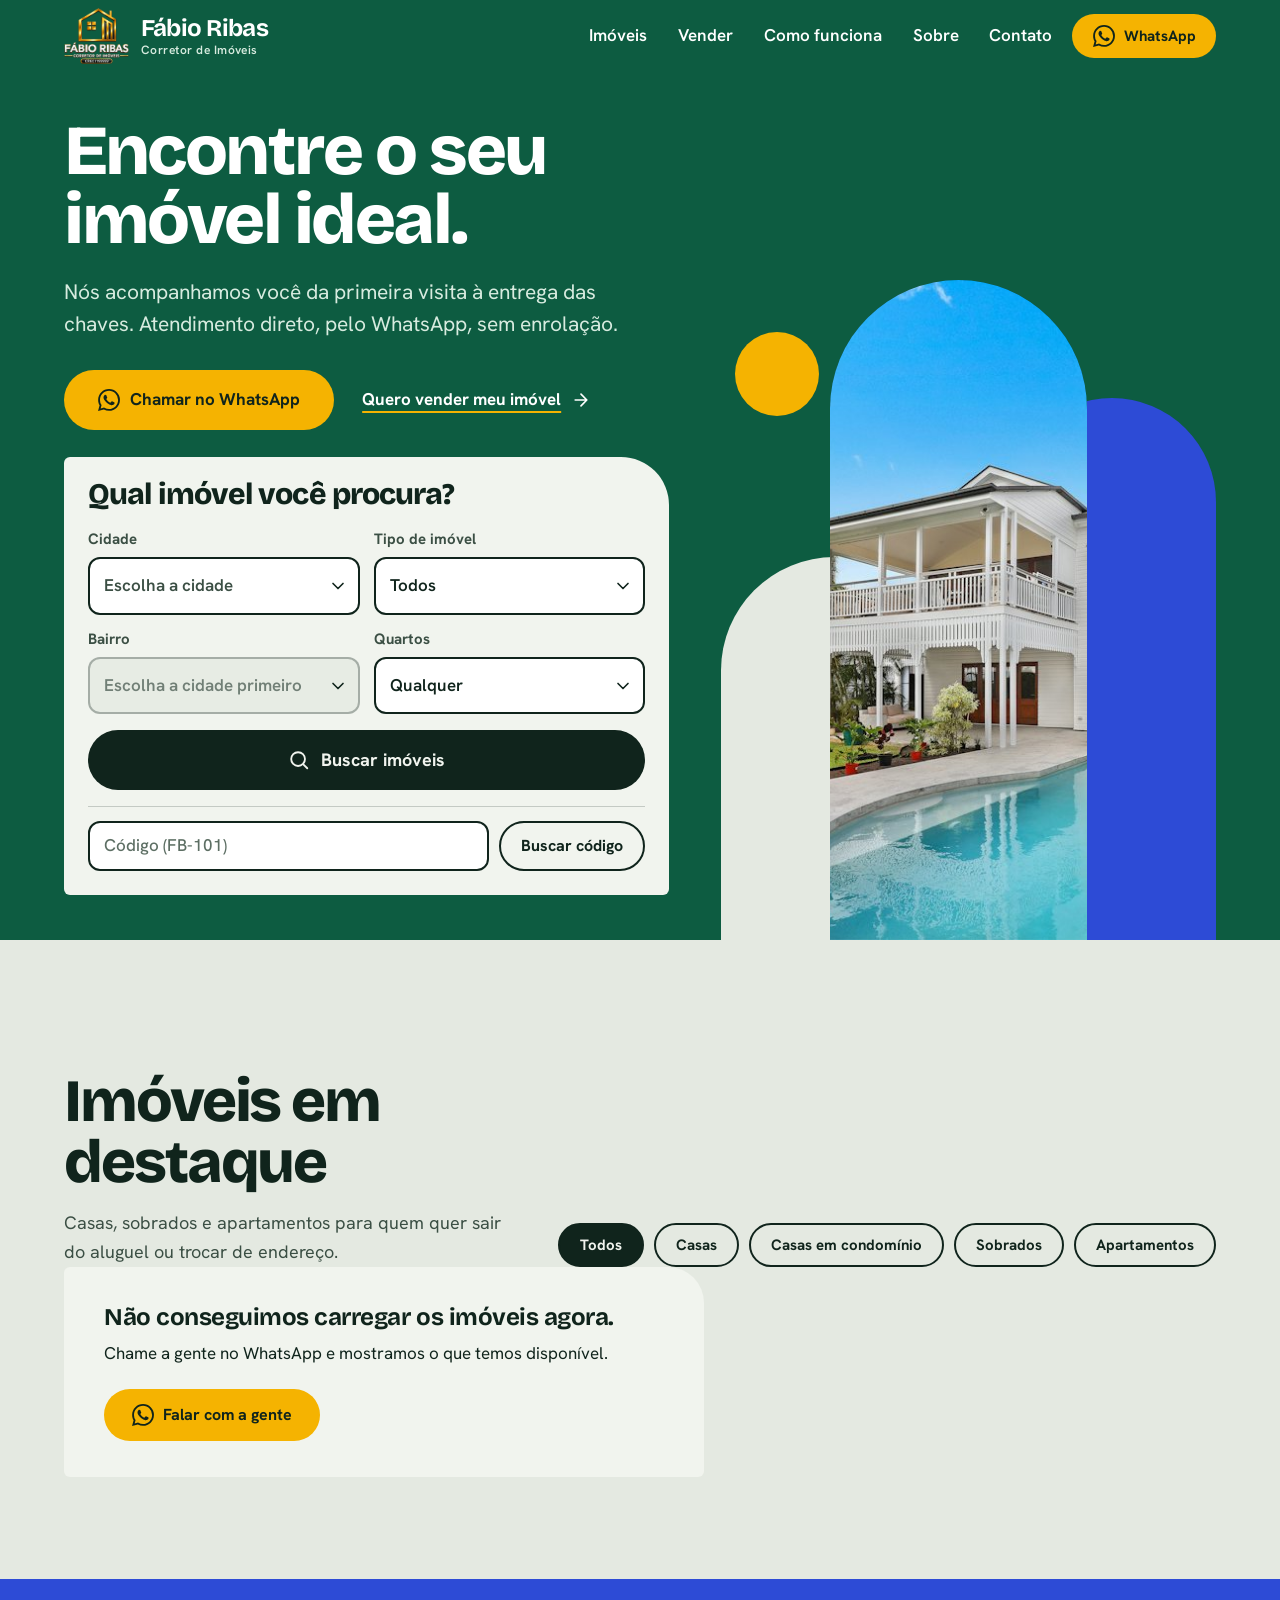
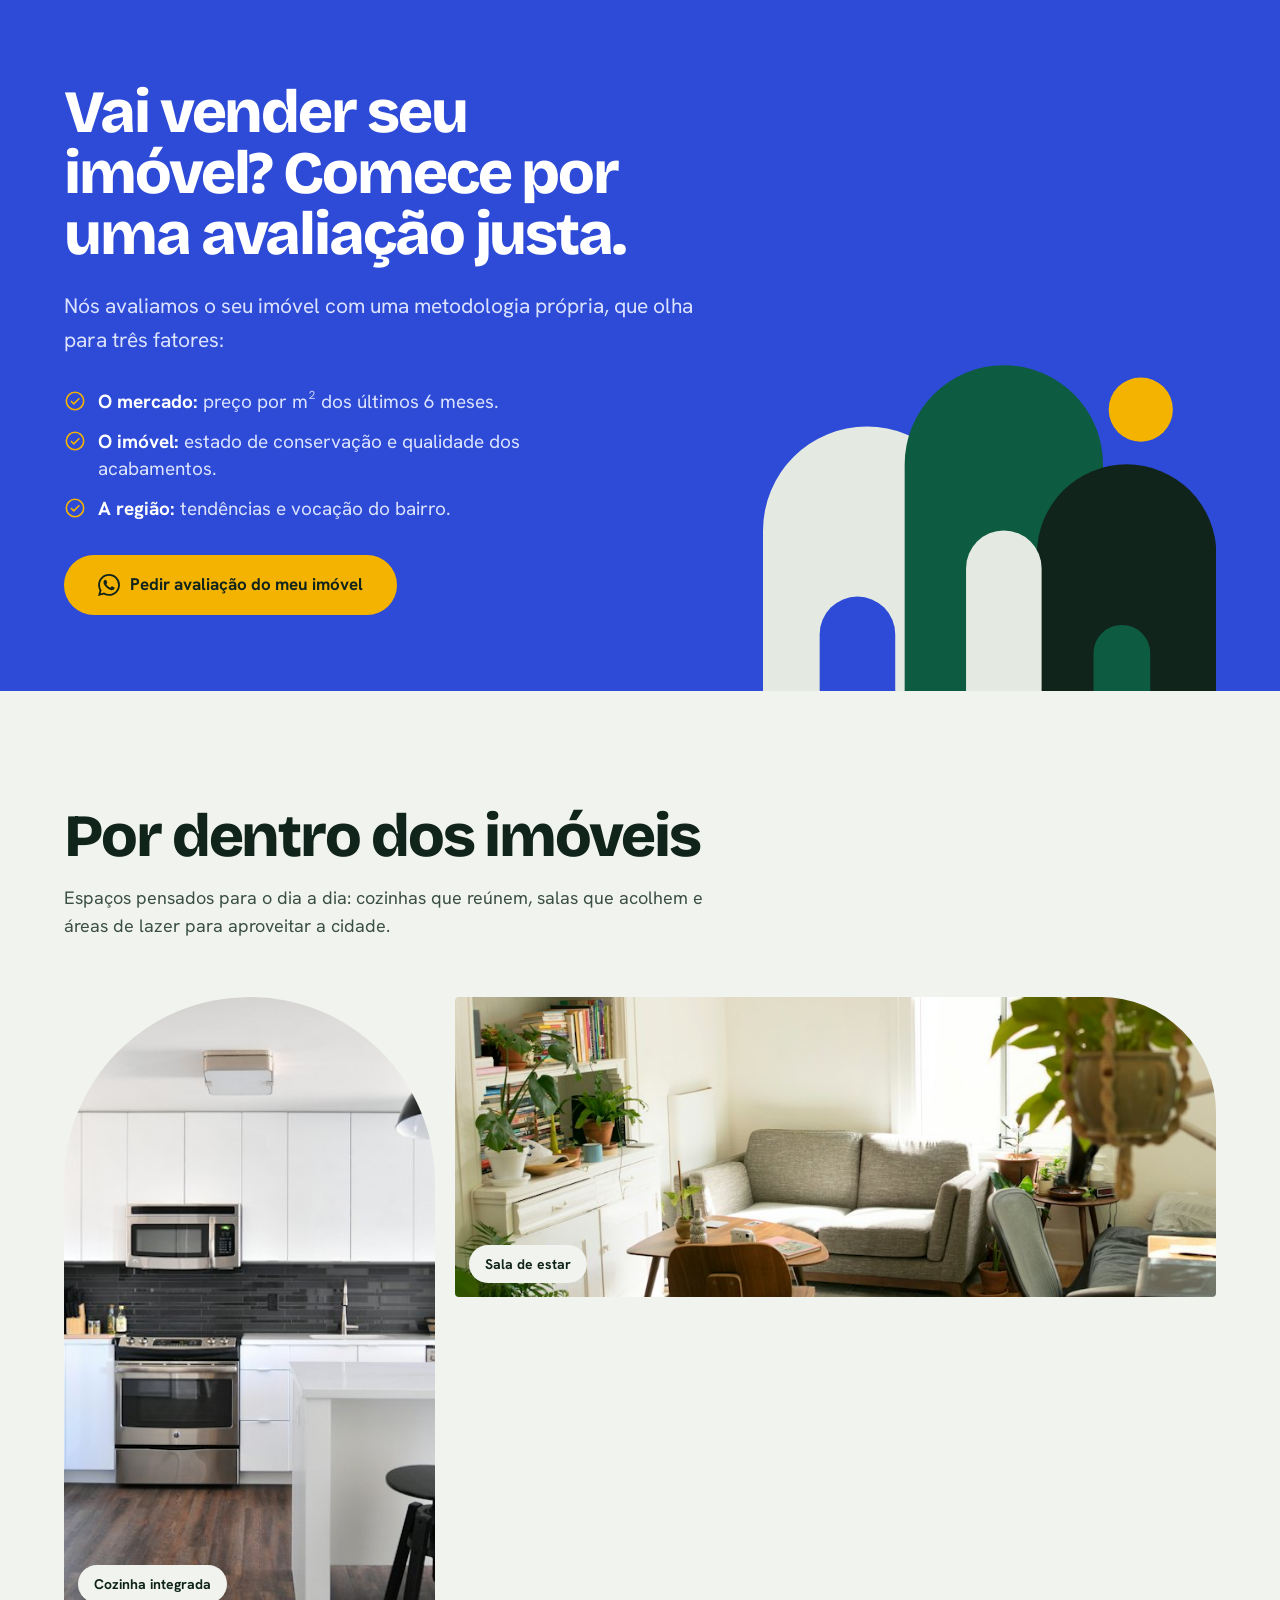
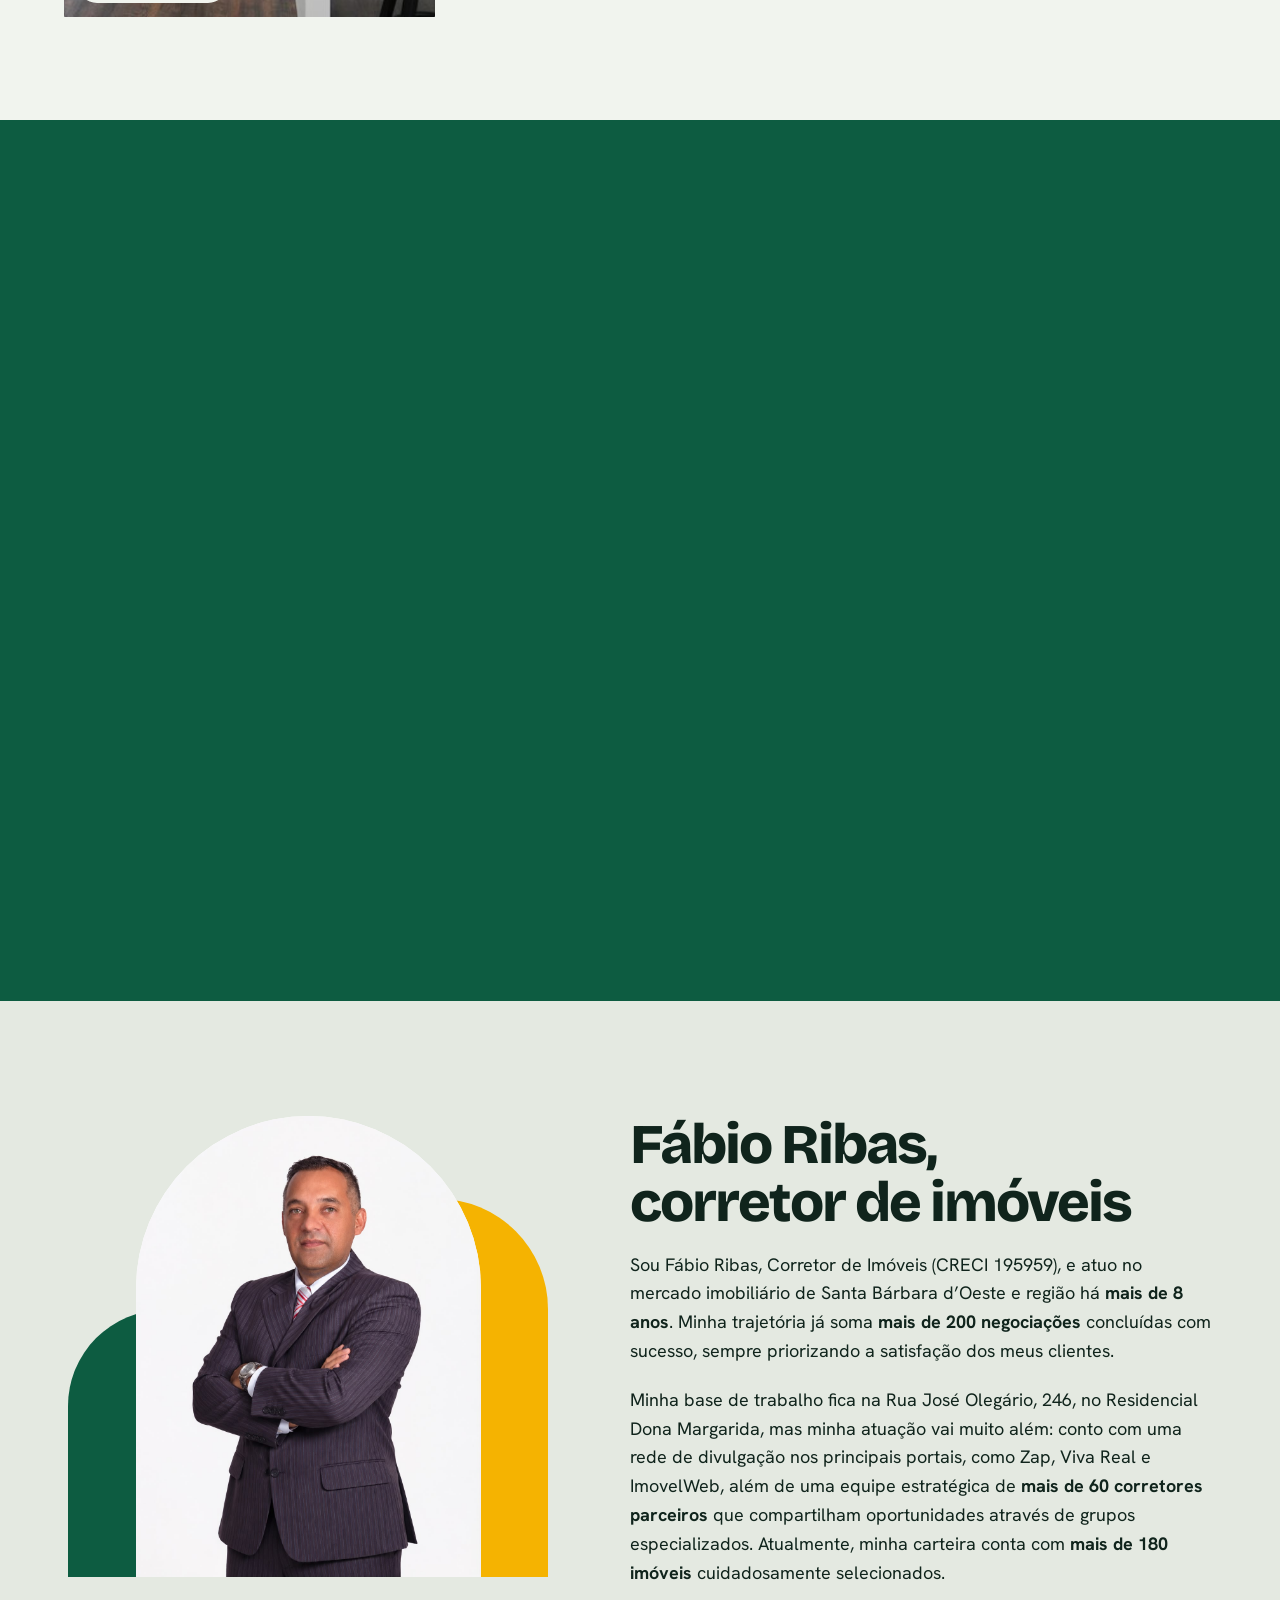
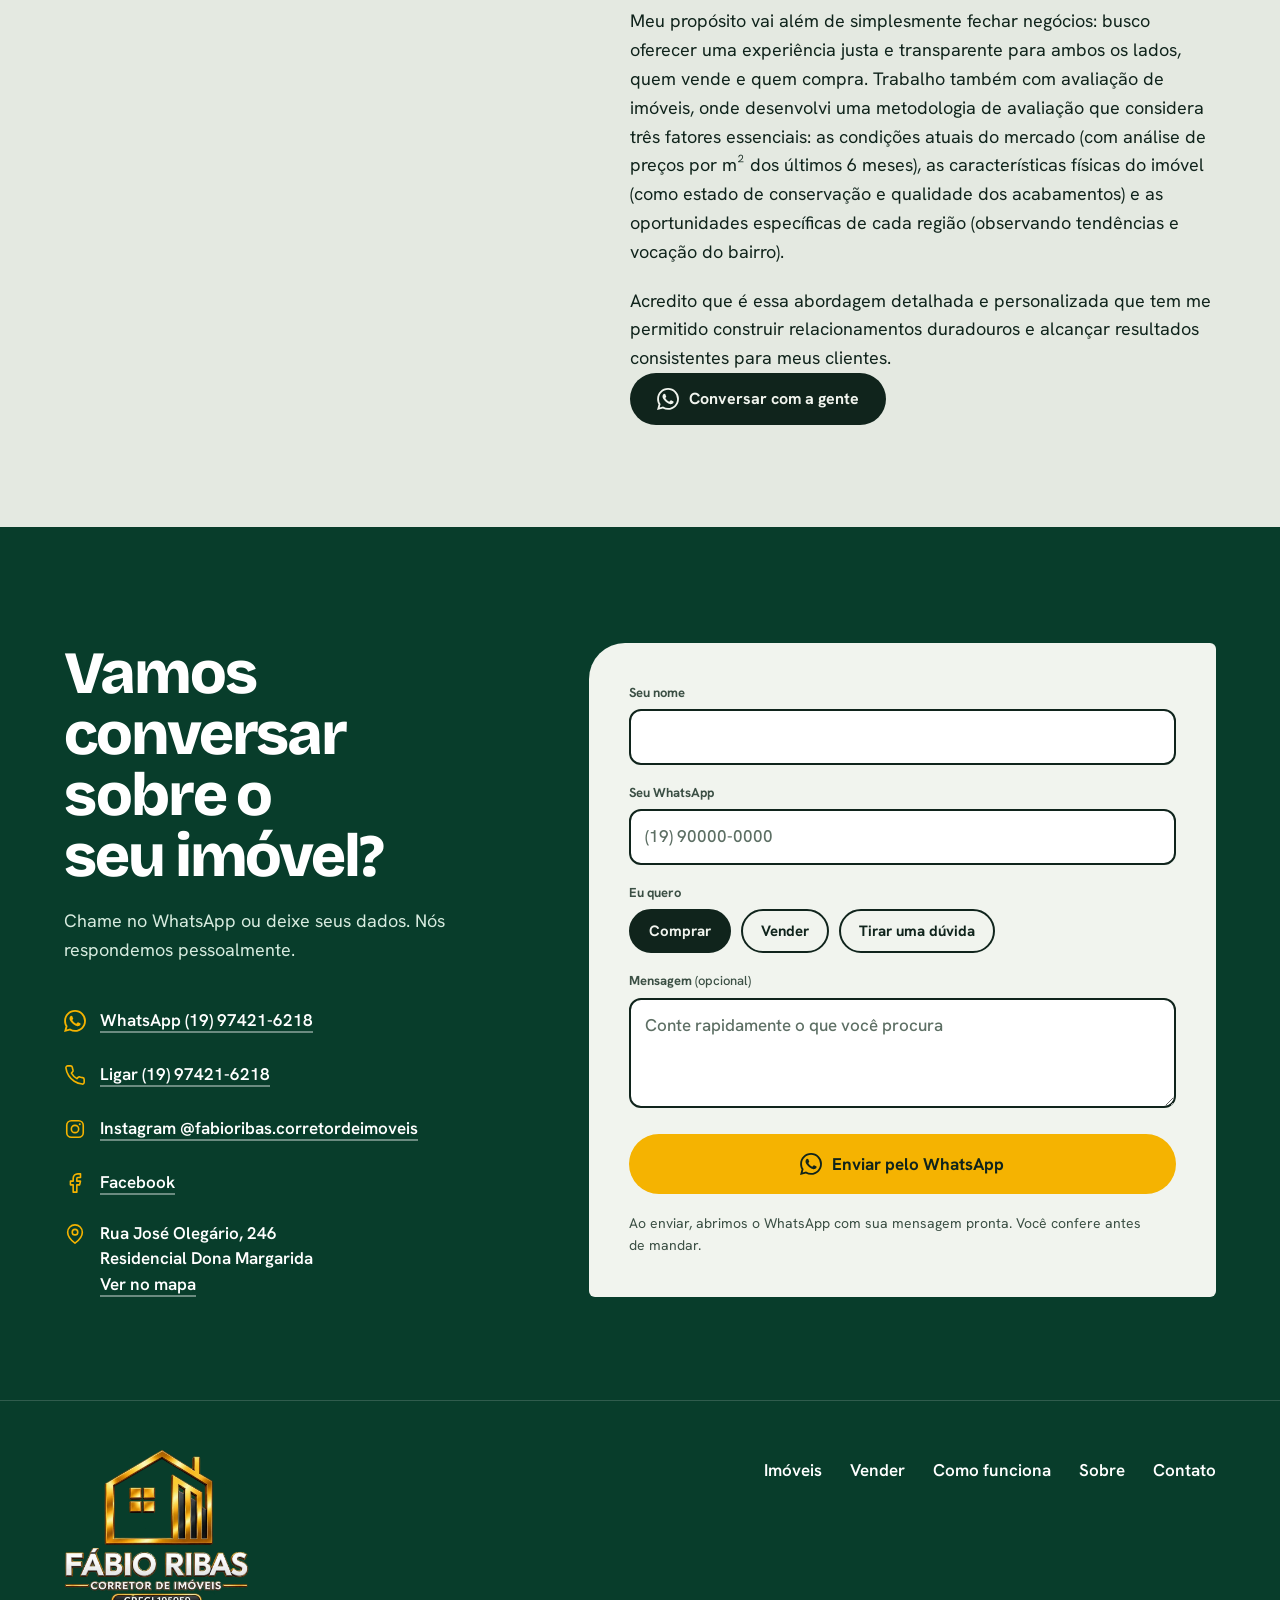
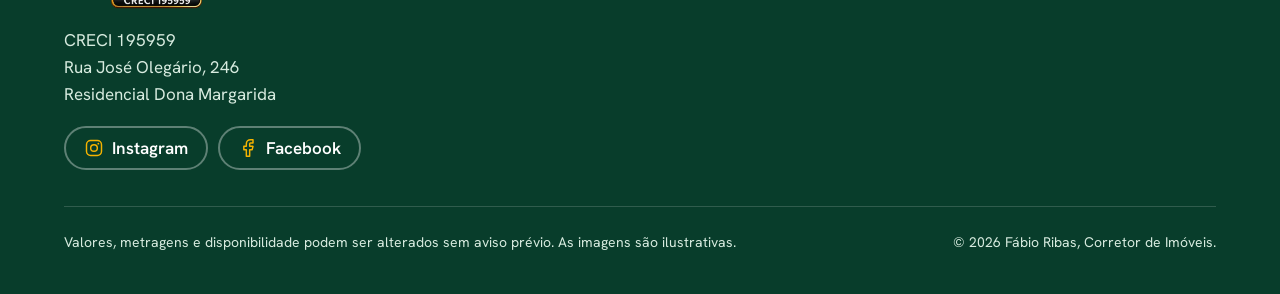
==== public/index.html @ 85d67143 "Busca do site lista só bairros com imóvel disponível; painel com todos os bairros e botão para inclu" ====
<!doctype html>
<html lang="pt-BR">
<head>
  <meta charset="utf-8">
  <meta name="viewport" content="width=device-width, initial-scale=1">
  <title>Fábio Ribas | Corretor de Imóveis</title>
  <meta name="description" content="Compre, venda ou avalie seu imóvel com atendimento direto, pelo WhatsApp. Casas, sobrados, apartamentos, terrenos, chácaras e sítios, da primeira visita à entrega das chaves. Fábio Ribas, CRECI 195959.">
  <link rel="canonical" href="https://fabioribasimoveis.com.br/">
  <meta name="theme-color" content="#0D5C41">
  <meta property="og:type" content="website">
  <meta property="og:url" content="https://fabioribasimoveis.com.br/">
  <meta property="og:locale" content="pt_BR">
  <meta property="og:title" content="Fábio Ribas | Corretor de Imóveis">
  <meta property="og:description" content="Compre, venda ou avalie seu imóvel com atendimento direto, pelo WhatsApp.">
  <link rel="icon" type="image/png" sizes="32x32" href="assets/favicon-32.png">
  <link rel="icon" type="image/png" sizes="192x192" href="assets/icon-192.png">
  <link rel="apple-touch-icon" href="assets/apple-touch-icon.png">
  <link rel="preload" href="assets/fonts/bricolage-grotesque-latin-var.woff2" as="font" type="font/woff2" crossorigin>
  <link rel="preload" href="assets/fonts/hanken-grotesk-latin-var.woff2" as="font" type="font/woff2" crossorigin>
  <link rel="preload" href="assets/img/hero-casa-piscina.jpg" as="image" fetchpriority="high">
  <link rel="stylesheet" href="css/style.css">
  <script>document.documentElement.classList.add('js');</script>
</head>
<body>

<svg width="0" height="0" style="position:absolute" aria-hidden="true" focusable="false">
  <defs>
    <symbol id="i-wa" viewBox="0 0 24 24"><path fill="currentColor" d="M17.472 14.382c-.297-.149-1.758-.867-2.03-.967-.273-.099-.471-.148-.67.15-.197.297-.767.966-.94 1.164-.173.199-.347.223-.644.075-.297-.15-1.255-.463-2.39-1.475-.883-.788-1.48-1.761-1.653-2.059-.173-.297-.018-.458.13-.606.134-.133.298-.347.446-.52.149-.174.198-.298.298-.497.099-.198.05-.371-.025-.52-.075-.149-.669-1.612-.916-2.207-.242-.579-.487-.5-.669-.51-.173-.008-.371-.01-.57-.01-.198 0-.52.074-.792.372-.272.297-1.04 1.016-1.04 2.479 0 1.462 1.065 2.875 1.213 3.074.149.198 2.096 3.2 5.077 4.487.709.306 1.262.489 1.694.625.712.227 1.36.195 1.871.118.571-.085 1.758-.719 2.006-1.413.248-.694.248-1.289.173-1.413-.074-.124-.272-.198-.57-.347m-5.421 7.403h-.004a9.87 9.87 0 01-5.031-1.378l-.361-.214-3.741.982.998-3.648-.235-.374a9.86 9.86 0 01-1.51-5.26c.001-5.45 4.436-9.884 9.888-9.884 2.64 0 5.122 1.03 6.988 2.898a9.825 9.825 0 012.893 6.994c-.003 5.45-4.437 9.884-9.885 9.884m8.413-18.297A11.815 11.815 0 0012.05 0C5.495 0 .16 5.335.157 11.892c0 2.096.547 4.142 1.588 5.945L.057 24l6.305-1.654a11.882 11.882 0 005.683 1.448h.005c6.554 0 11.89-5.335 11.893-11.893a11.821 11.821 0 00-3.48-8.413Z"/></symbol>
    <symbol id="i-bed" viewBox="0 0 24 24"><path d="M2 20v-8a2 2 0 0 1 2-2h16a2 2 0 0 1 2 2v8M4 10V6a2 2 0 0 1 2-2h12a2 2 0 0 1 2 2v4M12 4v6M2 18h20" fill="none" stroke="currentColor" stroke-width="1.75" stroke-linecap="round" stroke-linejoin="round"/></symbol>
    <symbol id="i-bath" viewBox="0 0 24 24"><path d="M9 6 6.5 3.5a1.5 1.5 0 0 0-1-.5C4.7 3 4 3.7 4 4.5V17a2 2 0 0 0 2 2h12a2 2 0 0 0 2-2v-5M10 5 8 7M2 12h20M7 19v2M17 19v2" fill="none" stroke="currentColor" stroke-width="1.75" stroke-linecap="round" stroke-linejoin="round"/></symbol>
    <symbol id="i-car" viewBox="0 0 24 24"><path d="M19 17h2c.6 0 1-.4 1-1v-3c0-.9-.7-1.7-1.5-1.9C18.7 10.6 16 10 16 10s-1.3-1.4-2.2-2.3c-.5-.4-1.1-.7-1.8-.7H5c-.6 0-1.1.4-1.4.9l-1.4 2.9A3.7 3.7 0 0 0 2 12v4c0 .6.4 1 1 1h2M9 17h6" fill="none" stroke="currentColor" stroke-width="1.75" stroke-linecap="round" stroke-linejoin="round"/><circle cx="7" cy="17" r="2" fill="none" stroke="currentColor" stroke-width="1.75"/><circle cx="17" cy="17" r="2" fill="none" stroke="currentColor" stroke-width="1.75"/></symbol>
    <symbol id="i-area" viewBox="0 0 24 24"><path d="M3 8V5a2 2 0 0 1 2-2h3M16 3h3a2 2 0 0 1 2 2v3M21 16v3a2 2 0 0 1-2 2h-3M8 21H5a2 2 0 0 1-2-2v-3" fill="none" stroke="currentColor" stroke-width="1.75" stroke-linecap="round" stroke-linejoin="round"/><path d="M9 9h6v6H9z" fill="none" stroke="currentColor" stroke-width="1.75" stroke-linejoin="round"/></symbol>
    <symbol id="i-pin" viewBox="0 0 24 24"><path d="M20 10c0 6-8 12-8 12S4 16 4 10a8 8 0 0 1 16 0Z" fill="none" stroke="currentColor" stroke-width="1.75" stroke-linejoin="round"/><circle cx="12" cy="10" r="3" fill="none" stroke="currentColor" stroke-width="1.75"/></symbol>
    <symbol id="i-phone" viewBox="0 0 24 24"><path d="M22 16.9v3a2 2 0 0 1-2.2 2 19.8 19.8 0 0 1-8.6-3.1 19.5 19.5 0 0 1-6-6A19.8 19.8 0 0 1 2.1 4.2 2 2 0 0 1 4.1 2h3a2 2 0 0 1 2 1.7c.1 1 .4 1.9.7 2.8a2 2 0 0 1-.5 2.1L8.1 9.9a16 16 0 0 0 6 6l1.3-1.3a2 2 0 0 1 2.1-.4c.9.3 1.8.6 2.8.7a2 2 0 0 1 1.7 2Z" fill="none" stroke="currentColor" stroke-width="1.75" stroke-linecap="round" stroke-linejoin="round"/></symbol>
    <symbol id="i-arrow" viewBox="0 0 24 24"><path d="M5 12h14m-7-7 7 7-7 7" fill="none" stroke="currentColor" stroke-width="2" stroke-linecap="round" stroke-linejoin="round"/></symbol>
    <symbol id="i-search" viewBox="0 0 24 24"><circle cx="11" cy="11" r="7.5" fill="none" stroke="currentColor" stroke-width="2"/><path d="m21 21-4.3-4.3" fill="none" stroke="currentColor" stroke-width="2" stroke-linecap="round"/></symbol>
    <symbol id="i-check" viewBox="0 0 24 24"><circle cx="12" cy="12" r="9.5" fill="none" stroke="currentColor" stroke-width="1.75"/><path d="m8 12.5 2.7 2.7L16.3 9.5" fill="none" stroke="currentColor" stroke-width="1.75" stroke-linecap="round" stroke-linejoin="round"/></symbol>
    <symbol id="i-menu" viewBox="0 0 24 24"><path d="M4 7h16M4 12h16M4 17h16" fill="none" stroke="currentColor" stroke-width="2" stroke-linecap="round"/></symbol>
    <symbol id="i-close" viewBox="0 0 24 24"><path d="M6 6l12 12M18 6 6 18" fill="none" stroke="currentColor" stroke-width="2" stroke-linecap="round"/></symbol>
    <symbol id="i-instagram" viewBox="0 0 24 24"><rect x="3" y="3" width="18" height="18" rx="5" fill="none" stroke="currentColor" stroke-width="1.75"/><circle cx="12" cy="12" r="4" fill="none" stroke="currentColor" stroke-width="1.75"/><circle cx="17.2" cy="6.8" r="1.1" fill="currentColor"/></symbol>
    <symbol id="i-facebook" viewBox="0 0 24 24"><path d="M18 2h-3a5 5 0 0 0-5 5v3H7v4h3v8h4v-8h3l1-4h-4V7a1 1 0 0 1 1-1h3Z" fill="none" stroke="currentColor" stroke-width="1.75" stroke-linecap="round" stroke-linejoin="round"/></symbol>
    <symbol id="i-chevron" viewBox="0 0 24 24"><path d="m6 9 6 6 6-6" fill="none" stroke="currentColor" stroke-width="2" stroke-linecap="round" stroke-linejoin="round"/></symbol>
  </defs>
</svg>

<a class="skip" href="#conteudo">Ir para o conteúdo</a>

<header class="topo" id="topo">
  <div class="topo__in wrap">
    <a class="marca" href="#inicio" aria-label="Fábio Ribas, Corretor de Imóveis. Início">
      <span class="marca__logo"><img src="assets/img/logo-fabio-ribas.webp" width="640" height="553" alt="" decoding="async"></span>
      <span class="marca__txt"><strong>Fábio Ribas</strong><small>Corretor de Imóveis</small></span>
    </a>

    <nav class="nav" id="nav" aria-label="Principal">
      <a href="#imoveis">Imóveis</a>
      <a href="#vender">Vender</a>
      <a href="#como-funciona">Como funciona</a>
      <a href="#sobre">Sobre</a>
      <a href="#contato">Contato</a>
    </nav>

    <a class="btn btn--primary btn--sm topo__wa" href="#contato" data-wa="Olá, Fábio! Vi seu site e quero conversar sobre imóveis.">
      <svg class="i" aria-hidden="true"><use href="#i-wa"/></svg><span>WhatsApp</span>
    </a>
    <button class="menu-btn" type="button" aria-expanded="false" aria-controls="nav" aria-label="Abrir menu">
      <svg class="i i--open" aria-hidden="true"><use href="#i-menu"/></svg>
      <svg class="i i--close" aria-hidden="true"><use href="#i-close"/></svg>
    </button>
  </div>
</header>

<main id="conteudo">

  <!-- ============ HERO: primeira tela focada em venda ============ -->
  <section class="hero" id="inicio" aria-labelledby="hero-titulo">
    <div class="hero__in wrap">
      <div class="hero__copy">
        <h1 id="hero-titulo">Encontre o seu imóvel&nbsp;ideal.</h1>
        <p class="hero__sub">Nós acompanhamos você da primeira visita à entrega das chaves. Atendimento direto, pelo WhatsApp, sem enrolação.</p>

        <div class="hero__acoes">
          <a class="btn btn--primary btn--lg" id="hero-cta" href="#contato" data-wa="Olá, Fábio! Vi seu site e quero conversar sobre imóveis.">
            <svg class="i" aria-hidden="true"><use href="#i-wa"/></svg>Chamar no WhatsApp
          </a>
          <a class="link-seta" href="#vender">Quero vender meu imóvel<svg class="i" aria-hidden="true"><use href="#i-arrow"/></svg></a>
        </div>

        <form class="busca" id="busca" aria-labelledby="busca-titulo">
          <p class="busca__titulo" id="busca-titulo">Qual imóvel você procura?</p>
          <div class="campo">
            <label for="f-cidade">Cidade</label>
            <div class="select">
              <select id="f-cidade" name="cidade" class="is-vazio">
                <option value="" selected disabled>Escolha a cidade</option>
                <option value="santa-barbara-d-oeste">Santa Bárbara d’Oeste</option>
                <option value="americana">Americana</option>
                <option value="nova-odessa">Nova Odessa</option>
              </select>
              <svg class="i" aria-hidden="true"><use href="#i-chevron"/></svg>
            </div>
          </div>
          <div class="campo">
            <label for="f-tipo">Tipo de imóvel</label>
            <div class="select">
              <select id="f-tipo" name="tipo">
                <option value="">Todos</option>
                <option value="casa">Casa</option>
                <option value="casa-condominio">Casa em condomínio</option>
                <option value="sobrado">Sobrado</option>
                <option value="apartamento">Apartamento</option>
                <option value="terreno">Terreno</option>
                <option value="chacara">Chácara</option>
                <option value="sitio">Sítio</option>
                <option value="comercial">Imóvel comercial</option>
              </select>
              <svg class="i" aria-hidden="true"><use href="#i-chevron"/></svg>
            </div>
          </div>
          <div class="campo">
            <label for="f-bairro">Bairro</label>
            <div class="select">
              <select id="f-bairro" name="bairro" class="is-vazio" disabled>
                <option value="" selected>Escolha a cidade primeiro</option>
              </select>
              <svg class="i" aria-hidden="true"><use href="#i-chevron"/></svg>
            </div>
          </div>
          <div class="campo">
            <label for="f-quartos">Quartos</label>
            <div class="select">
              <select id="f-quartos" name="quartos">
                <option value="0">Qualquer</option>
                <option value="2">2 ou mais</option>
                <option value="3">3 ou mais</option>
                <option value="4">4 ou mais</option>
              </select>
              <svg class="i" aria-hidden="true"><use href="#i-chevron"/></svg>
            </div>
          </div>
          <button class="btn btn--ink busca__ok" type="submit"><svg class="i" aria-hidden="true"><use href="#i-search"/></svg>Buscar imóveis</button>

          <!-- busca pelo código: os campos ficam dentro do painel, mas pertencem ao formulário vazio logo abaixo (form="busca-codigo") -->
          <div class="busca__codigo">
            <label class="sr-only" for="f-codigo">Código do imóvel</label>
            <div class="busca__codigo-linha">
              <input id="f-codigo" class="entrada" form="busca-codigo" name="codigo" type="text" placeholder="Código (FB-101)" maxlength="20" autocomplete="off" autocapitalize="characters" spellcheck="false" enterkeyhint="search" aria-describedby="codigo-msg">
              <button class="btn btn--ghost busca__codigo-ok" type="submit" form="busca-codigo">Buscar código</button>
            </div>
            <p class="erro" id="codigo-msg" role="alert"></p>
          </div>
        </form>
        <form id="busca-codigo" novalidate></form>

        <ul class="hero__prova">
          <li><svg class="i" aria-hidden="true"><use href="#i-check"/></svg>CRECI <span data-site="creci">195959</span></li>
          <li><svg class="i" aria-hidden="true"><use href="#i-check"/></svg>Compra, venda e avaliação de imóveis</li>
        </ul>
      </div>

      <div class="hero__arte" aria-hidden="false">
        <div class="sol"></div>
        <div class="arco arco--concreto"></div>
        <div class="arco arco--cobalto"></div>
        <div class="arco arco--foto">
          <img src="assets/img/hero-casa-piscina.jpg" width="1000" height="667" alt="Casa moderna com piscina e palmeiras, em imagem ilustrativa" fetchpriority="high" decoding="async">
        </div>
      </div>
    </div>
  </section>

  <!-- ============ PORTFÓLIO: imóveis ============ -->
  <section class="sec sec--imoveis" id="imoveis" aria-labelledby="imoveis-titulo">
    <div class="wrap">
      <header class="sec__cab" data-reveal="up">
        <div>
          <h2 id="imoveis-titulo">Imóveis em destaque</h2>
          <p class="sec__sub">Casas, sobrados e apartamentos para quem quer sair do aluguel ou trocar de endereço.</p>
        </div>
        <div class="filtro" role="group" aria-label="Filtrar por tipo">
          <button type="button" class="chip" data-tipo="" aria-pressed="true">Todos</button>
          <button type="button" class="chip" data-tipo="casa" aria-pressed="false">Casas</button>
          <button type="button" class="chip" data-tipo="casa-condominio" aria-pressed="false">Casas em condomínio</button>
          <button type="button" class="chip" data-tipo="sobrado" aria-pressed="false">Sobrados</button>
          <button type="button" class="chip" data-tipo="apartamento" aria-pressed="false">Apartamentos</button>
        </div>
      </header>

      <p class="resultado" id="resultado" tabindex="-1" aria-live="polite">6 imóveis</p>

      <div class="grade" id="grade">

        <article class="imovel" data-cidade="santa-barbara-d-oeste" data-tipo="sobrado" data-bairro="jardim-europa" data-quartos="3">
          <div class="imovel__foto imovel__foto--tl ratio-45">
            <img src="assets/img/sobrado-moderno.jpg" width="960" height="805" loading="lazy" decoding="async" alt="Fachada de sobrado moderno com varanda, em imagem ilustrativa">
            <span class="selo selo--destaque">Destaque</span>
            <span class="selo selo--demo">Ilustrativo</span>
          </div>
          <dl class="etiqueta">
            <div><dt>Código</dt><dd>FB-101</dd></div>
            <div><dt>Tipo</dt><dd>Sobrado</dd></div>
            <div><dt>Bairro</dt><dd>Jardim Europa</dd></div>
          </dl>
          <h3>Sobrado moderno com varanda e quintal</h3>
          <ul class="specs">
            <li><svg class="i" aria-hidden="true"><use href="#i-bed"/></svg>3 quartos</li>
            <li><svg class="i" aria-hidden="true"><use href="#i-bath"/></svg>3 banheiros</li>
            <li><svg class="i" aria-hidden="true"><use href="#i-car"/></svg>2 vagas</li>
            <li><svg class="i" aria-hidden="true"><use href="#i-area"/></svg>180 m²</li>
          </ul>
          <div class="imovel__pe">
            <p class="preco"><span>R$</span> 690.000</p>
            <a class="btn btn--ghost btn--sm" href="#contato" data-wa="Olá, Fábio! Tenho interesse no imóvel FB-101 (Sobrado, Jardim Europa)."><svg class="i" aria-hidden="true"><use href="#i-wa"/></svg>Tenho interesse</a>
          </div>
        </article>

        <article class="imovel" data-cidade="santa-barbara-d-oeste" data-tipo="casa" data-bairro="planalto-do-sol" data-quartos="4">
          <div class="imovel__foto imovel__foto--tr ratio-11">
            <img src="assets/img/casa-piscina.jpg" width="960" height="637" loading="lazy" decoding="async" alt="Casa moderna com piscina e área de lazer, em imagem ilustrativa">
            <span class="selo selo--demo">Ilustrativo</span>
          </div>
          <dl class="etiqueta">
            <div><dt>Código</dt><dd>FB-102</dd></div>
            <div><dt>Tipo</dt><dd>Casa</dd></div>
            <div><dt>Bairro</dt><dd>Planalto do Sol</dd></div>
          </dl>
          <h3>Casa com piscina e área de lazer completa</h3>
          <ul class="specs">
            <li><svg class="i" aria-hidden="true"><use href="#i-bed"/></svg>4 quartos</li>
            <li><svg class="i" aria-hidden="true"><use href="#i-bath"/></svg>5 banheiros</li>
            <li><svg class="i" aria-hidden="true"><use href="#i-car"/></svg>4 vagas</li>
            <li><svg class="i" aria-hidden="true"><use href="#i-area"/></svg>320 m²</li>
          </ul>
          <div class="imovel__pe">
            <p class="preco"><span>R$</span> 1.150.000</p>
            <a class="btn btn--ghost btn--sm" href="#contato" data-wa="Olá, Fábio! Tenho interesse no imóvel FB-102 (Casa, Planalto do Sol)."><svg class="i" aria-hidden="true"><use href="#i-wa"/></svg>Tenho interesse</a>
          </div>
        </article>

        <article class="imovel" data-cidade="santa-barbara-d-oeste" data-tipo="casa-condominio" data-bairro="jardim-primavera" data-quartos="3">
          <div class="imovel__foto imovel__foto--tl ratio-45">
            <img src="assets/img/casa-condominio.jpg" width="960" height="640" loading="lazy" decoding="async" alt="Casa térrea contemporânea em condomínio fechado, em imagem ilustrativa">
            <span class="selo selo--demo">Ilustrativo</span>
          </div>
          <dl class="etiqueta">
            <div><dt>Código</dt><dd>FB-103</dd></div>
            <div><dt>Tipo</dt><dd>Casa em condomínio</dd></div>
            <div><dt>Bairro</dt><dd>Jardim Primavera</dd></div>
          </dl>
          <h3>Casa em condomínio com projeto contemporâneo</h3>
          <ul class="specs">
            <li><svg class="i" aria-hidden="true"><use href="#i-bed"/></svg>3 quartos</li>
            <li><svg class="i" aria-hidden="true"><use href="#i-bath"/></svg>3 banheiros</li>
            <li><svg class="i" aria-hidden="true"><use href="#i-car"/></svg>2 vagas</li>
            <li><svg class="i" aria-hidden="true"><use href="#i-area"/></svg>210 m²</li>
          </ul>
          <div class="imovel__pe">
            <p class="preco"><span>R$</span> 780.000</p>
            <a class="btn btn--ghost btn--sm" href="#contato" data-wa="Olá, Fábio! Tenho interesse no imóvel FB-103 (Casa em condomínio, Jardim Primavera)."><svg class="i" aria-hidden="true"><use href="#i-wa"/></svg>Tenho interesse</a>
          </div>
        </article>

        <article class="imovel" data-cidade="santa-barbara-d-oeste" data-tipo="apartamento" data-bairro="vila-linopolis" data-quartos="2">
          <div class="imovel__foto imovel__foto--tr ratio-45">
            <img src="assets/img/apartamento-predio.jpg" width="960" height="1280" loading="lazy" decoding="async" alt="Prédio residencial moderno com varandas, em imagem ilustrativa">
            <span class="selo selo--demo">Ilustrativo</span>
          </div>
          <dl class="etiqueta">
            <div><dt>Código</dt><dd>FB-104</dd></div>
            <div><dt>Tipo</dt><dd>Apartamento</dd></div>
            <div><dt>Bairro</dt><dd>Vila Linópolis</dd></div>
          </dl>
          <h3>Apartamento com varanda perto de tudo</h3>
          <ul class="specs">
            <li><svg class="i" aria-hidden="true"><use href="#i-bed"/></svg>2 quartos</li>
            <li><svg class="i" aria-hidden="true"><use href="#i-bath"/></svg>2 banheiros</li>
            <li><svg class="i" aria-hidden="true"><use href="#i-car"/></svg>1 vaga</li>
            <li><svg class="i" aria-hidden="true"><use href="#i-area"/></svg>68 m²</li>
          </ul>
          <div class="imovel__pe">
            <p class="preco"><span>R$</span> 320.000</p>
            <a class="btn btn--ghost btn--sm" href="#contato" data-wa="Olá, Fábio! Tenho interesse no imóvel FB-104 (Apartamento, Vila Linópolis)."><svg class="i" aria-hidden="true"><use href="#i-wa"/></svg>Tenho interesse</a>
          </div>
        </article>

        <article class="imovel" data-cidade="santa-barbara-d-oeste" data-tipo="casa" data-bairro="jardim-girassol" data-quartos="3">
          <div class="imovel__foto imovel__foto--tl ratio-11">
            <img src="assets/img/casa-terrea.jpg" width="960" height="640" loading="lazy" decoding="async" alt="Casa de bairro com jardim na frente, em imagem ilustrativa">
            <span class="selo selo--demo">Ilustrativo</span>
          </div>
          <dl class="etiqueta">
            <div><dt>Código</dt><dd>FB-105</dd></div>
            <div><dt>Tipo</dt><dd>Casa</dd></div>
            <div><dt>Bairro</dt><dd>Jardim Girassol</dd></div>
          </dl>
          <h3>Casa com quintal para a família crescer</h3>
          <ul class="specs">
            <li><svg class="i" aria-hidden="true"><use href="#i-bed"/></svg>3 quartos</li>
            <li><svg class="i" aria-hidden="true"><use href="#i-bath"/></svg>2 banheiros</li>
            <li><svg class="i" aria-hidden="true"><use href="#i-car"/></svg>2 vagas</li>
            <li><svg class="i" aria-hidden="true"><use href="#i-area"/></svg>150 m²</li>
          </ul>
          <div class="imovel__pe">
            <p class="preco"><span>R$</span> 485.000</p>
            <a class="btn btn--ghost btn--sm" href="#contato" data-wa="Olá, Fábio! Tenho interesse no imóvel FB-105 (Casa, Jardim Girassol)."><svg class="i" aria-hidden="true"><use href="#i-wa"/></svg>Tenho interesse</a>
          </div>
        </article>

        <article class="imovel" data-cidade="santa-barbara-d-oeste" data-tipo="apartamento" data-bairro="jardim-europa" data-quartos="3">
          <div class="imovel__foto imovel__foto--tr ratio-11">
            <img src="assets/img/apartamento-sala.jpg" width="960" height="506" loading="lazy" decoding="async" alt="Sala ampla e iluminada de apartamento, em imagem ilustrativa">
            <span class="selo selo--demo">Ilustrativo</span>
          </div>
          <dl class="etiqueta">
            <div><dt>Código</dt><dd>FB-106</dd></div>
            <div><dt>Tipo</dt><dd>Apartamento</dd></div>
            <div><dt>Bairro</dt><dd>Jardim Europa</dd></div>
          </dl>
          <h3>Apartamento de 3 quartos com sala ampla</h3>
          <ul class="specs">
            <li><svg class="i" aria-hidden="true"><use href="#i-bed"/></svg>3 quartos</li>
            <li><svg class="i" aria-hidden="true"><use href="#i-bath"/></svg>3 banheiros</li>
            <li><svg class="i" aria-hidden="true"><use href="#i-car"/></svg>2 vagas</li>
            <li><svg class="i" aria-hidden="true"><use href="#i-area"/></svg>110 m²</li>
          </ul>
          <div class="imovel__pe">
            <p class="preco"><span>R$</span> 520.000</p>
            <a class="btn btn--ghost btn--sm" href="#contato" data-wa="Olá, Fábio! Tenho interesse no imóvel FB-106 (Apartamento, Jardim Europa)."><svg class="i" aria-hidden="true"><use href="#i-wa"/></svg>Tenho interesse</a>
          </div>
        </article>

      </div>

      <div class="vazio" id="vazio" hidden>
        <p class="vazio__t">Nenhum imóvel com esses filtros por aqui.</p>
        <p>Podemos ter algo que ainda não está no site. Conte o que você procura.</p>
        <div class="vazio__acoes">
          <a class="btn btn--primary" href="#contato" data-wa="Olá, Fábio! Não encontrei no site o imóvel que procuro. Pode me ajudar?"><svg class="i" aria-hidden="true"><use href="#i-wa"/></svg>Falar com a gente</a>
          <button class="btn btn--ghost" type="button" id="limpar">Limpar filtros</button>
        </div>
      </div>

      <p class="demo-nota">Imóveis, fotos e valores de demonstração. Serão substituídos pelos nossos imóveis reais.</p>
    </div>
  </section>

  <!-- ============ VENDER ============ -->
  <section class="vender" id="vender" aria-labelledby="vender-titulo">
    <div class="vender__in wrap">
      <div class="vender__copy" data-reveal="up">
        <h2 id="vender-titulo">Vai vender seu imóvel? Comece por uma avaliação justa.</h2>
        <p>Nós avaliamos o seu imóvel com uma metodologia própria, que olha para três fatores:</p>
        <ul class="fatores">
          <li><svg class="i" aria-hidden="true"><use href="#i-check"/></svg><span><strong>O mercado:</strong> preço por m² dos últimos 6 meses.</span></li>
          <li><svg class="i" aria-hidden="true"><use href="#i-check"/></svg><span><strong>O imóvel:</strong> estado de conservação e qualidade dos acabamentos.</span></li>
          <li><svg class="i" aria-hidden="true"><use href="#i-check"/></svg><span><strong>A região:</strong> tendências e vocação do bairro.</span></li>
        </ul>
        <a class="btn btn--primary btn--lg" href="#contato" data-wa="Olá, Fábio! Quero uma avaliação do meu imóvel para vender."><svg class="i" aria-hidden="true"><use href="#i-wa"/></svg>Pedir avaliação do meu imóvel</a>
      </div>
      <div class="vender__arte" aria-hidden="true">
        <svg viewBox="0 0 480 360" preserveAspectRatio="xMidYMax meet">
          <path d="M0 360V190a110 110 0 0 1 220 0v170z" fill="#E4E9E1"/>
          <path d="M150 360V120a105 105 0 0 1 210 0v240z" fill="#0D5C41"/>
          <path d="M290 360V215a95 95 0 0 1 190 0v145z" fill="#10241C"/>
          <path d="M60 360V300a40 40 0 0 1 80 0v60z" fill="#2D4BD6"/>
          <path d="M215 360V230a40 40 0 0 1 80 0v130z" fill="#E4E9E1"/>
          <path d="M350 360V320a30 30 0 0 1 60 0v40z" fill="#0D5C41"/>
          <circle cx="400" cy="62" r="34" fill="#F5B301"/>
        </svg>
      </div>
    </div>
  </section>

  <!-- ============ PORTFÓLIO: ambientes ============ -->
  <section class="sec sec--ambientes" id="ambientes" aria-labelledby="ambientes-titulo">
    <div class="wrap">
      <header class="sec__cab sec__cab--solo" data-reveal="up">
        <div>
          <h2 id="ambientes-titulo">Por dentro dos imóveis</h2>
          <p class="sec__sub">Espaços pensados para o dia a dia: cozinhas que reúnem, salas que acolhem e áreas de lazer para aproveitar a cidade.</p>
        </div>
      </header>
      <div class="mosaico">
        <figure class="tile tile--a" data-reveal="arch">
          <img src="assets/img/ambiente-cozinha.jpg" width="900" height="598" loading="lazy" decoding="async" alt="Cozinha branca integrada, em imagem ilustrativa">
          <figcaption>Cozinha integrada</figcaption>
        </figure>
        <figure class="tile tile--b" data-reveal="arch">
          <img src="assets/img/ambiente-sala.jpg" width="900" height="670" loading="lazy" decoding="async" alt="Sala de estar com sofá e poltronas, em imagem ilustrativa">
          <figcaption>Sala de estar</figcaption>
        </figure>
        <figure class="tile tile--c" data-reveal="arch">
          <img src="assets/img/ambiente-quarto.jpg" width="900" height="600" loading="lazy" decoding="async" alt="Suíte com cama de casal e tapete, em imagem ilustrativa">
          <figcaption>Suíte principal</figcaption>
        </figure>
        <figure class="tile tile--d" data-reveal="arch">
          <img src="assets/img/ambiente-piscina.jpg" width="900" height="600" loading="lazy" decoding="async" alt="Piscina em área externa de casa moderna, em imagem ilustrativa">
          <figcaption>Área de lazer</figcaption>
        </figure>
      </div>
    </div>
  </section>

  <!-- ============ COMO FUNCIONA ============ -->
  <section class="como" id="como-funciona" aria-labelledby="como-titulo">
    <div class="wrap">
      <header class="como__cab" data-reveal="up">
        <h2 id="como-titulo">Do primeiro papo às chaves na mão</h2>
        <p>Comprar ou vender um imóvel é uma decisão grande. O nosso caminho é simples e você sabe onde está em cada etapa.</p>
      </header>
      <ol class="passos">
        <li class="passo passo--1" style="--i:0">
          <span class="passo__n" aria-hidden="true">1</span>
          <h3>Conversa</h3>
          <p>Você conta o que procura, ou o que quer vender, e nós entendemos o seu momento.</p>
        </li>
        <li class="passo passo--2" style="--i:1">
          <span class="passo__n" aria-hidden="true">2</span>
          <h3>Seleção</h3>
          <p>Nós separamos os imóveis que combinam com você, em vez de despejar uma lista sem fim.</p>
        </li>
        <li class="passo passo--3" style="--i:2">
          <span class="passo__n" aria-hidden="true">3</span>
          <h3>Visita</h3>
          <p>Você conhece os imóveis com calma, em horário combinado e sem pressão.</p>
        </li>
        <li class="passo passo--4" style="--i:3">
          <span class="passo__n" aria-hidden="true">4</span>
          <h3>Chaves na mão</h3>
          <p>Nós acompanhamos a negociação e a documentação até a entrega das chaves.</p>
        </li>
      </ol>
    </div>
  </section>

  <!-- ============ SOBRE ============ -->
  <section class="sec sobre" id="sobre" aria-labelledby="sobre-titulo">
    <div class="sobre__in wrap">
      <div class="sobre__retrato" data-reveal="arch">
        <span class="ra ra--jardim" aria-hidden="true"></span>
        <span class="ra ra--acafrao" aria-hidden="true"></span>
        <div class="retrato__foto">
          <img src="assets/img/fabio-ribas.jpg" width="1086" height="1448" loading="lazy" decoding="async" alt="Fábio Ribas, corretor de imóveis, de terno e com os braços cruzados">
        </div>
      </div>
      <div class="sobre__copy" data-reveal="up">
        <h2 id="sobre-titulo">Fábio Ribas, corretor de imóveis</h2>
        <p>Sou Fábio Ribas, Corretor de Imóveis (CRECI <span data-site="creci">195959</span>), e atuo no mercado imobiliário de Santa Bárbara d’Oeste e região há <strong>mais de 8 anos</strong>. Minha trajetória já soma <strong>mais de 200 negociações</strong> concluídas com sucesso, sempre priorizando a satisfação dos meus clientes.</p>
        <p>Minha base de trabalho fica na Rua José Olegário, 246, no Residencial Dona Margarida, mas minha atuação vai muito além: conto com uma rede de divulgação nos principais portais, como Zap, Viva Real e ImovelWeb, além de uma equipe estratégica de <strong>mais de 60 corretores parceiros</strong> que compartilham oportunidades através de grupos especializados. Atualmente, minha carteira conta com <strong>mais de 180 imóveis</strong> cuidadosamente selecionados.</p>
        <p>Meu propósito vai além de simplesmente fechar negócios: busco oferecer uma experiência justa e transparente para ambos os lados, quem vende e quem compra. Trabalho também com avaliação de imóveis, onde desenvolvi uma metodologia de avaliação que considera três fatores essenciais: as condições atuais do mercado (com análise de preços por m² dos últimos 6 meses), as características físicas do imóvel (como estado de conservação e qualidade dos acabamentos) e as oportunidades específicas de cada região (observando tendências e vocação do bairro).</p>
        <p>Acredito que é essa abordagem detalhada e personalizada que tem me permitido construir relacionamentos duradouros e alcançar resultados consistentes para meus clientes.</p>
        <a class="btn btn--ink" href="#contato" data-wa="Olá, Fábio! Vi seu site e gostaria de conhecer seu trabalho."><svg class="i" aria-hidden="true"><use href="#i-wa"/></svg>Conversar com a gente</a>
      </div>
    </div>
  </section>

  <!-- ============ CONTATO ============ -->
  <section class="contato" id="contato" aria-labelledby="contato-titulo">
    <div class="contato__in wrap">
      <div class="contato__copy" data-reveal="up">
        <h2 id="contato-titulo">Vamos conversar sobre o seu imóvel?</h2>
        <p>Chame no WhatsApp ou deixe seus dados. Nós respondemos pessoalmente.</p>
        <ul class="contato__lista">
          <li><svg class="i" aria-hidden="true"><use href="#i-wa"/></svg><a href="#contato" data-wa="Olá, Fábio! Vi seu site e quero conversar sobre imóveis.">WhatsApp <span data-site="telefone">(19) 97421-6218</span></a></li>
          <li><svg class="i" aria-hidden="true"><use href="#i-phone"/></svg><a href="tel:+5519974216218" data-site-tel>Ligar <span data-site="telefone">(19) 97421-6218</span></a></li>
          <li><svg class="i" aria-hidden="true"><use href="#i-instagram"/></svg><a href="https://www.instagram.com/fabioribas.corretordeimoveis/" target="_blank" rel="noopener noreferrer">Instagram <span class="contato__arroba">@fabioribas.corretordeimoveis</span></a></li>
          <li><svg class="i" aria-hidden="true"><use href="#i-facebook"/></svg><a href="https://www.facebook.com/FabioRibasMaciel" target="_blank" rel="noopener noreferrer">Facebook</a></li>
          <li class="contato__end"><svg class="i" aria-hidden="true"><use href="#i-pin"/></svg><span>Rua José Olegário, 246<br>Residencial Dona Margarida<br><a href="https://www.google.com/maps/search/?api=1&amp;query=Rua+Jos%C3%A9+Oleg%C3%A1rio%2C+246%2C+Santa+B%C3%A1rbara+d%27Oeste" target="_blank" rel="noopener">Ver no mapa</a></span></li>
        </ul>
      </div>

      <form class="form" id="form-contato" novalidate>
        <div class="campo campo--txt">
          <label for="c-nome">Seu nome</label>
          <input id="c-nome" name="nome" type="text" autocomplete="name" required aria-describedby="e-nome">
          <p class="erro" id="e-nome" role="alert"></p>
        </div>
        <div class="campo campo--txt">
          <label for="c-zap">Seu WhatsApp</label>
          <input id="c-zap" name="zap" type="tel" inputmode="tel" autocomplete="tel" placeholder="(19) 90000-0000" required aria-describedby="e-zap">
          <p class="erro" id="e-zap" role="alert"></p>
        </div>
        <fieldset class="opcoes">
          <legend>Eu quero</legend>
          <label class="opcao"><input type="radio" name="interesse" value="comprar um imóvel" checked><span>Comprar</span></label>
          <label class="opcao"><input type="radio" name="interesse" value="vender meu imóvel"><span>Vender</span></label>
          <label class="opcao"><input type="radio" name="interesse" value="tirar uma dúvida"><span>Tirar uma dúvida</span></label>
        </fieldset>
        <div class="campo campo--txt">
          <label for="c-msg">Mensagem <span class="opc">(opcional)</span></label>
          <textarea id="c-msg" name="msg" rows="3" placeholder="Conte rapidamente o que você procura"></textarea>
        </div>
        <button class="btn btn--primary btn--lg form__ok" type="submit"><svg class="i" aria-hidden="true"><use href="#i-wa"/></svg>Enviar pelo WhatsApp</button>
        <p class="form__nota">Ao enviar, abrimos o WhatsApp com sua mensagem pronta. Você confere antes de mandar.</p>
      </form>
    </div>
  </section>

</main>

<footer class="rodape">
  <div class="rodape__in wrap">
    <div class="rodape__marca">
      <a class="marca" href="#inicio" aria-label="Fábio Ribas, Corretor de Imóveis. Início">
        <span class="marca__logo"><img src="assets/img/logo-fabio-ribas.webp" width="640" height="553" alt="" loading="lazy" decoding="async"></span>
        <span class="marca__txt"><strong>Fábio Ribas</strong><small>Corretor de Imóveis</small></span>
      </a>
      <p>CRECI <span data-site="creci">195959</span><br>Rua José Olegário, 246<br>Residencial Dona Margarida</p>
      <ul class="rodape__redes" aria-label="Redes sociais">
        <li><a href="https://www.instagram.com/fabioribas.corretordeimoveis/" target="_blank" rel="noopener noreferrer"><svg class="i" aria-hidden="true"><use href="#i-instagram"/></svg>Instagram</a></li>
        <li><a href="https://www.facebook.com/FabioRibasMaciel" target="_blank" rel="noopener noreferrer"><svg class="i" aria-hidden="true"><use href="#i-facebook"/></svg>Facebook</a></li>
      </ul>
    </div>
    <nav class="rodape__nav" aria-label="Rodapé">
      <a href="#imoveis">Imóveis</a>
      <a href="#vender">Vender</a>
      <a href="#como-funciona">Como funciona</a>
      <a href="#sobre">Sobre</a>
      <a href="#contato">Contato</a>
    </nav>
  </div>
  <div class="wrap rodape__fim">
    <p>Valores, metragens e disponibilidade podem ser alterados sem aviso prévio. As imagens são ilustrativas.</p>
    <p>© 2026 Fábio Ribas, Corretor de Imóveis.</p>
  </div>
</footer>

<a class="wa-flutuante is-oculto" id="wa-flutuante" href="#contato" data-wa="Olá, Fábio! Vi seu site e quero conversar sobre imóveis." aria-label="Falar no WhatsApp">
  <svg class="i" aria-hidden="true"><use href="#i-wa"/></svg><span>Falar no WhatsApp</span>
</a>

<script src="js/config.js" defer></script>
<script src="js/comum.js" defer></script>
<script src="js/imoveis.js" defer></script>
<script src="js/main.js" defer></script>
</body>
</html>
---- public/css/style.css ----
/* ==========================================================================
   Fábio · Corretor de Imóveis
   Mundo visual: modernismo tropical. Campos de cor chapada, arcos e uma
   curva por peça. Profundidade só por camadas de cor, nunca sombra de vidro.
   ========================================================================== */

@font-face {
  font-family: "Bricolage Grotesque";
  src: url("../assets/fonts/bricolage-grotesque-latin-var.woff2") format("woff2");
  font-weight: 200 800;
  font-style: normal;
  font-display: swap;
}
@font-face {
  font-family: "Hanken Grotesk";
  src: url("../assets/fonts/hanken-grotesk-latin-var.woff2") format("woff2");
  font-weight: 100 900;
  font-style: normal;
  font-display: swap;
}

:root {
  --jardim: #0d5c41;
  --jardim-fundo: #083d2b;
  --acafrao: #f5b301;
  --acafrao-hover: #ffc933;
  --concreto: #e4e9e1;
  --concreto-claro: #f1f4ee;
  --cobalto: #2d4bd6;
  --tinta: #10241c;
  --tinta-suave: #3b4f44;
  --menta: #d7ebdf;
  --azul-claro: #dce3ff;
  --erro: #b3261e;

  --f-display: "Bricolage Grotesque", "Arial Narrow", sans-serif;
  --f-text: "Hanken Grotesk", system-ui, -apple-system, "Segoe UI", sans-serif;

  --gutter: clamp(1.25rem, 5vw, 4rem);
  --topo-h: 4.5rem;
  --curva: clamp(4rem, 9vw, 8.25rem);
  --curva-s: 2.25rem;
  --ease: cubic-bezier(0.16, 1, 0.3, 1);
}

*, *::before, *::after { box-sizing: border-box; }
* { margin: 0; }

html {
  /* a página inteira cresce junto com telas grandes (rem), respeitando a fonte escolhida pelo usuário */
  font-size: clamp(100%, 0.625vw + 0.375rem, 187.5%);
  scroll-behavior: smooth;
  scroll-padding-top: calc(var(--topo-h) + 0.75rem);
  -webkit-text-size-adjust: 100%;
  scrollbar-color: var(--jardim) var(--concreto);
  accent-color: var(--jardim);
}

body {
  font: 400 1.0625rem/1.6 var(--f-text);
  color: var(--tinta);
  background: var(--concreto);
  -webkit-font-smoothing: antialiased;
  caret-color: var(--cobalto);
}

img, svg { display: block; max-width: 100%; }
img { height: auto; }
button, input, select, textarea { font: inherit; color: inherit; }
a { color: inherit; }
ul, ol { padding: 0; list-style: none; }

::selection { background: var(--acafrao); color: var(--tinta); }

:focus-visible { outline: 3px solid var(--cobalto); outline-offset: 3px; }
.topo :focus-visible, .hero :focus-visible, .vender :focus-visible,
.como :focus-visible, .contato :focus-visible, .rodape :focus-visible,
.wa-flutuante:focus-visible { outline-color: var(--acafrao); }
.form :focus-visible { outline-color: var(--cobalto); }

h1, h2, h3 {
  font-family: var(--f-display);
  font-weight: 700;
  letter-spacing: -0.03em;
  line-height: 1.02;
  text-wrap: balance;
}
p { text-wrap: pretty; }

.wrap { width: calc(100% - 2.5rem); width: min(100% - 2 * var(--gutter), 80rem); margin-inline: auto; }

.i { width: 1.375rem; height: 1.375rem; flex: none; }

.skip {
  position: absolute; left: 0.75rem; top: -4rem; z-index: 100;
  background: var(--acafrao); color: var(--tinta); font-weight: 700;
  padding: 0.75rem 1.125rem; border-radius: 62.4375rem; text-decoration: none;
}
.skip:focus { top: 0.75rem; }

/* ---------- Botões ---------- */
.btn {
  display: inline-flex; align-items: center; justify-content: center; gap: 0.6em;
  min-height: 3.25rem; padding: 0 1.6rem; border: 2px solid transparent; border-radius: 62.4375rem;
  font: 700 1rem/1.1 var(--f-text); text-decoration: none; cursor: pointer;
  transition: background-color 0.25s var(--ease), color 0.25s var(--ease),
              border-color 0.25s var(--ease), transform 0.25s var(--ease);
}
.btn:active { transform: scale(0.97); }
.btn--sm { min-height: 2.75rem; padding: 0 1.15rem; font-size: 0.9375rem; }
.btn--lg { min-height: 3.75rem; padding: 0 2rem; font-size: 1.0625rem; }
.btn--primary { background: var(--acafrao); color: var(--tinta); }
.btn--primary:hover { background: var(--acafrao-hover); }
.btn--ink { background: var(--tinta); color: var(--concreto-claro); }
.btn--ink:hover { background: var(--jardim); }
.btn--ghost { border-color: var(--tinta); color: var(--tinta); background: transparent; }
.btn--ghost:hover { background: var(--tinta); color: var(--concreto-claro); }

.link-seta {
  display: inline-flex; align-items: center; gap: 0.55em; min-height: 2.75rem;
  font-weight: 700; color: #fff; text-decoration: underline; text-decoration-thickness: 2px;
  text-underline-offset: 0.375rem; text-decoration-color: var(--acafrao);
}
.link-seta .i { width: 1.25rem; height: 1.25rem; transition: transform 0.3s var(--ease); }
.link-seta:hover .i { transform: translateX(0.3125rem); }

/* ---------- Topo ---------- */
.topo { position: sticky; top: 0; z-index: 50; background: var(--jardim); color: #fff; }
.topo__in { display: flex; align-items: center; gap: 1.25rem; min-height: var(--topo-h); }

.marca { display: inline-flex; align-items: center; gap: 0.75rem; text-decoration: none; }
/* o logotipo do Fábio é transparente e vai direto sobre o fundo, sem moldura */
.marca__logo { flex: none; display: block; height: 3.5rem; }
.marca__logo img { display: block; width: auto; height: 100%; }
/* rodapé: o logotipo inteiro (nome e CRECI já fazem parte dele) */
.rodape__marca .marca__logo { height: 10rem; }
.rodape__marca .marca__txt { display: none; }
@media (max-width: 359px) { .topo .marca__txt { display: none; } }
.marca__txt { display: grid; line-height: 1; }
.marca__txt strong { font: 700 clamp(1.25rem, 5.4vw, 1.5rem)/1 var(--f-display); letter-spacing: -0.03em; white-space: nowrap; }
.marca__txt small { font-size: 0.75rem; font-weight: 600; letter-spacing: 0.04em; margin-top: 0.25rem; color: var(--menta); }

.nav { display: flex; align-items: center; gap: clamp(1rem, 2.4vw, 2.25rem); margin-left: auto; }
.nav a {
  font-weight: 600; text-decoration: none; padding: 0.625rem 0; position: relative;
}
.nav a::after {
  content: ""; position: absolute; left: 0; right: 0; bottom: 0.25rem; height: 2px;
  background: var(--acafrao); transform: scaleX(0); transform-origin: left;
  transition: transform 0.35s var(--ease);
}
.nav a:hover::after { transform: scaleX(1); }

.menu-btn {
  display: none; width: 3rem; height: 3rem; align-items: center; justify-content: center;
  border: 2px solid rgba(255, 255, 255, 0.35); border-radius: 50%; background: transparent; cursor: pointer;
}
.menu-btn .i--close { display: none; }
.menu-btn[aria-expanded="true"] .i--open { display: none; }
.menu-btn[aria-expanded="true"] .i--close { display: block; }

/* ---------- Hero ---------- */
.hero {
  background: var(--jardim); color: #fff; overflow: clip; position: relative;
  border-bottom: 1rem solid var(--concreto); /* a linha de chão onde os arcos se apoiam */
}
.hero__in {
  display: grid; grid-template-columns: minmax(0, 6.6fr) minmax(0, 5.4fr);
  gap: clamp(1.5rem, 4vw, 4.5rem); align-items: end;
  min-height: calc(100svh - var(--topo-h) - 1rem);
}
.hero__copy { align-self: center; padding-block: clamp(1.75rem, 5vh, 4rem); min-width: 0; }

.hero h1 {
  font-size: clamp(2.6rem, min(1.1rem + 5vw, 7.8vh), 5.4rem);
  font-weight: 800; letter-spacing: -0.035em; line-height: 0.98;
  max-width: 13.5em;
}
.hero__sub {
  margin-top: clamp(1rem, 2.4vh, 1.75rem); max-width: 33em; color: var(--menta);
  font-size: clamp(1.0625rem, 0.95rem + 0.5vw, 1.3125rem); line-height: 1.5;
}
.hero__acoes { display: flex; flex-wrap: wrap; align-items: center; gap: 0.75rem 1.75rem; margin-top: clamp(1.25rem, 3.4vh, 2.25rem); }

/* a busca é o destaque da primeira tela: painel grande, campos e botão generosos */
.busca {
  display: grid; grid-template-columns: repeat(2, minmax(0, 1fr)); gap: 0.75rem 0.875rem; align-items: end;
  margin-top: clamp(1.25rem, 3vh, 2.25rem); padding: clamp(1rem, 2.4vh, 1.375rem) 1.5rem clamp(1.125rem, 2.6vh, 1.5rem);
  background: var(--concreto-claro); color: var(--tinta);
  border-radius: 0.375rem 3rem 0.375rem 0.375rem;
}
.busca__titulo {
  grid-column: 1 / -1; margin-bottom: 0.25rem;
  font: 800 clamp(1.35rem, min(1.15rem + 0.9vw, 3.6vh), 1.9rem)/1.1 var(--f-display); letter-spacing: -0.03em;
}
.busca .campo label { font-size: 0.9375rem; }
.busca .select select { min-height: clamp(3rem, 6.4vh, 3.625rem); font-size: 1.0625rem; padding-left: 0.875rem; }
.campo label, .opcoes legend {
  display: block; margin-bottom: 0.375rem; font-size: 0.8125rem; font-weight: 700; color: var(--tinta-suave);
}
.select { position: relative; }
.select select {
  appearance: none; width: 100%; min-height: 3rem; padding: 0 2.25rem 0 0.75rem; cursor: pointer; text-overflow: ellipsis;
  border: 2px solid var(--tinta); border-radius: 0.75rem; background: #fff; font-weight: 600;
}
.select select.is-vazio { color: var(--tinta-suave); }
/* bairro digitado: mesma aparência dos campos de lista */
.busca .entrada {
  width: 100%; min-height: clamp(3rem, 6.4vh, 3.625rem); padding: 0 0.875rem;
  border: 2px solid var(--tinta); border-radius: 0.75rem; background: #fff;
  font-size: 1.0625rem; font-weight: 600; color: var(--tinta);
}
.busca .entrada::placeholder { color: #5d6f64; font-weight: 500; opacity: 1; }
.select .i {
  position: absolute; right: 0.75rem; top: 50%; width: 1.25rem; height: 1.25rem;
  transform: translateY(-50%); pointer-events: none;
}
.busca__ok { grid-column: 1 / -1; min-height: clamp(3.25rem, 6.6vh, 3.75rem); margin-top: 0.25rem; padding: 0 1.8rem; font-size: 1.125rem; }
.busca .select select:disabled { cursor: not-allowed; background: var(--concreto); border-color: rgba(16, 36, 28, 0.45); }

/* busca pelo código do imóvel (segunda busca, dentro do mesmo painel) */
.busca__codigo {
  grid-column: 1 / -1; margin-top: 0.25rem; padding-top: 0.875rem; padding-top: clamp(0.625rem, 1.6vh, 0.875rem);
  border-top: 1.5px solid rgba(16, 36, 28, 0.2);
}
.sr-only {
  position: absolute; width: 1px; height: 1px; margin: -1px; padding: 0; overflow: hidden;
  clip: rect(0, 0, 0, 0); white-space: nowrap; border: 0;
}
.busca__codigo-linha { display: grid; grid-template-columns: minmax(0, 1fr) auto; gap: 0.625rem; }
.busca .busca__codigo .entrada { min-height: 2.75rem; min-height: clamp(2.75rem, 5.6vh, 3.25rem); text-transform: uppercase; }
.busca .busca__codigo .entrada::placeholder { text-transform: none; }
.busca .busca__codigo .entrada[aria-invalid="true"] { border-color: var(--erro); }
.busca__codigo-ok { min-height: 2.75rem; min-height: clamp(2.75rem, 5.6vh, 3.25rem); padding: 0 1.25rem; }

.hero__prova {
  display: flex; flex-wrap: wrap; gap: 0.5rem 1.5rem; margin-top: clamp(1rem, 2.6vh, 1.75rem);
  font-size: 0.9375rem; color: var(--menta);
}
.hero__prova li { display: inline-flex; align-items: center; gap: 0.5rem; }
.hero__prova .i { width: 1.25rem; height: 1.25rem; color: var(--acafrao); }
/* telas baixas (notebook pequeno): a faixa de prova some para a busca inteira caber */
@media (min-width: 900px) and (max-height: 960px) { .hero__prova { display: none; } }
/* notebooks de tela baixa: espaços e título menores para a busca (com a linha do código) caber na primeira tela */
@media (min-width: 900px) and (max-height: 860px) {
  .hero__copy { padding-block: 1rem; }
  .hero h1 { font-size: clamp(2.6rem, min(1.1rem + 5vw, 6.4vh), 5.4rem); }
  .hero__sub { margin-top: 0.75rem; }
  .hero__acoes { margin-top: 1rem; }
  .busca { margin-top: 1rem; }
}

/* arcos: profundidade por camadas de cor chapada */
.hero__arte { position: relative; align-self: end; height: clamp(21.25rem, 74vh, 41.25rem); min-width: 0; }
.arco {
  position: absolute; bottom: 0; border-radius: 62.4375rem 62.4375rem 0 0; overflow: hidden;
  animation: subir 1.3s var(--ease) both;
}
.arco--concreto { left: 0; width: 46%; height: 58%; background: var(--concreto); animation-delay: 0.1s; }
.arco--cobalto { right: 0; width: 42%; height: 82%; background: var(--cobalto); animation-delay: 0.26s; }
.arco--foto { left: 22%; width: 52%; height: 100%; background: var(--jardim-fundo); animation-delay: 0.42s; }
.arco--foto img { width: 100%; height: 100%; object-fit: cover; object-position: 36% 50%; }
.sol {
  position: absolute; left: 3%; top: 8%; width: 17%; aspect-ratio: 1; border-radius: 50%;
  background: var(--acafrao); animation: nasce 1.2s var(--ease) 0.9s both;
}

@keyframes subir { from { transform: translateY(102%); } to { transform: none; } }
@keyframes nasce { from { transform: scale(0.2); opacity: 0; } to { transform: none; opacity: 1; } }

/* ---------- Seções ---------- */
.sec { padding-block: clamp(4.5rem, 9vw, 8rem) clamp(4rem, 8vw, 7rem); }
.sec__cab {
  display: grid; grid-template-columns: minmax(0, 1fr) auto; gap: 1.5rem 3rem; align-items: end;
}
.sec__cab--solo { grid-template-columns: minmax(0, 1fr); }
.sec h2, .vender h2, .como h2, .contato h2 {
  font-size: clamp(2.1rem, 1.2rem + 3.2vw, 3.75rem); font-weight: 800; letter-spacing: -0.035em;
}
.sec__sub { margin-top: 1rem; max-width: 38em; color: var(--tinta-suave); font-size: 1.125rem; }

/* imóveis */
.sec--imoveis { background: var(--concreto); }
.filtro { display: flex; flex-wrap: wrap; gap: 0.625rem; }
.chip {
  min-height: 2.75rem; padding: 0 1.25rem; cursor: pointer; border-radius: 62.4375rem;
  border: 2px solid var(--tinta); background: transparent; font-weight: 700; font-size: 0.9375rem;
  transition: background-color 0.25s var(--ease), color 0.25s var(--ease);
}
.chip:hover { background: rgba(16, 36, 28, 0.08); }
.chip[aria-pressed="true"] { background: var(--tinta); color: var(--concreto-claro); }
.resultado { margin: 2.5rem 0 1.5rem; font-weight: 700; color: var(--tinta-suave); }
.resultado:focus { outline: none; }

.grade { display: grid; grid-template-columns: 1fr; gap: 3.5rem 2rem; align-items: start; }
.imovel { min-width: 0; }
.imovel[hidden] { display: none; }
.imovel.is-entrando { animation: entra 0.7s var(--ease) both; animation-delay: calc(var(--n, 0) * 70ms); }
/* imóvel encontrado pela busca de código */
.imovel.is-achado { outline: 3px solid var(--acafrao); outline-offset: 0.75rem; border-radius: 0.375rem; }
@keyframes entra { from { opacity: 0; transform: translateY(1.5rem); } to { opacity: 1; transform: none; } }

.imovel__foto {
  position: relative; overflow: hidden; background: var(--jardim-fundo);
  transition: border-radius 0.7s var(--ease);
}
.ratio-45 { aspect-ratio: 4 / 5; }
.ratio-11 { aspect-ratio: 1 / 1; }
.imovel__foto--tl { border-radius: var(--curva) 0.25rem 0.25rem 0.25rem; }
.imovel__foto--tr { border-radius: 0.25rem var(--curva) 0.25rem 0.25rem; }
.imovel__foto img { width: 100%; height: 100%; object-fit: cover; transition: transform 1s var(--ease); }
@media (hover: hover) {
  .imovel:hover .imovel__foto--tl { border-top-left-radius: calc(var(--curva) * 1.6); }
  .imovel:hover .imovel__foto--tr { border-top-right-radius: calc(var(--curva) * 1.6); }
  .imovel:hover .imovel__foto img { transform: scale(1.05); }
}
.selo {
  position: absolute; padding: 0.375rem 0.75rem; border-radius: 62.4375rem; font-size: 0.75rem; font-weight: 700; line-height: 1.2;
}
.selo--demo { left: 0.875rem; bottom: 0.875rem; background: rgba(16, 36, 28, 0.82); color: #fff; }
.selo--destaque { right: 0.875rem; top: 0.875rem; background: var(--acafrao); color: var(--tinta); }

/* a etiqueta: a mesma grade rege todo imóvel */
.etiqueta {
  display: grid; grid-template-columns: auto auto minmax(0, 1fr); margin: 1.25rem 0 1rem;
  border-block: 1.5px solid var(--tinta);
}
.etiqueta > div { padding: 0.5625rem 0.875rem 0.5625rem 0; min-width: 0; }
.etiqueta > div + div { padding-left: 0.875rem; border-left: 1.5px solid var(--tinta); }
.etiqueta dt { margin-bottom: 0.25rem; font-size: 0.75rem; font-weight: 700; line-height: 1; color: var(--tinta-suave); }
.etiqueta dd { margin: 0; font-size: 0.9375rem; font-weight: 700; line-height: 1.2; }

.imovel h3 { font-size: clamp(1.3rem, 1.1rem + 0.5vw, 1.5rem); font-weight: 700; letter-spacing: -0.02em; line-height: 1.15; }
.specs { display: grid; grid-template-columns: repeat(2, minmax(0, 1fr)); gap: 0.5rem 1rem; margin-top: 0.875rem; color: var(--tinta-suave); font-size: 0.9375rem; font-weight: 500; }
.specs li { display: inline-flex; align-items: center; gap: 0.4375rem; }
.specs .i { width: 1.1875rem; height: 1.1875rem; }
.imovel__pe { display: flex; flex-wrap: wrap; align-items: center; justify-content: space-between; gap: 0.75rem 1rem; margin-top: 1.25rem; }
.preco { font: 800 clamp(1.7rem, 1.4rem + 0.8vw, 2.125rem)/1 var(--f-display); letter-spacing: -0.03em; font-variant-numeric: tabular-nums; }
.preco span { font-size: 1rem; font-weight: 600; letter-spacing: 0; color: var(--tinta-suave); margin-right: 2px; }

.vazio {
  max-width: 40rem; padding: 2.25rem 1.5rem; padding: 2.25rem clamp(1.25rem, 4vw, 2.5rem); background: var(--concreto-claro);
  border-radius: 0.375rem var(--curva-s) 0.375rem 0.375rem;
}
.vazio[hidden] { display: none; }
.vazio__t { font: 700 1.5rem/1.2 var(--f-display); letter-spacing: -0.02em; margin-bottom: 0.5rem; }
.vazio__acoes { display: flex; flex-wrap: wrap; gap: 0.75rem; margin-top: 1.375rem; }
.demo-nota { margin-top: 3.5rem; font-size: 0.875rem; color: var(--tinta-suave); }

/* imóveis cadastrados no painel: título que abre a galeria, vendido, sem foto */
.filtro[hidden] { display: none; }
.imovel__foto[data-abrir] { cursor: pointer; }
.imovel h3 .imovel__abrir {
  all: unset; box-sizing: border-box; display: inline; cursor: pointer; font: inherit; letter-spacing: inherit; color: inherit;
  text-decoration: underline; text-decoration-color: transparent; text-decoration-thickness: 2px; text-underline-offset: 0.25rem;
  transition: text-decoration-color 0.25s var(--ease);
}
.imovel h3 .imovel__abrir:hover { text-decoration-color: var(--acafrao); }
.imovel h3 .imovel__abrir:focus-visible { outline: 3px solid var(--cobalto); outline-offset: 3px; }
.imovel__sem-foto { position: absolute; inset: 0; display: grid; place-items: center; color: var(--menta); font-weight: 700; }
.imovel--vendido .imovel__foto img { filter: grayscale(0.7); }
.preco--texto { font-size: clamp(1.35rem, 1.2rem + 0.5vw, 1.6rem); letter-spacing: -0.02em; color: var(--tinta-suave); }

/* galeria de fotos do imóvel */
body:has(dialog.galeria[open]) { overflow: hidden; }
.galeria {
  width: min(100% - 1.5rem, 72rem); max-width: none; max-height: calc(100vh - 1.5rem); max-height: calc(100dvh - 1.5rem);
  margin: auto; padding: 0; border: 0; overflow: auto; background: var(--concreto-claro); color: var(--tinta);
  border-radius: var(--curva-s) 0.375rem 0.375rem 0.375rem;
}
.galeria::backdrop { background: rgba(8, 61, 43, 0.88); }
.galeria [hidden] { display: none !important; }
.galeria__in { position: relative; display: grid; grid-template-columns: minmax(0, 1fr); }
.galeria__fechar, .galeria__nav {
  display: grid; place-items: center; width: 3rem; height: 3rem; padding: 0; border: 0; border-radius: 50%;
  background: var(--concreto-claro); color: var(--tinta); cursor: pointer; transition: background-color 0.25s var(--ease);
}
.galeria__fechar:hover, .galeria__nav:hover { background: var(--acafrao); }
.galeria__fechar { position: absolute; top: 0.75rem; right: 0.75rem; z-index: 3; }
.galeria__palco { position: relative; aspect-ratio: 4 / 3; max-height: 62vh; max-height: 62dvh; background: var(--jardim-fundo); }
.galeria__img { width: 100%; height: 100%; object-fit: contain; }
.galeria__nav { position: absolute; top: 50%; transform: translateY(-50%); }
.galeria__nav--ant { left: 0.75rem; }
.galeria__nav--prox { right: 0.75rem; }
.galeria__nav--ant .i { transform: scaleX(-1); }
.galeria__cont {
  position: absolute; left: 0.75rem; bottom: 0.75rem; padding: 0.375rem 0.75rem; border-radius: 62.4375rem;
  background: rgba(16, 36, 28, 0.82); color: #fff; font-size: 0.8125rem; font-weight: 700; line-height: 1.2;
}
.galeria__minis { display: flex; gap: 0.5rem; padding: 0.75rem; overflow-x: auto; background: var(--jardim-fundo); }
.galeria__mini {
  flex: none; width: 4.5rem; aspect-ratio: 4 / 3; padding: 0; border: 3px solid transparent; border-radius: 0.375rem;
  overflow: hidden; background: none; cursor: pointer; opacity: 0.7; transition: opacity 0.25s var(--ease);
}
.galeria__mini img { width: 100%; height: 100%; object-fit: cover; }
.galeria__mini:hover { opacity: 1; }
.galeria__mini[aria-current="true"] { border-color: var(--acafrao); opacity: 1; }
.galeria__texto { padding: clamp(1.25rem, 3vw, 2.25rem); }
.galeria__texto h3 { font-size: clamp(1.5rem, 1.2rem + 1vw, 2rem); letter-spacing: -0.025em; line-height: 1.1; }
.galeria__desc { margin-top: 1.25rem; max-width: 40em; white-space: pre-line; color: var(--tinta-suave); }
@media (min-width: 900px) {
  .galeria__in { grid-template-columns: minmax(0, 7fr) minmax(0, 5fr); }
  .galeria__palco { aspect-ratio: auto; height: clamp(22rem, 66vh, 40rem); height: clamp(22rem, 66dvh, 40rem); max-height: none; }
}

/* ---------- Vender ---------- */
.vender { background: var(--cobalto); color: #fff; overflow: clip; }
.vender__in { display: grid; grid-template-columns: minmax(0, 7fr) minmax(0, 5fr); gap: clamp(1.5rem, 5vw, 5rem); align-items: end; }
.vender__copy { padding-block: clamp(4rem, 8vw, 7rem) clamp(2.5rem, 6vw, 6rem); }
.vender__copy h2 { max-width: 13em; }
.vender__copy p { margin: 1.5rem 0 2rem; max-width: 34em; color: var(--azul-claro); font-size: clamp(1.0625rem, 0.95rem + 0.5vw, 1.3125rem); }
.fatores { display: grid; gap: 0.75rem; margin: 0 0 2rem; max-width: 34em; }
.fatores li { display: flex; align-items: flex-start; gap: 0.75rem; color: var(--azul-claro); font-size: clamp(1.0625rem, 0.95rem + 0.4vw, 1.1875rem); line-height: 1.45; }
.fatores strong { color: #fff; }
.fatores .i { color: var(--acafrao); margin-top: 0.125rem; }
.vender__arte svg { width: 100%; height: auto; max-height: 26.25rem; margin-inline: auto; }

/* ---------- Ambientes ---------- */
.sec--ambientes { background: var(--concreto-claro); }
.mosaico { display: grid; gap: 1rem; grid-template-columns: 1fr; margin-top: clamp(2rem, 5vw, 3.5rem); }
.tile { position: relative; overflow: hidden; aspect-ratio: 4 / 3; border-radius: 0.25rem; }
.tile img { width: 100%; height: 100%; object-fit: cover; transition: transform 1.2s var(--ease); }
.tile:hover img { transform: scale(1.04); }
.tile figcaption {
  position: absolute; left: 0.875rem; bottom: 0.875rem; padding: 0.5rem 1rem; border-radius: 62.4375rem;
  background: var(--concreto-claro); color: var(--tinta); font-size: 0.875rem; font-weight: 700;
}
.tile--a { aspect-ratio: 3 / 4; border-radius: 62.4375rem 62.4375rem 0.25rem 0.25rem; }
.tile--b { border-top-right-radius: var(--curva); }
.tile--c { border-bottom-right-radius: var(--curva); }
.tile--d { border-top-left-radius: var(--curva); }

/* ---------- Como funciona ---------- */
.como { background: var(--jardim); color: #fff; padding-block: clamp(4.5rem, 9vw, 8rem) 0; overflow: clip; }
.como__cab { display: grid; grid-template-columns: minmax(0, 1fr); gap: 1.25rem 4rem; align-items: end; }
.como__cab p { max-width: 32em; color: var(--menta); font-size: 1.125rem; }
.passos { display: grid; grid-template-columns: 1fr; gap: 0.875rem; margin-top: clamp(2.5rem, 6vw, 4.5rem); padding-bottom: clamp(2.5rem, 6vw, 4.5rem); }
.passo {
  display: grid; grid-template-columns: auto minmax(0, 1fr); column-gap: 1.25rem; row-gap: 0.25rem;
  padding: 1.5rem 1.5rem 1.625rem 1.375rem; border-radius: var(--curva-s) 0.25rem 0.25rem 0.25rem;
}
.passo__n { grid-row: 1 / 3; font: 800 3.5rem/0.9 var(--f-display); letter-spacing: -0.04em; align-self: start; }
.passo h3 { font-size: 1.5rem; font-weight: 700; letter-spacing: -0.02em; }
.passo p { font-size: 1rem; line-height: 1.5; }
.passo--1 { background: var(--cobalto); color: #fff; }
.passo--2 { background: var(--concreto); color: var(--tinta); }
.passo--3 { background: var(--jardim-fundo); color: #fff; }
.passo--4 { background: var(--acafrao); color: var(--tinta); }
.passo--1 p { color: var(--azul-claro); }
.passo--3 p { color: var(--menta); }

/* ---------- Sobre ---------- */
.sobre { background: var(--concreto); }
.sobre__in { display: grid; grid-template-columns: 1fr; gap: 2.5rem clamp(2rem, 6vw, 6rem); align-items: center; }
/* retrato: a foto em arco, na frente de dois arcos de cor chapada (mesma lógica do topo) */
.sobre__retrato { position: relative; width: 100%; max-width: 30rem; margin-inline: auto; align-self: start; }
.retrato__foto {
  position: relative; z-index: 2; width: 72%; margin-left: 14%; aspect-ratio: 3 / 4;
  border-radius: 62.4375rem 62.4375rem 0 0; overflow: hidden; background: #fff;
}
.retrato__foto img { width: 100%; height: 100%; object-fit: cover; object-position: 50% 0; }
.ra { position: absolute; bottom: 0; border-radius: 62.4375rem 62.4375rem 0 0; }
.ra--jardim { left: 0; width: 40%; height: 58%; background: var(--jardim); }
.ra--acafrao { right: 0; width: 46%; height: 82%; background: var(--acafrao); }
.sobre__copy h2 { font-size: clamp(2rem, 1.1rem + 3vw, 3.5rem); font-weight: 800; letter-spacing: -0.035em; max-width: 12em; }
.sobre__copy p { margin-top: 1.25rem; max-width: 34em; font-size: 1.125rem; }
.sobre__creci { font-weight: 700; margin-top: 1.5rem; margin-bottom: 1.75rem; }

/* ---------- Contato ---------- */
.contato { background: var(--jardim-fundo); color: #fff; padding-block: clamp(4.5rem, 9vw, 8rem) clamp(4rem, 8vw, 7rem); }
.contato__in { display: grid; grid-template-columns: 1fr; gap: 3rem clamp(2rem, 6vw, 6rem); align-items: start; }
.contato__copy p { margin-top: 1.25rem; max-width: 28em; color: var(--menta); font-size: 1.125rem; }
.contato__lista { margin-top: 2rem; display: grid; gap: 0.375rem; }
.contato__lista li { display: flex; align-items: center; gap: 0.875rem; min-height: 3rem; font-weight: 600; font-size: 1.0625rem; }
.contato__lista .i { color: var(--acafrao); }
.contato__lista .contato__end { align-items: flex-start; padding-top: 0.5rem; line-height: 1.5; }
.contato__lista .contato__end .i { margin-top: 0.125rem; }
.contato__lista a { text-decoration: underline; text-decoration-thickness: 2px; text-underline-offset: 0.3125rem; text-decoration-color: rgba(255,255,255,.4); }
.contato__lista a:hover { text-decoration-color: var(--acafrao); }
.contato__arroba { overflow-wrap: anywhere; }

.form {
  display: grid; gap: 1.125rem; padding: clamp(1.375rem, 3.4vw, 2.5rem);
  background: var(--concreto-claro); color: var(--tinta); border-radius: var(--curva-s) 0.375rem 0.375rem 0.375rem;
}
.form input[type="text"], .form input[type="tel"], .form textarea {
  width: 100%; min-height: 3.25rem; padding: 0.75rem 0.875rem; background: #fff;
  border: 2px solid var(--tinta); border-radius: 0.75rem; font-weight: 500;
}
.form textarea { resize: vertical; min-height: 6rem; }
.form input::placeholder, .form textarea::placeholder { color: #5d6f64; opacity: 1; }
.form [aria-invalid="true"] { border-color: var(--erro); }
.erro { min-height: 0; margin-top: 0.375rem; font-size: 0.875rem; font-weight: 700; color: var(--erro); }
.erro:empty { display: none; }
.opc { font-weight: 500; }
.opcoes { border: 0; padding: 0; min-width: 0; display: flex; flex-wrap: wrap; gap: 0.625rem; }
.opcoes legend { padding: 0; width: 100%; }
.opcao { position: relative; display: inline-flex; }
.opcao input { position: absolute; opacity: 0; width: 100%; height: 100%; margin: 0; cursor: pointer; }
.opcao span {
  display: inline-flex; align-items: center; min-height: 2.75rem; padding: 0 1.125rem; border-radius: 62.4375rem;
  border: 2px solid var(--tinta); font-weight: 700; font-size: 0.9375rem;
  transition: background-color 0.25s var(--ease), color 0.25s var(--ease);
}
.opcao input:checked + span { background: var(--tinta); color: var(--concreto-claro); }
.opcao input:focus-visible + span { outline: 3px solid var(--cobalto); outline-offset: 3px; }
.form__ok { width: 100%; }
.form__nota { font-size: 0.875rem; color: var(--tinta-suave); }

/* ---------- Rodapé ---------- */
.rodape { background: var(--jardim-fundo); color: var(--menta); border-top: 1px solid rgba(255, 255, 255, 0.16); }
.rodape__in { display: flex; flex-wrap: wrap; align-items: flex-start; justify-content: space-between; gap: 2rem; padding-block: 3rem 2.25rem; }
.rodape__marca { display: grid; gap: 1.125rem; color: #fff; }
.rodape__marca p { color: var(--menta); line-height: 1.6; }
.rodape__redes { display: flex; flex-wrap: wrap; gap: 0.625rem; }
.rodape__redes a {
  display: inline-flex; align-items: center; gap: 0.5rem; min-height: 2.75rem; padding: 0 1.125rem;
  border: 2px solid rgba(255, 255, 255, 0.35); border-radius: 62.4375rem; color: #fff; font-weight: 600; text-decoration: none;
  transition: background-color 0.25s var(--ease), border-color 0.25s var(--ease);
}
.rodape__redes a:hover { background: rgba(255, 255, 255, 0.12); border-color: var(--acafrao); }
.rodape__redes .i { width: 1.25rem; height: 1.25rem; color: var(--acafrao); }
.rodape__nav { display: flex; flex-wrap: wrap; gap: 0.25rem 1.75rem; }
.rodape__nav a { display: inline-flex; align-items: center; min-height: 2.75rem; font-weight: 600; text-decoration: none; color: #fff; }
.rodape__nav a:hover { text-decoration: underline; text-decoration-color: var(--acafrao); text-underline-offset: 0.375rem; text-decoration-thickness: 2px; }
.rodape__fim {
  display: flex; flex-wrap: wrap; justify-content: space-between; gap: 0.5rem 2rem;
  padding-top: 1.5rem; padding-bottom: 2.5rem; border-top: 1px solid rgba(255, 255, 255, 0.16); font-size: 0.875rem;
}

/* ---------- WhatsApp flutuante ---------- */
.wa-flutuante {
  position: fixed; right: 1.25rem; bottom: 1.25rem; z-index: 45;
  display: inline-flex; align-items: center; gap: 0.625rem; min-height: 3.5rem; padding: 0 1.375rem 0 1.125rem;
  background: var(--acafrao); color: var(--tinta); border-radius: 62.4375rem;
  font-weight: 700; text-decoration: none; border: 2px solid var(--tinta);
  transition: opacity 0.4s var(--ease), transform 0.4s var(--ease), background-color 0.25s;
}
.wa-flutuante:hover { background: var(--acafrao-hover); }
.wa-flutuante.is-oculto { opacity: 0; transform: translateY(1rem); pointer-events: none; }
/* no computador o botão do topo já acompanha a rolagem; o flutuante só existe no celular */
@media (min-width: 900px) { .wa-flutuante { display: none; } }

/* ---------- Revelação ao rolar (só depois que o JS confirma) ---------- */
/* Uma só revelação, em eco com os arcos do topo: tudo sobe um pouco e aparece. Os degraus entram em escada. */
.reveal-ready [data-reveal] { opacity: 0; transform: translateY(1.5rem); transition: opacity 0.9s var(--ease), transform 0.9s var(--ease); }
.reveal-ready [data-reveal].is-visible { opacity: 1; transform: none; }
.reveal-ready .passo { opacity: 0; transform: translateY(1.5rem); transition: opacity 0.9s var(--ease), transform 0.9s var(--ease); transition-delay: calc(var(--i) * 130ms); }
.reveal-ready .passos.is-visible .passo { opacity: 1; transform: none; }

/* ======================== Responsivo ======================== */
@media (min-width: 640px) {
  .grade { grid-template-columns: repeat(2, minmax(0, 1fr)); }
  .mosaico { grid-template-columns: 1fr 1fr; grid-template-rows: repeat(2, 16.25rem) 17.5rem; }
  .tile { aspect-ratio: auto; }
  .tile--a { grid-column: 1; grid-row: 1 / 3; aspect-ratio: auto; }
  .tile--b { grid-column: 2; grid-row: 1; }
  .tile--c { grid-column: 2; grid-row: 2; }
  .tile--d { grid-column: 1 / 3; grid-row: 3; }
  .passos { grid-template-columns: repeat(2, minmax(0, 1fr)); }
}

@media (min-width: 900px) {
  .sobre__in { grid-template-columns: minmax(0, 5fr) minmax(0, 6fr); }
  .contato__in { grid-template-columns: minmax(0, 5fr) minmax(0, 7fr); }
  .como__cab { grid-template-columns: minmax(0, 1.1fr) minmax(0, 1fr); }
}

@media (min-width: 1024px) {
  .grade { grid-template-columns: repeat(3, minmax(0, 1fr)); gap: 4.5rem 2.5rem; }
  .imovel[data-col="1"] { margin-top: 4.5rem; }
  .mosaico { grid-template-columns: repeat(12, 1fr); grid-template-rows: repeat(2, minmax(0, 18.75rem)); gap: 1.25rem; }
  .tile--a { grid-column: 1 / 5; grid-row: 1 / 3; }
  .tile--b { grid-column: 5 / 13; grid-row: 1; }
  .tile--c { grid-column: 5 / 9; grid-row: 2; }
  .tile--d { grid-column: 9 / 13; grid-row: 2; }

  /* escada de arcos */
  .passos { grid-template-columns: repeat(4, minmax(0, 1fr)); gap: 1.25rem; align-items: end; padding-bottom: 0; }
  .passo {
    display: flex; flex-direction: column; border-radius: 62.4375rem 62.4375rem 0 0;
    padding: 0 1.5rem 2.25rem; padding: 0 clamp(1.375rem, 2.4vw, 2.25rem) 2.25rem; min-height: 23.75rem; min-height: calc(23.75rem + var(--i) * 4rem);
  }
  .passo__n { margin-top: clamp(3.5rem, 6vw, 6rem); font-size: clamp(4.5rem, 7vw, 6.5rem); align-self: center; margin-bottom: auto; }
  .passo h3 { font-size: 1.75rem; margin-top: 1.5rem; }
  .passo p { margin-top: 0.625rem; }
}

@media (max-width: 899px) {
  .menu-btn { display: inline-flex; }
  .topo__wa { margin-left: auto; }
  .nav {
    position: absolute; top: 100%; left: 0; right: 0; display: none; flex-direction: column; align-items: stretch;
    gap: 0; margin: 0; padding: 0.25rem var(--gutter) 1.75rem; background: var(--jardim-fundo);
    border-top: 1px solid rgba(255, 255, 255, 0.16);
  }
  .nav.is-open { display: flex; }
  .nav a { padding: 1rem 0; font-size: 1.25rem; border-bottom: 1px solid rgba(255, 255, 255, 0.14); }
  .nav a::after { display: none; }

  /* telas estreitas: tudo em coluna, com a busca logo depois do título */
  .hero__in { display: flex; flex-direction: column; align-items: stretch; min-height: 0; gap: 0; padding-top: 1.75rem; padding-bottom: 2rem; }
  .hero__copy { display: contents; }
  .hero h1 { order: 1; font-size: clamp(2.45rem, 1.2rem + 6vw, 3.6rem); }
  .hero__sub { order: 2; }
  .busca { order: 3; margin-top: 1.5rem; padding: 1.5rem 1.5rem 1.625rem; border-top-right-radius: 3rem; }
  .hero__acoes { order: 4; margin-top: 1.25rem; }
  .hero__arte {
    order: 5; height: clamp(11.875rem, 50vw, 18.75rem); width: 100%; max-width: 32.5rem; margin: 2rem auto 0;
    overflow: hidden; border-bottom: 0.625rem solid var(--concreto);
  }
  .hero__prova { order: 6; }

  .vender__in { grid-template-columns: 1fr; gap: 0; }
  .vender__arte { max-width: 26.25rem; width: 100%; margin-inline: auto; }
  .sec__cab { grid-template-columns: 1fr; }
}

@media (max-width: 639px) {
  .topo__wa span { display: none; }
  .topo__wa { padding: 0; width: 3rem; min-height: 3rem; border-radius: 50%; }

  /* celular: a busca é o protagonista. Sangra até as bordas, campos e botão grandes, vem antes de tudo */
  .hero__in { padding-top: 1.25rem; }
  .hero h1 { font-size: clamp(2.25rem, 1rem + 6.6vw, 3.1rem); }
  .busca {
    order: 2; margin: 1.25rem calc(var(--gutter) * -1) 0; padding: 1.5rem var(--gutter) 1.75rem;
    border-radius: 0 3.5rem 0 0; grid-template-columns: 1fr 1fr; gap: 0.875rem;
  }
  .busca__titulo { font-size: clamp(1.75rem, 7.6vw, 2.25rem); }
  .busca .campo label { font-size: 1rem; }
  .busca .select select {
    min-height: clamp(3.25rem, 14.5vw, 4rem); font-size: clamp(1rem, 4.4vw, 1.125rem);
    padding: 0 2rem 0 0.875rem;
  }
  .busca .entrada { min-height: clamp(3.25rem, 14.5vw, 4rem); font-size: clamp(1rem, 4.4vw, 1.125rem); }
  /* cidade (linha inteira) · tipo | quartos · bairro (linha inteira) */
  .busca .campo:nth-of-type(1) { order: 1; grid-column: 1 / -1; }
  .busca .campo:nth-of-type(2) { order: 2; }
  .busca .campo:nth-of-type(4) { order: 3; }
  .busca .campo:nth-of-type(3) { order: 4; grid-column: 1 / -1; }
  .busca__ok {
    order: 4; min-height: clamp(3.75rem, 17vw, 4.5rem); font-size: 1.1875rem;
    background: var(--acafrao); color: var(--tinta);
  }
  .busca__ok:hover { background: var(--acafrao-hover); }
  .busca__codigo { order: 5; }
  .busca .busca__codigo .entrada, .busca__codigo-ok { min-height: 3.25rem; font-size: 1.0625rem; }
  .hero__acoes { order: 3; margin-top: 1rem; flex-direction: column; align-items: stretch; gap: 0.375rem; }
  .hero__acoes .btn { width: 100%; }
  .hero__acoes .btn--primary { background: transparent; color: #fff; border-color: rgba(255, 255, 255, 0.6); }
  .hero__acoes .btn--primary:hover { background: rgba(255, 255, 255, 0.12); }
  .hero__acoes .link-seta { justify-content: center; }
  .hero__sub { order: 4; margin-top: 1.25rem; }
  .imovel__pe .btn { width: 100%; }
  .wa-flutuante { right: 1rem; bottom: 1rem; padding: 0; width: 3.625rem; min-height: 3.625rem; justify-content: center; }
  .wa-flutuante span { display: none; }
  .wa-flutuante .i { width: 1.75rem; height: 1.75rem; }
  .rodape__fim { flex-direction: column; }
}

@media (prefers-reduced-motion: reduce) {
  html { scroll-behavior: auto; }
  *, *::before, *::after { animation-duration: 0.001ms !important; animation-delay: 0ms !important; transition-duration: 0.001ms !important; transition-delay: 0ms !important; }
}
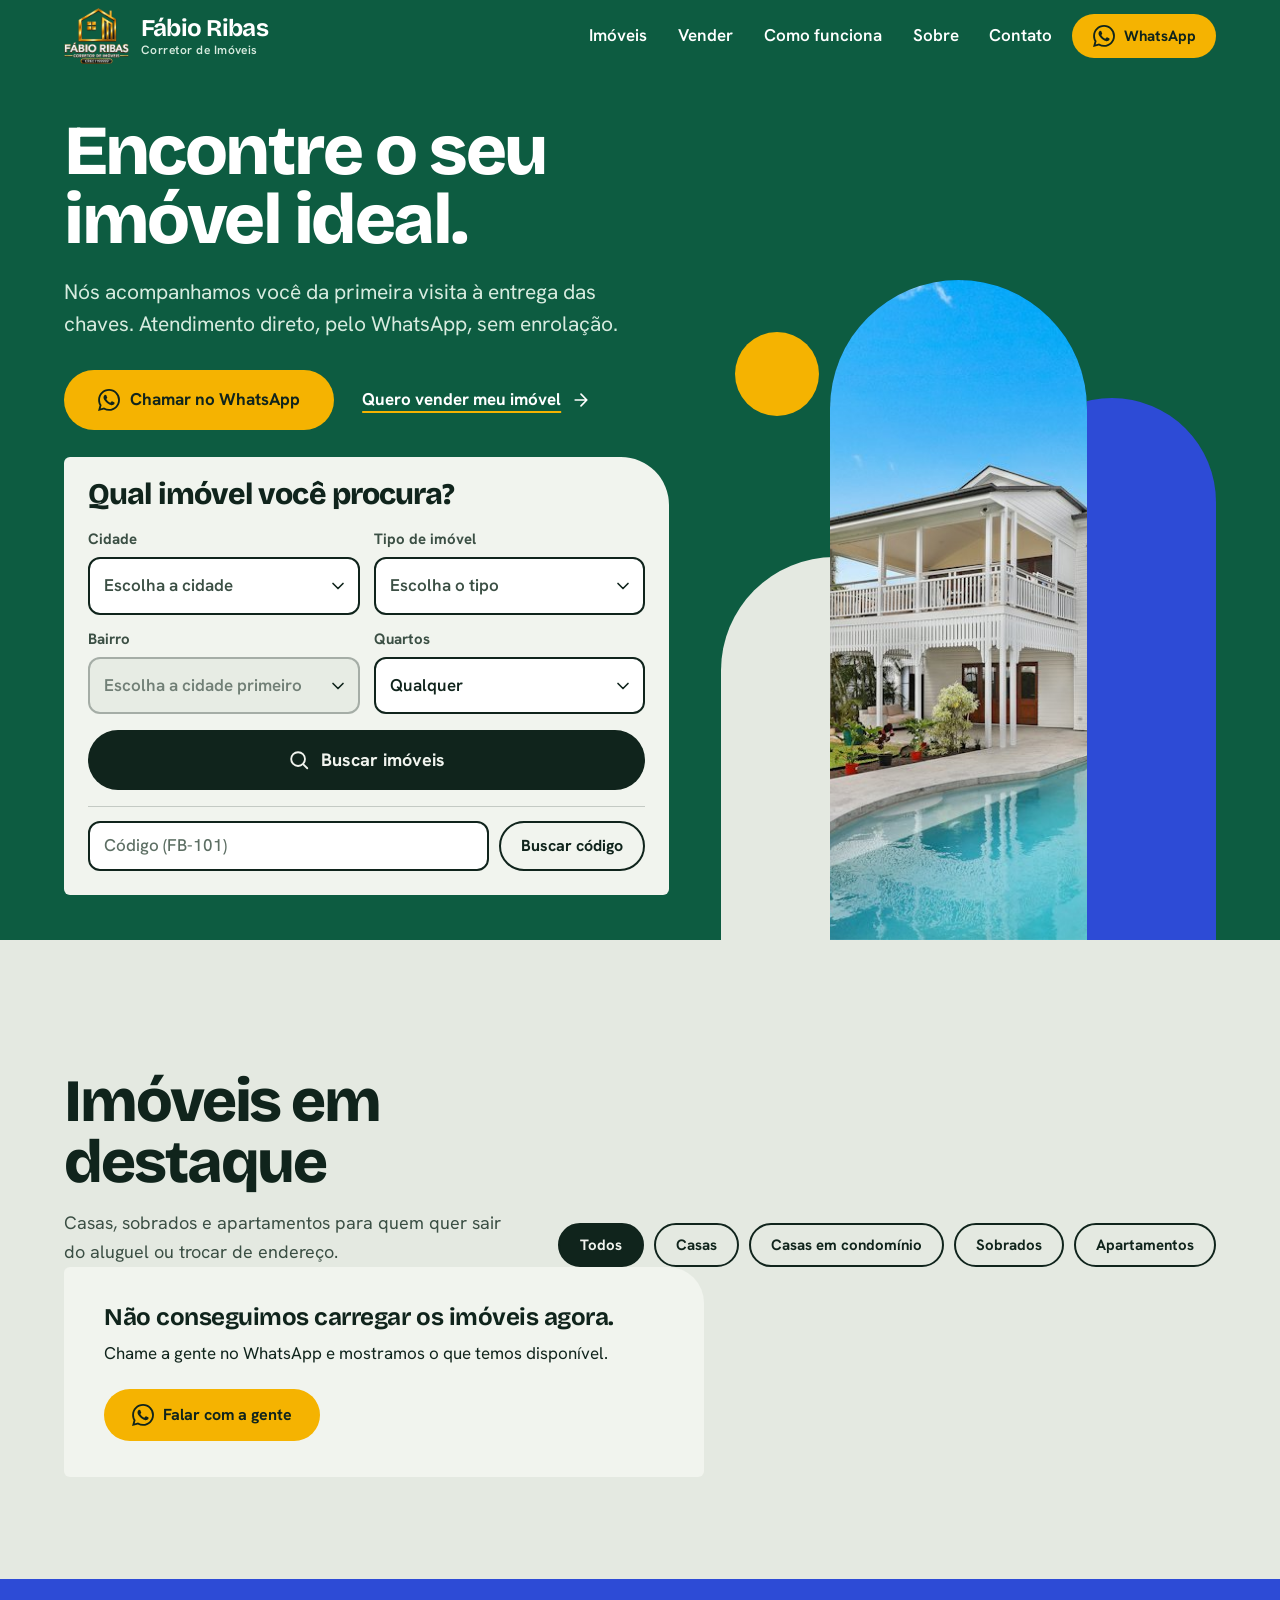
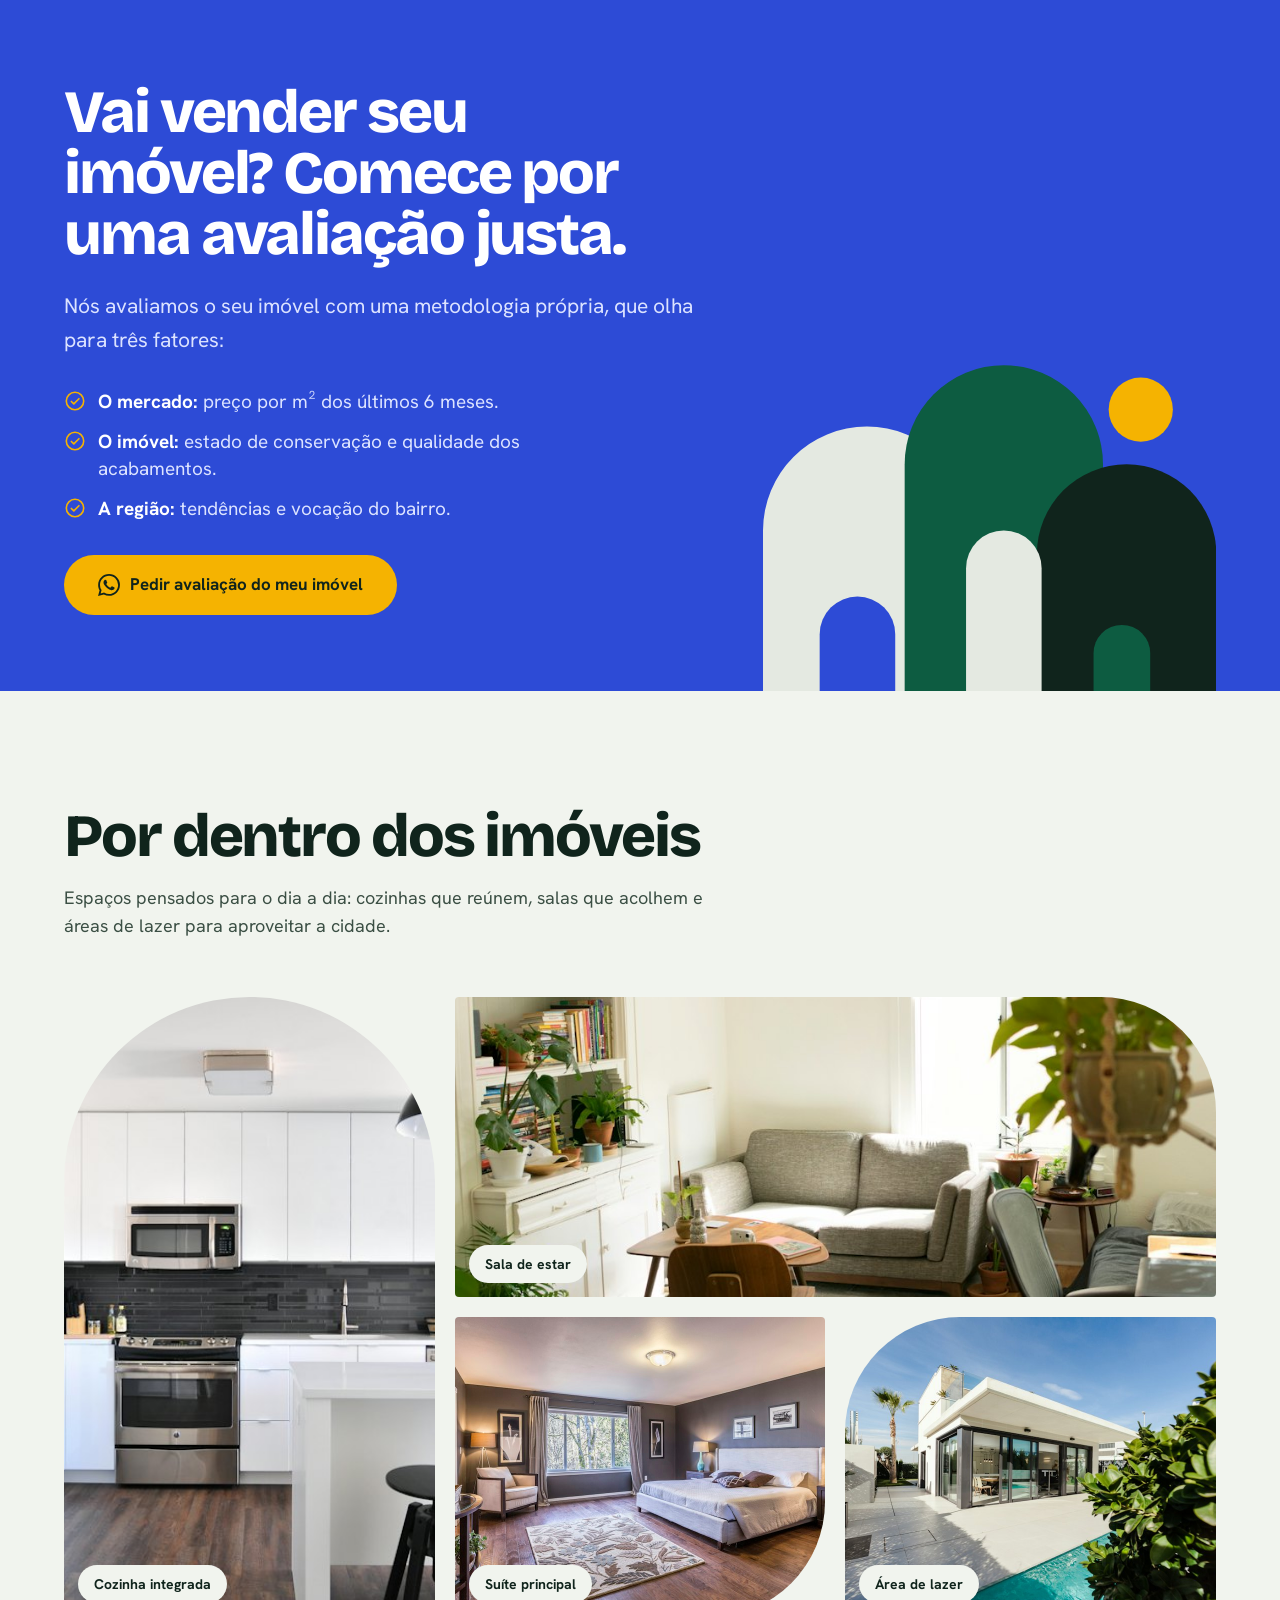
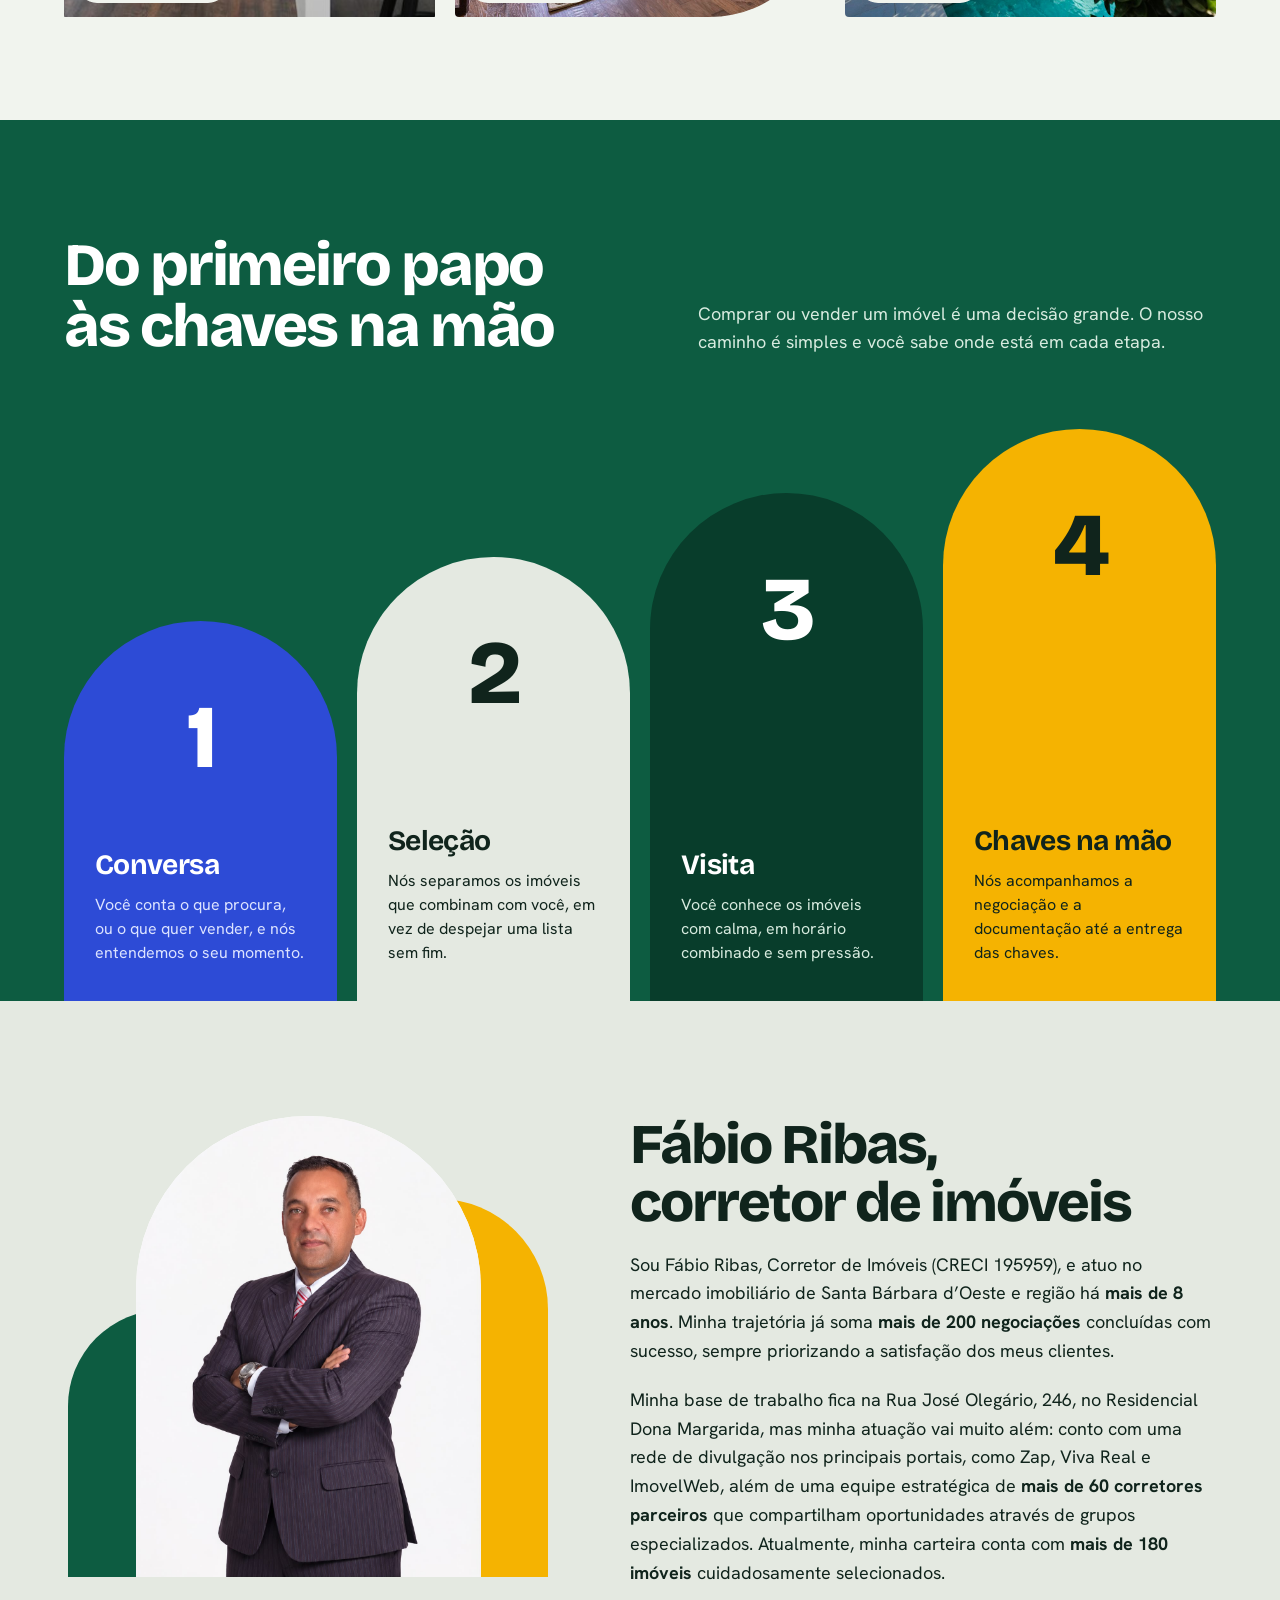
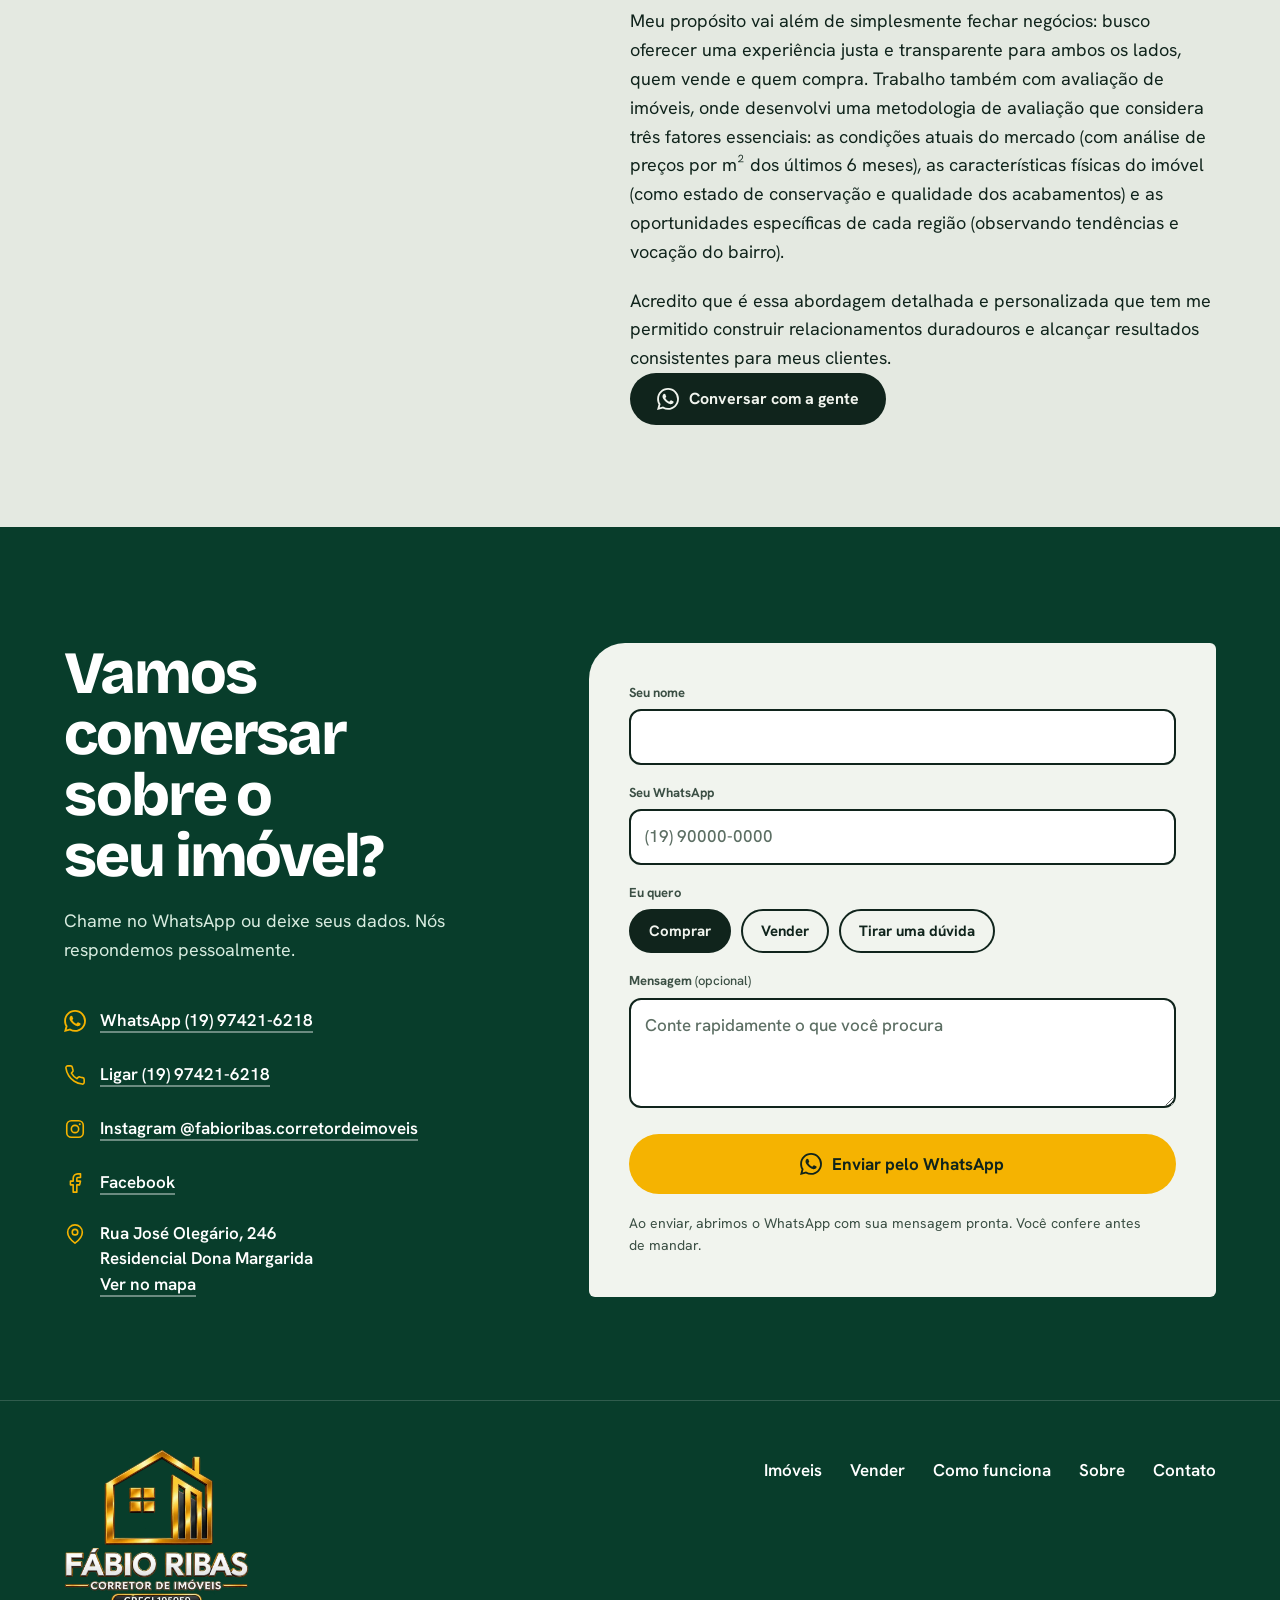
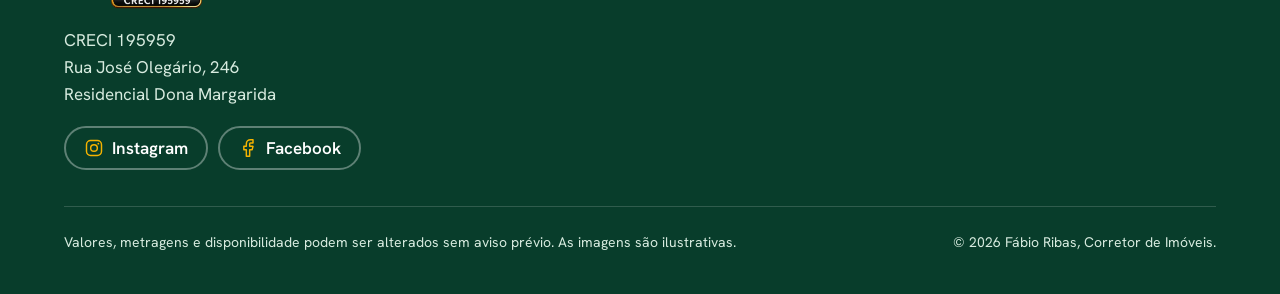
==== commit a24b803b: "Busca: bairro só depois de cidade e tipo, lista completa da cidade e sem 'todos os bairros' Co-Autho" ====
--- a/public/index.html
+++ b/public/index.html
@@ -103,8 +103,8 @@
           <div class="campo">
             <label for="f-tipo">Tipo de imóvel</label>
             <div class="select">
-              <select id="f-tipo" name="tipo">
-                <option value="">Todos</option>
+              <select id="f-tipo" name="tipo" class="is-vazio">
+                <option value="" selected disabled>Escolha o tipo</option>
                 <option value="casa">Casa</option>
                 <option value="casa-condominio">Casa em condomínio</option>
                 <option value="sobrado">Sobrado</option>
@@ -138,6 +138,7 @@
               <svg class="i" aria-hidden="true"><use href="#i-chevron"/></svg>
             </div>
           </div>
+          <p class="erro busca__msg" id="busca-msg" role="alert"></p>
           <button class="btn btn--ink busca__ok" type="submit"><svg class="i" aria-hidden="true"><use href="#i-search"/></svg>Buscar imóveis</button>
 
           <!-- busca pelo código: os campos ficam dentro do painel, mas pertencem ao formulário vazio logo abaixo (form="busca-codigo") -->
@@ -531,6 +532,7 @@
 
 <script src="js/config.js" defer></script>
 <script src="js/comum.js" defer></script>
+<script src="js/bairros.js" defer></script>
 <script src="js/imoveis.js" defer></script>
 <script src="js/main.js" defer></script>
 </body>
--- a/public/css/style.css
+++ b/public/css/style.css
@@ -216,6 +216,7 @@
   transform: translateY(-50%); pointer-events: none;
 }
 .busca__ok { grid-column: 1 / -1; min-height: clamp(3.25rem, 6.6vh, 3.75rem); margin-top: 0.25rem; padding: 0 1.8rem; font-size: 1.125rem; }
+.busca__msg { grid-column: 1 / -1; margin: 0; }
 .busca .select select:disabled { cursor: not-allowed; background: var(--concreto); border-color: rgba(16, 36, 28, 0.45); }
 
 /* busca pelo código do imóvel (segunda busca, dentro do mesmo painel) */
@@ -644,6 +645,7 @@
     background: var(--acafrao); color: var(--tinta);
   }
   .busca__ok:hover { background: var(--acafrao-hover); }
+  .busca__msg { order: 4; }
   .busca__codigo { order: 5; }
   .busca .busca__codigo .entrada, .busca__codigo-ok { min-height: 3.25rem; font-size: 1.0625rem; }
   .hero__acoes { order: 3; margin-top: 1rem; flex-direction: column; align-items: stretch; gap: 0.375rem; }
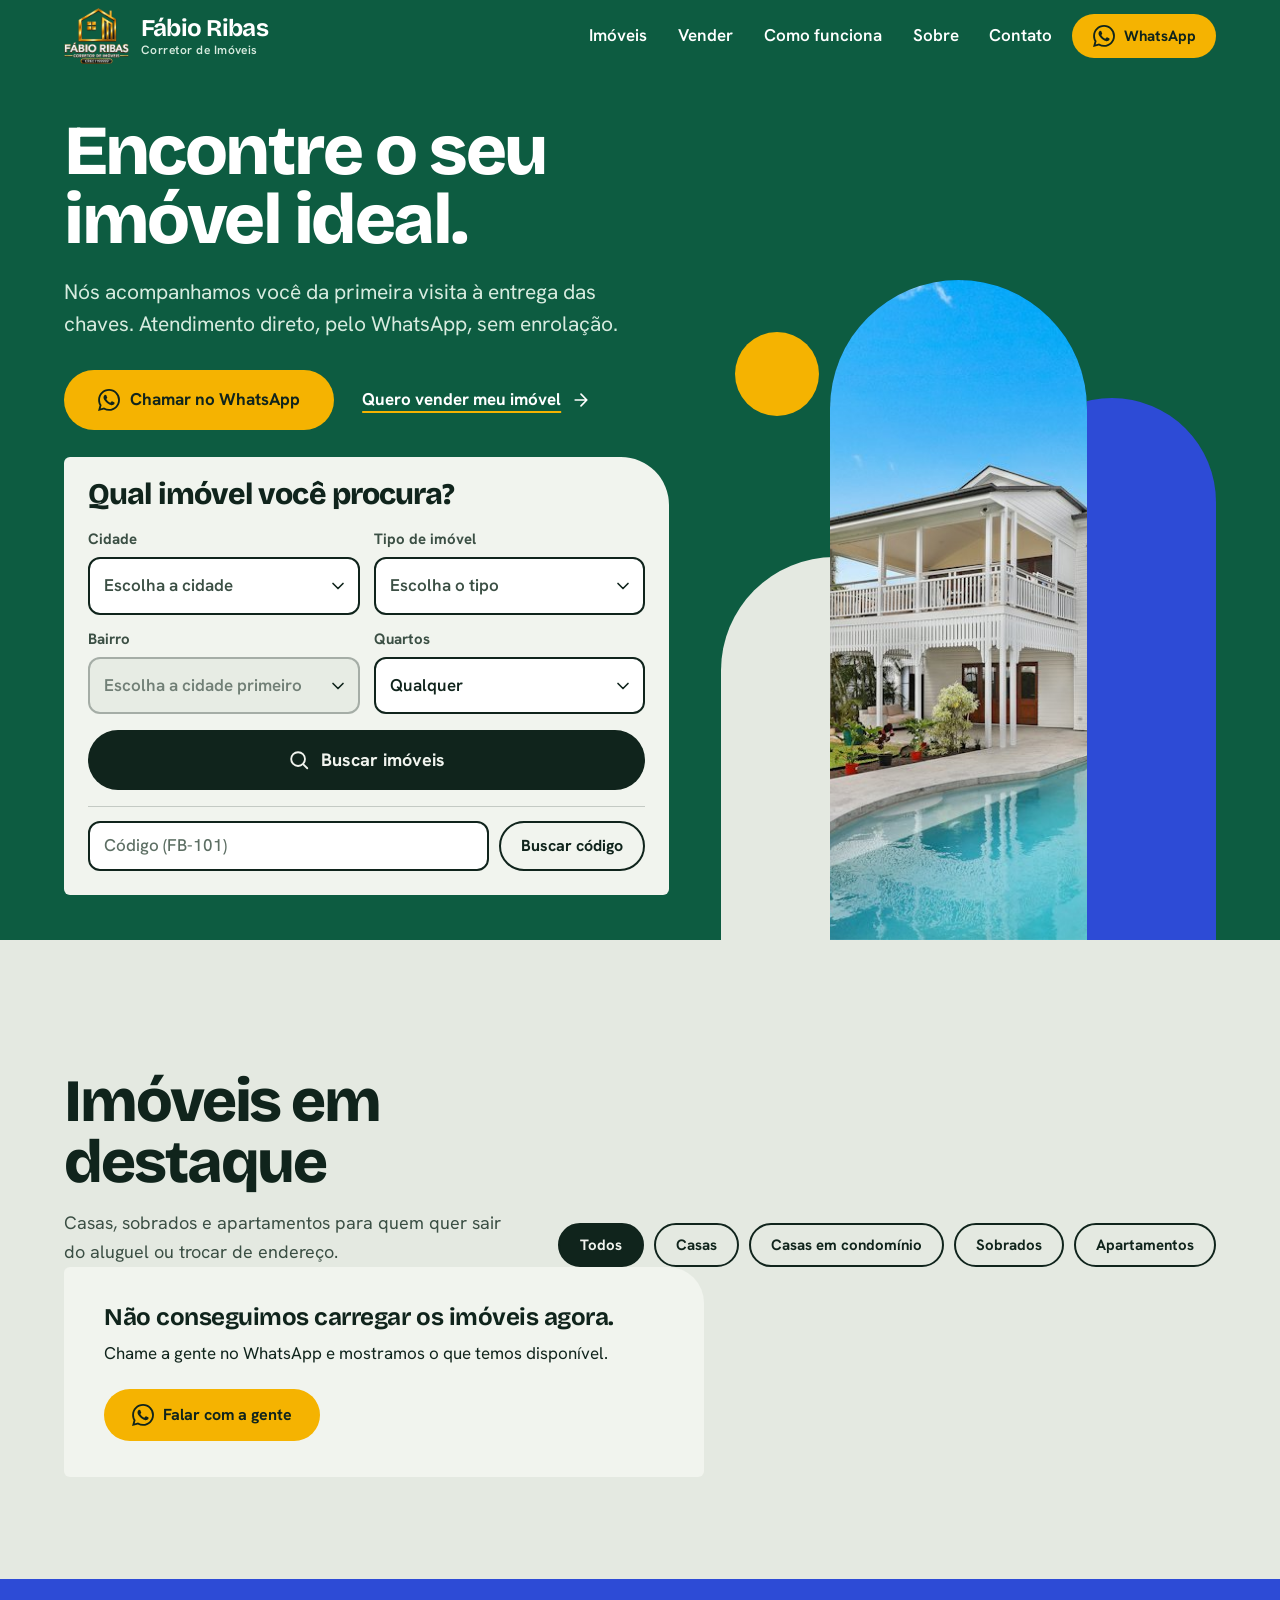
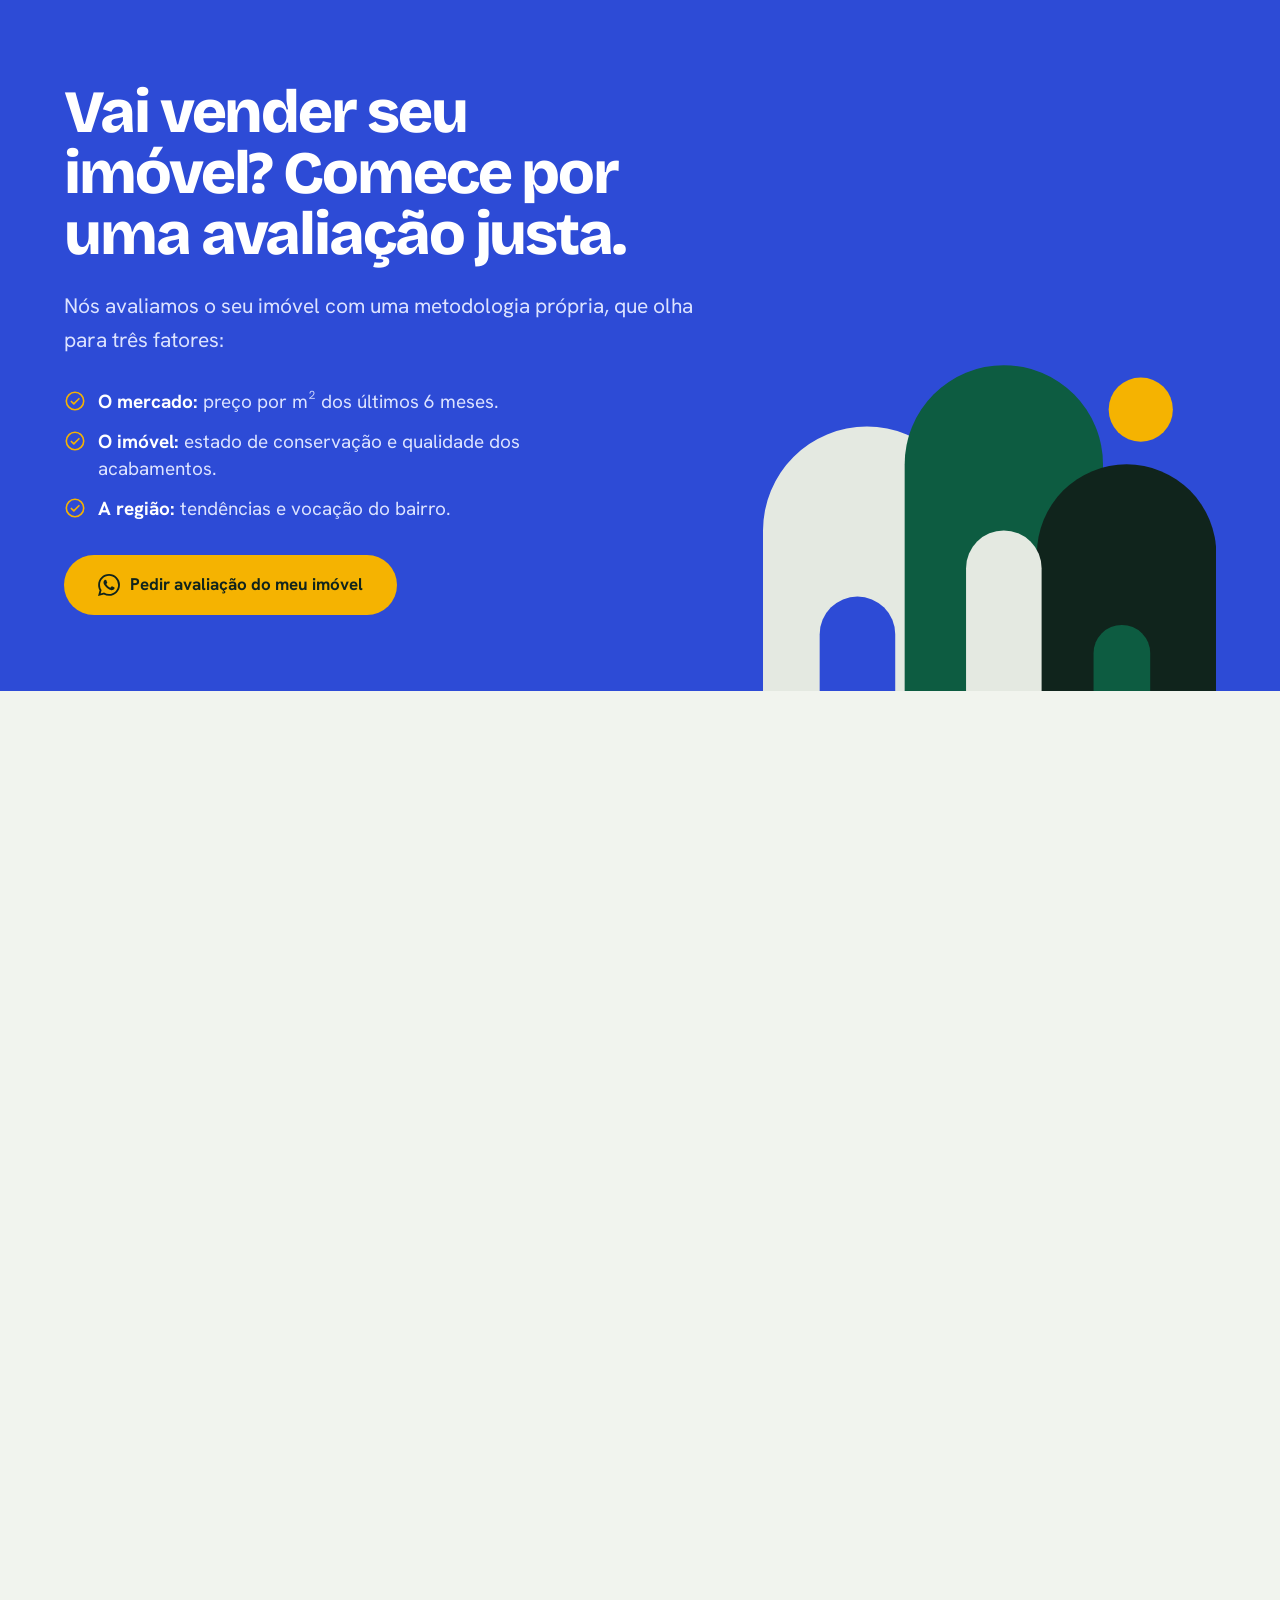
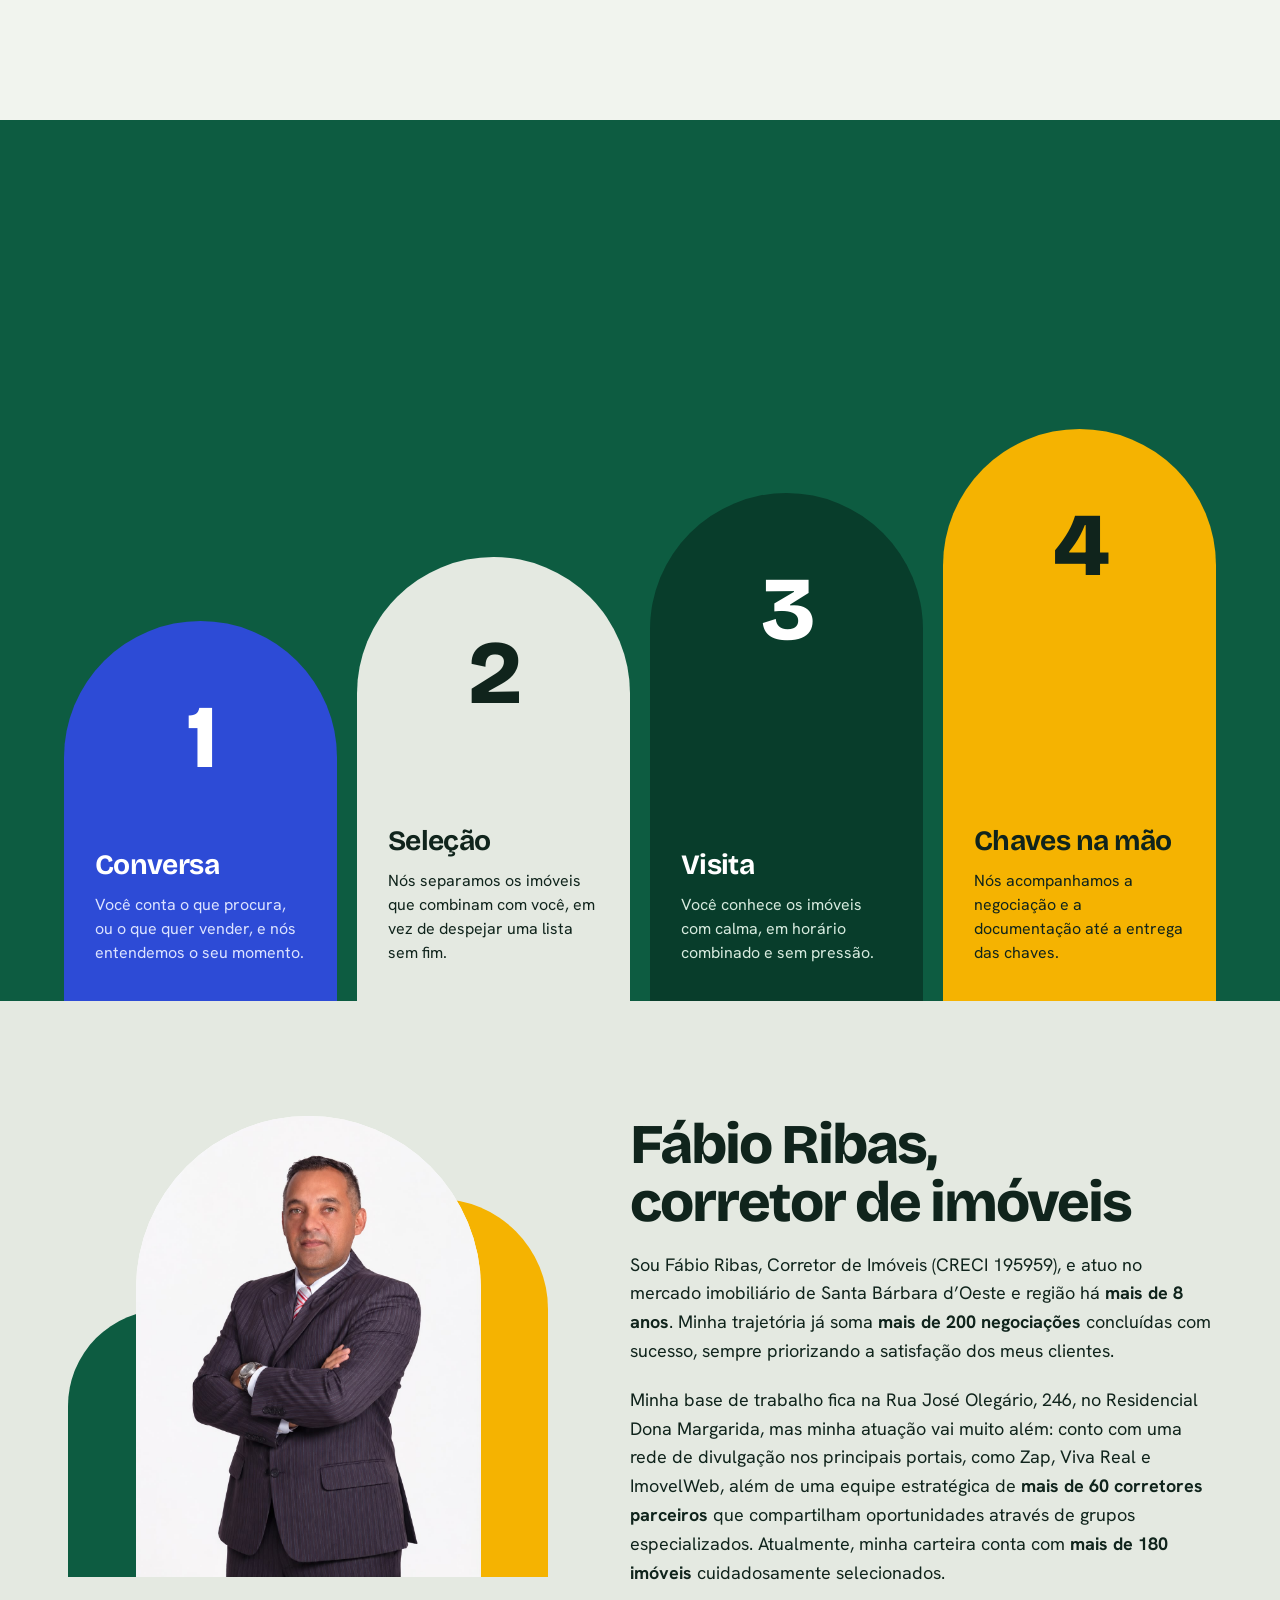
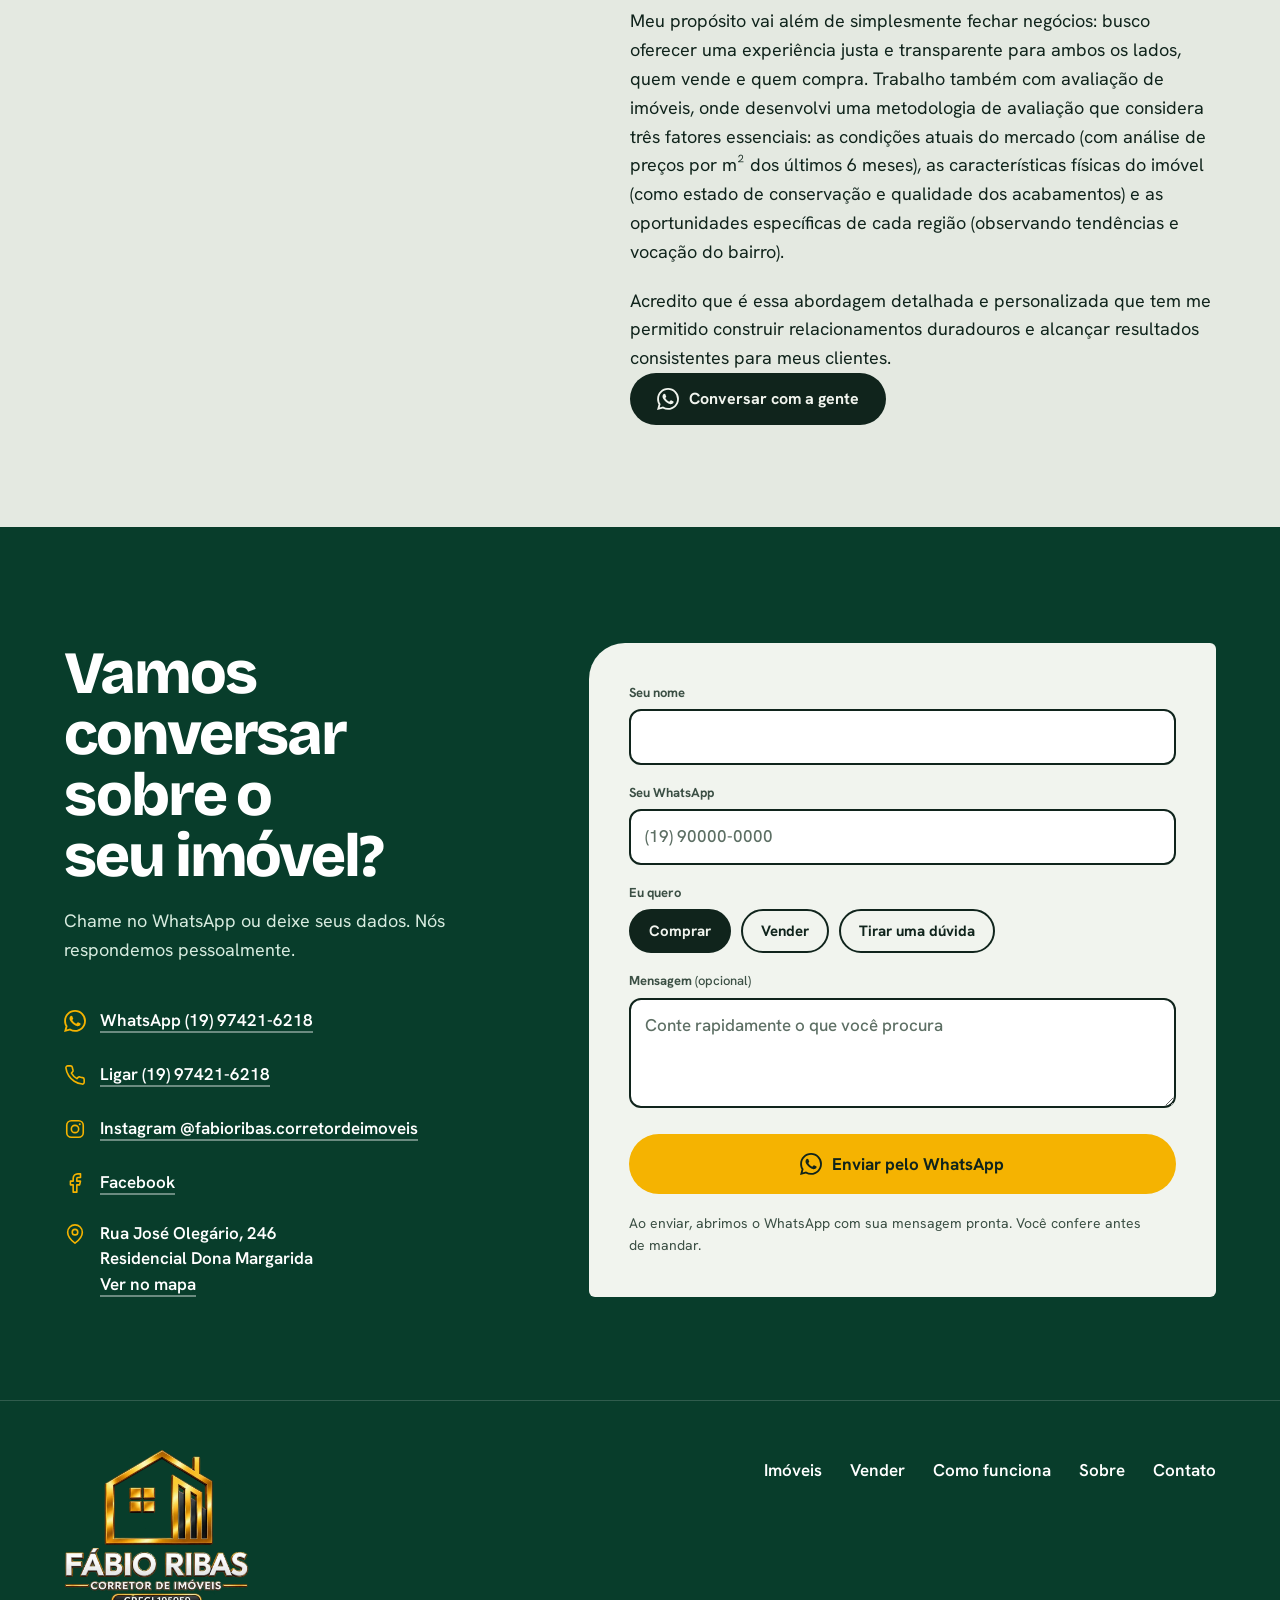
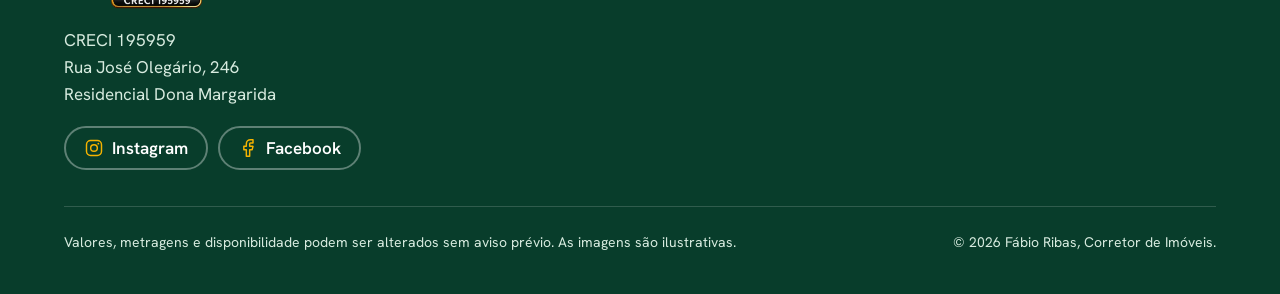
==== commit d369cd35: "Busca: bairros só dos imóveis cadastrados, por cidade e por tipo (sem 'todos os bairros') Co-Authore" ====
--- a/public/index.html
+++ b/public/index.html
@@ -532,7 +532,6 @@
 
 <script src="js/config.js" defer></script>
 <script src="js/comum.js" defer></script>
-<script src="js/bairros.js" defer></script>
 <script src="js/imoveis.js" defer></script>
 <script src="js/main.js" defer></script>
 </body>
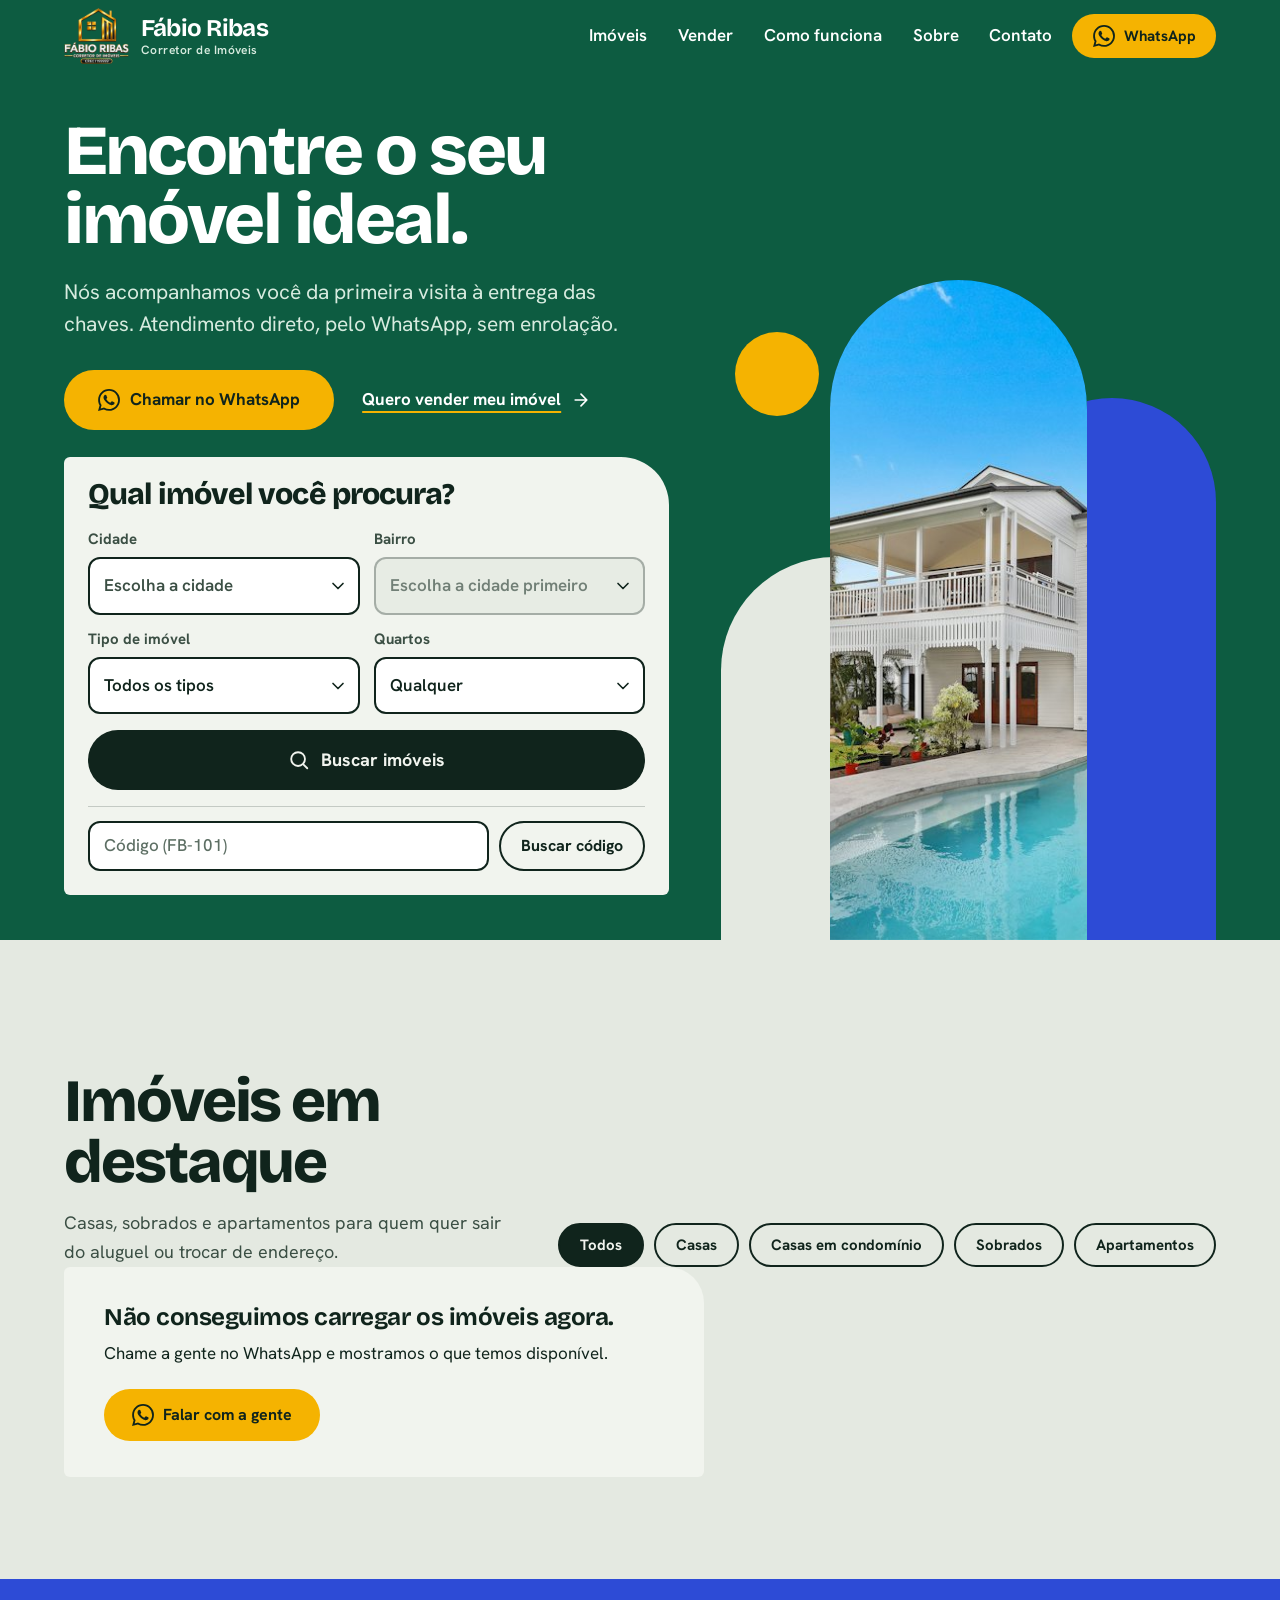
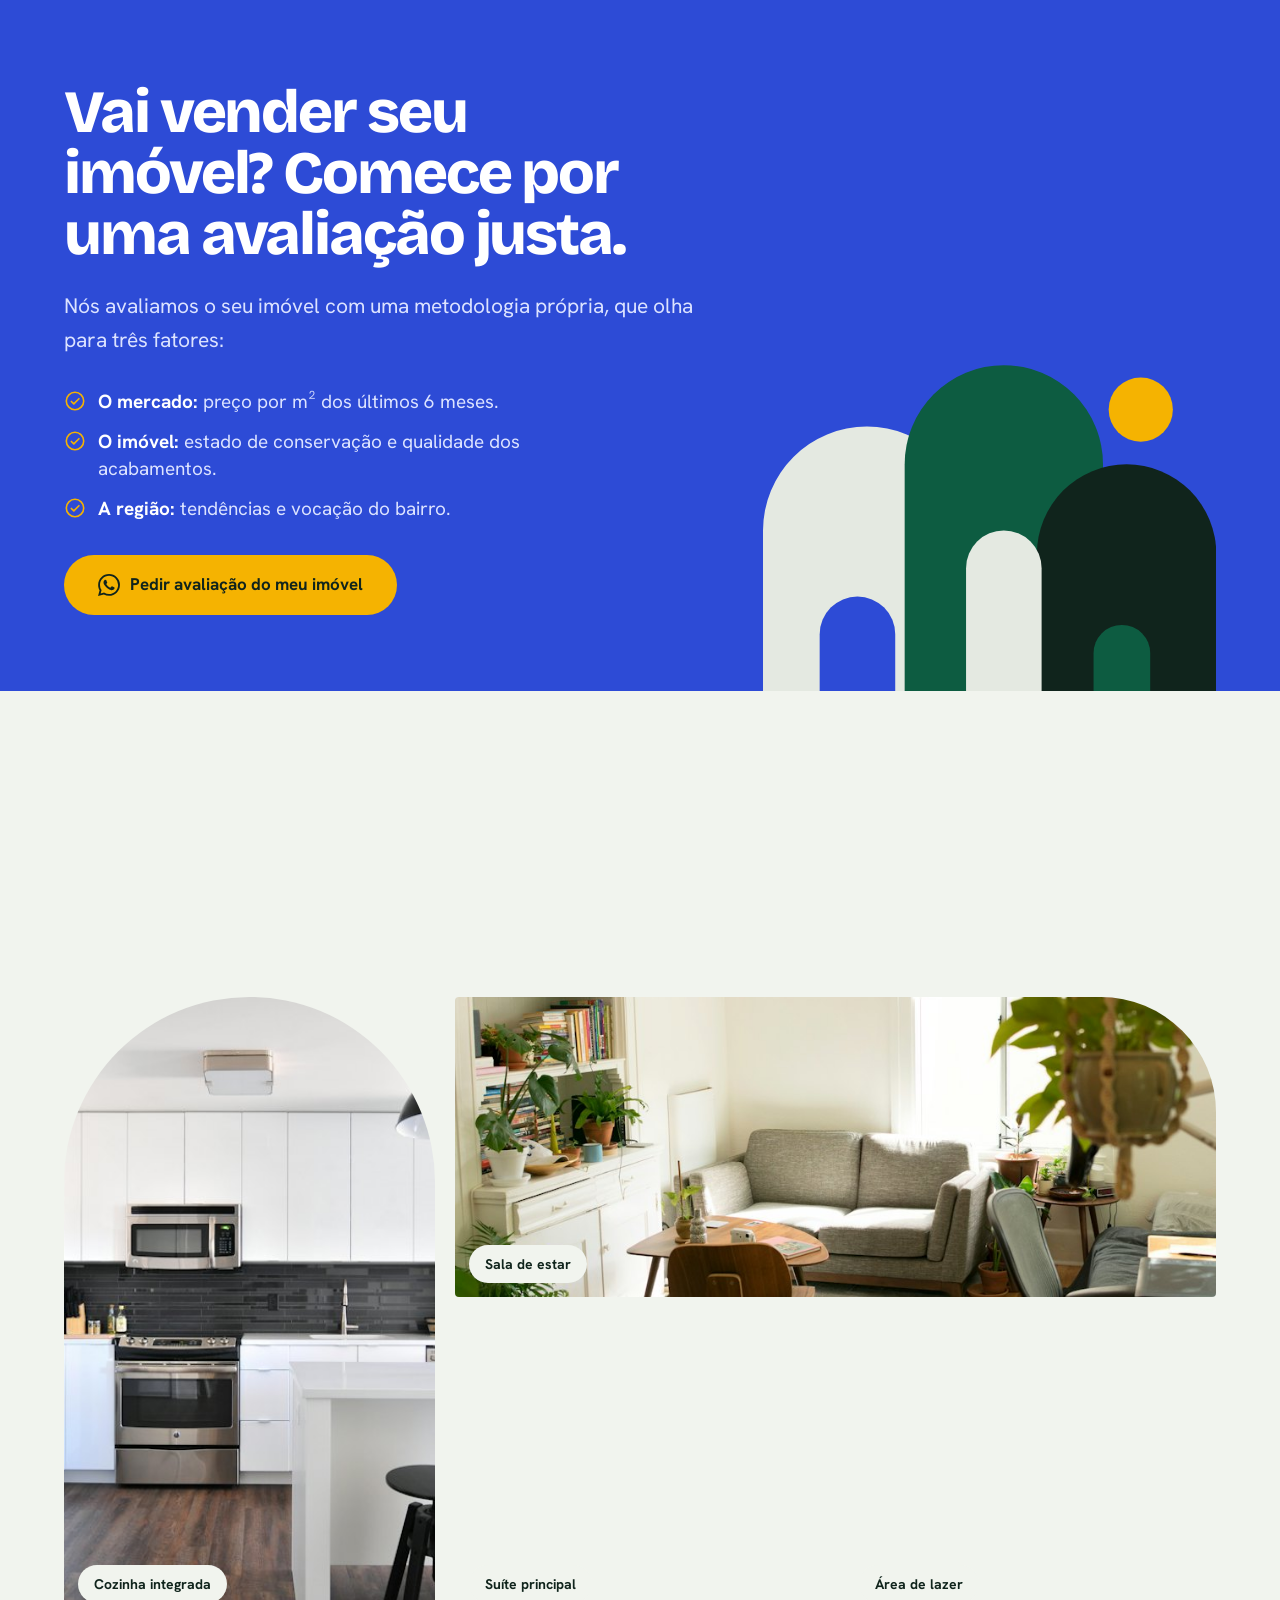
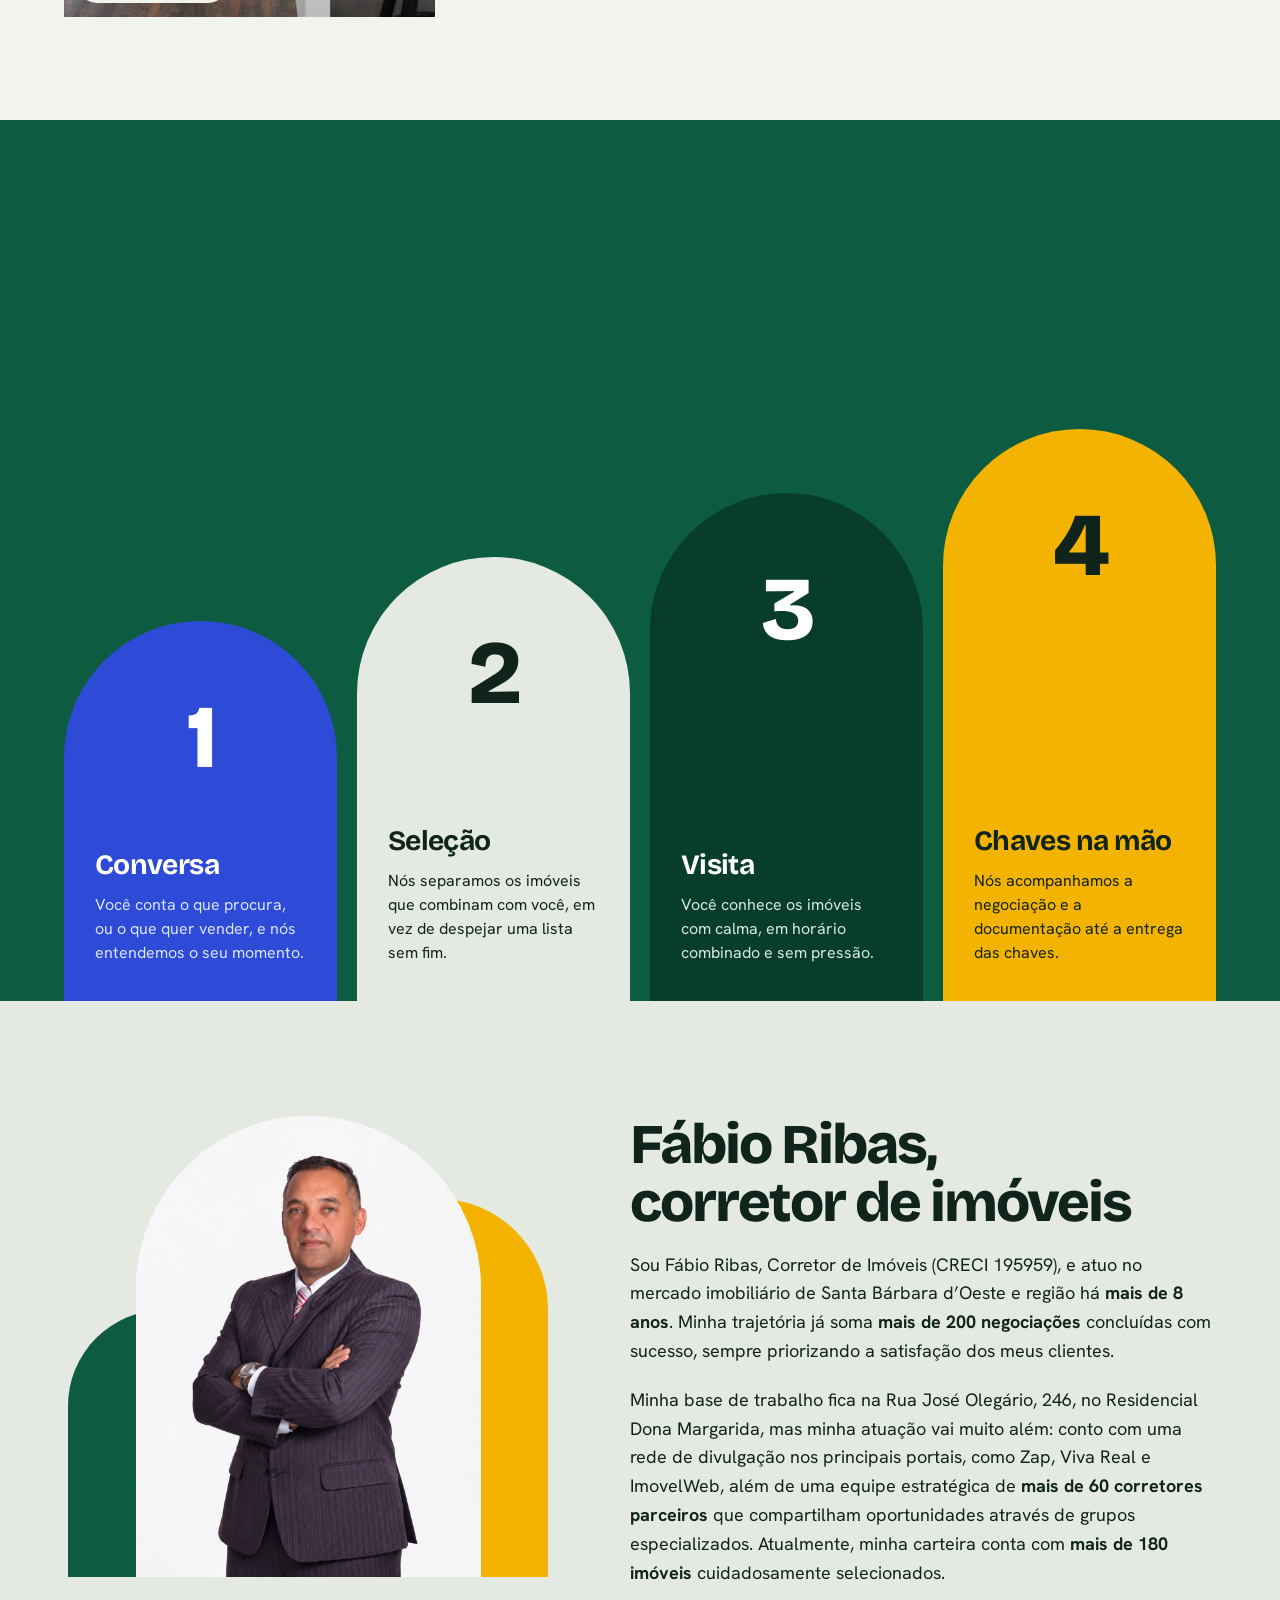
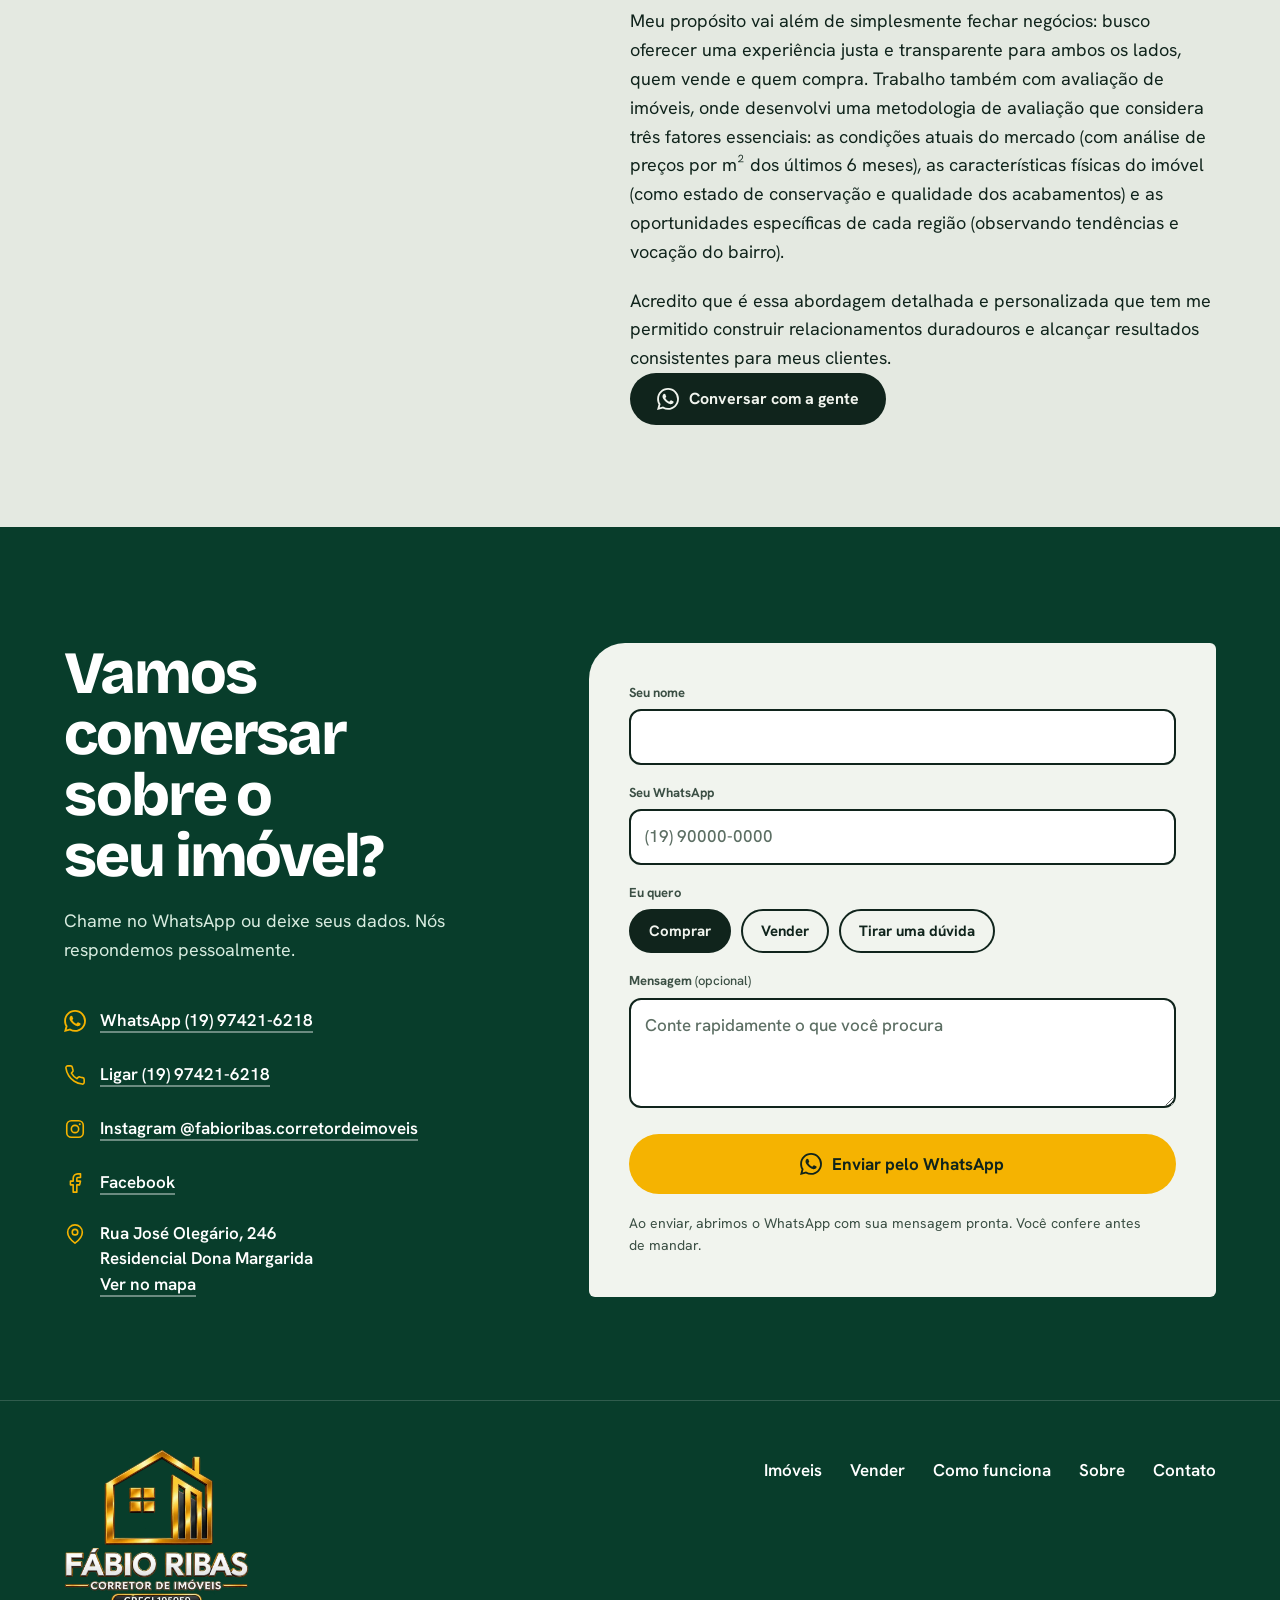
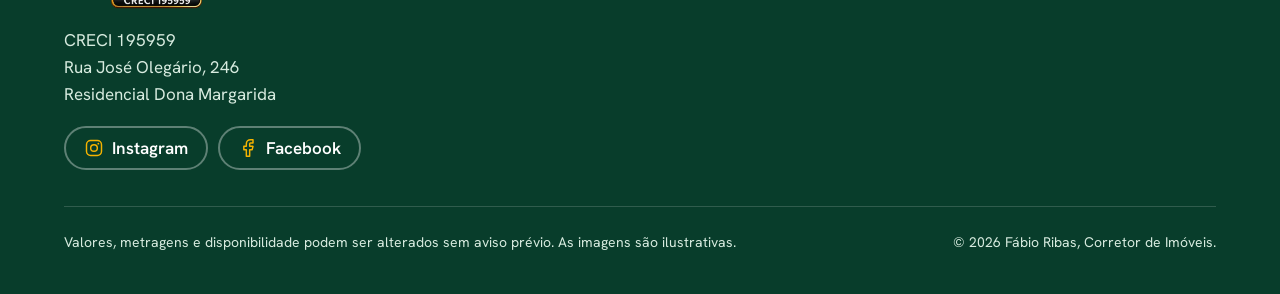
==== commit 718fd022: "Busca no fluxo do Menso: cidade, bairro (todos os bairros da cidade), tipo e quartos Co-Authored-By:" ====
--- a/public/index.html
+++ b/public/index.html
@@ -101,10 +101,19 @@
             </div>
           </div>
           <div class="campo">
+            <label for="f-bairro">Bairro</label>
+            <div class="select">
+              <select id="f-bairro" name="bairro" class="is-vazio" disabled>
+                <option value="" selected>Escolha a cidade primeiro</option>
+              </select>
+              <svg class="i" aria-hidden="true"><use href="#i-chevron"/></svg>
+            </div>
+          </div>
+          <div class="campo">
             <label for="f-tipo">Tipo de imóvel</label>
             <div class="select">
-              <select id="f-tipo" name="tipo" class="is-vazio">
-                <option value="" selected disabled>Escolha o tipo</option>
+              <select id="f-tipo" name="tipo">
+                <option value="" selected>Todos os tipos</option>
                 <option value="casa">Casa</option>
                 <option value="casa-condominio">Casa em condomínio</option>
                 <option value="sobrado">Sobrado</option>
@@ -113,15 +122,6 @@
                 <option value="chacara">Chácara</option>
                 <option value="sitio">Sítio</option>
                 <option value="comercial">Imóvel comercial</option>
-              </select>
-              <svg class="i" aria-hidden="true"><use href="#i-chevron"/></svg>
-            </div>
-          </div>
-          <div class="campo">
-            <label for="f-bairro">Bairro</label>
-            <div class="select">
-              <select id="f-bairro" name="bairro" class="is-vazio" disabled>
-                <option value="" selected>Escolha a cidade primeiro</option>
               </select>
               <svg class="i" aria-hidden="true"><use href="#i-chevron"/></svg>
             </div>
@@ -532,6 +532,7 @@
 
 <script src="js/config.js" defer></script>
 <script src="js/comum.js" defer></script>
+<script src="js/bairros.js" defer></script>
 <script src="js/imoveis.js" defer></script>
 <script src="js/main.js" defer></script>
 </body>
--- a/public/css/style.css
+++ b/public/css/style.css
@@ -635,11 +635,11 @@
     padding: 0 2rem 0 0.875rem;
   }
   .busca .entrada { min-height: clamp(3.25rem, 14.5vw, 4rem); font-size: clamp(1rem, 4.4vw, 1.125rem); }
-  /* cidade (linha inteira) · tipo | quartos · bairro (linha inteira) */
+  /* mesma ordem do Menso: cidade (linha inteira) · bairro (linha inteira) · tipo | quartos */
   .busca .campo:nth-of-type(1) { order: 1; grid-column: 1 / -1; }
-  .busca .campo:nth-of-type(2) { order: 2; }
-  .busca .campo:nth-of-type(4) { order: 3; }
-  .busca .campo:nth-of-type(3) { order: 4; grid-column: 1 / -1; }
+  .busca .campo:nth-of-type(2) { order: 2; grid-column: 1 / -1; }
+  .busca .campo:nth-of-type(3) { order: 3; }
+  .busca .campo:nth-of-type(4) { order: 4; }
   .busca__ok {
     order: 4; min-height: clamp(3.75rem, 17vw, 4.5rem); font-size: 1.1875rem;
     background: var(--acafrao); color: var(--tinta);
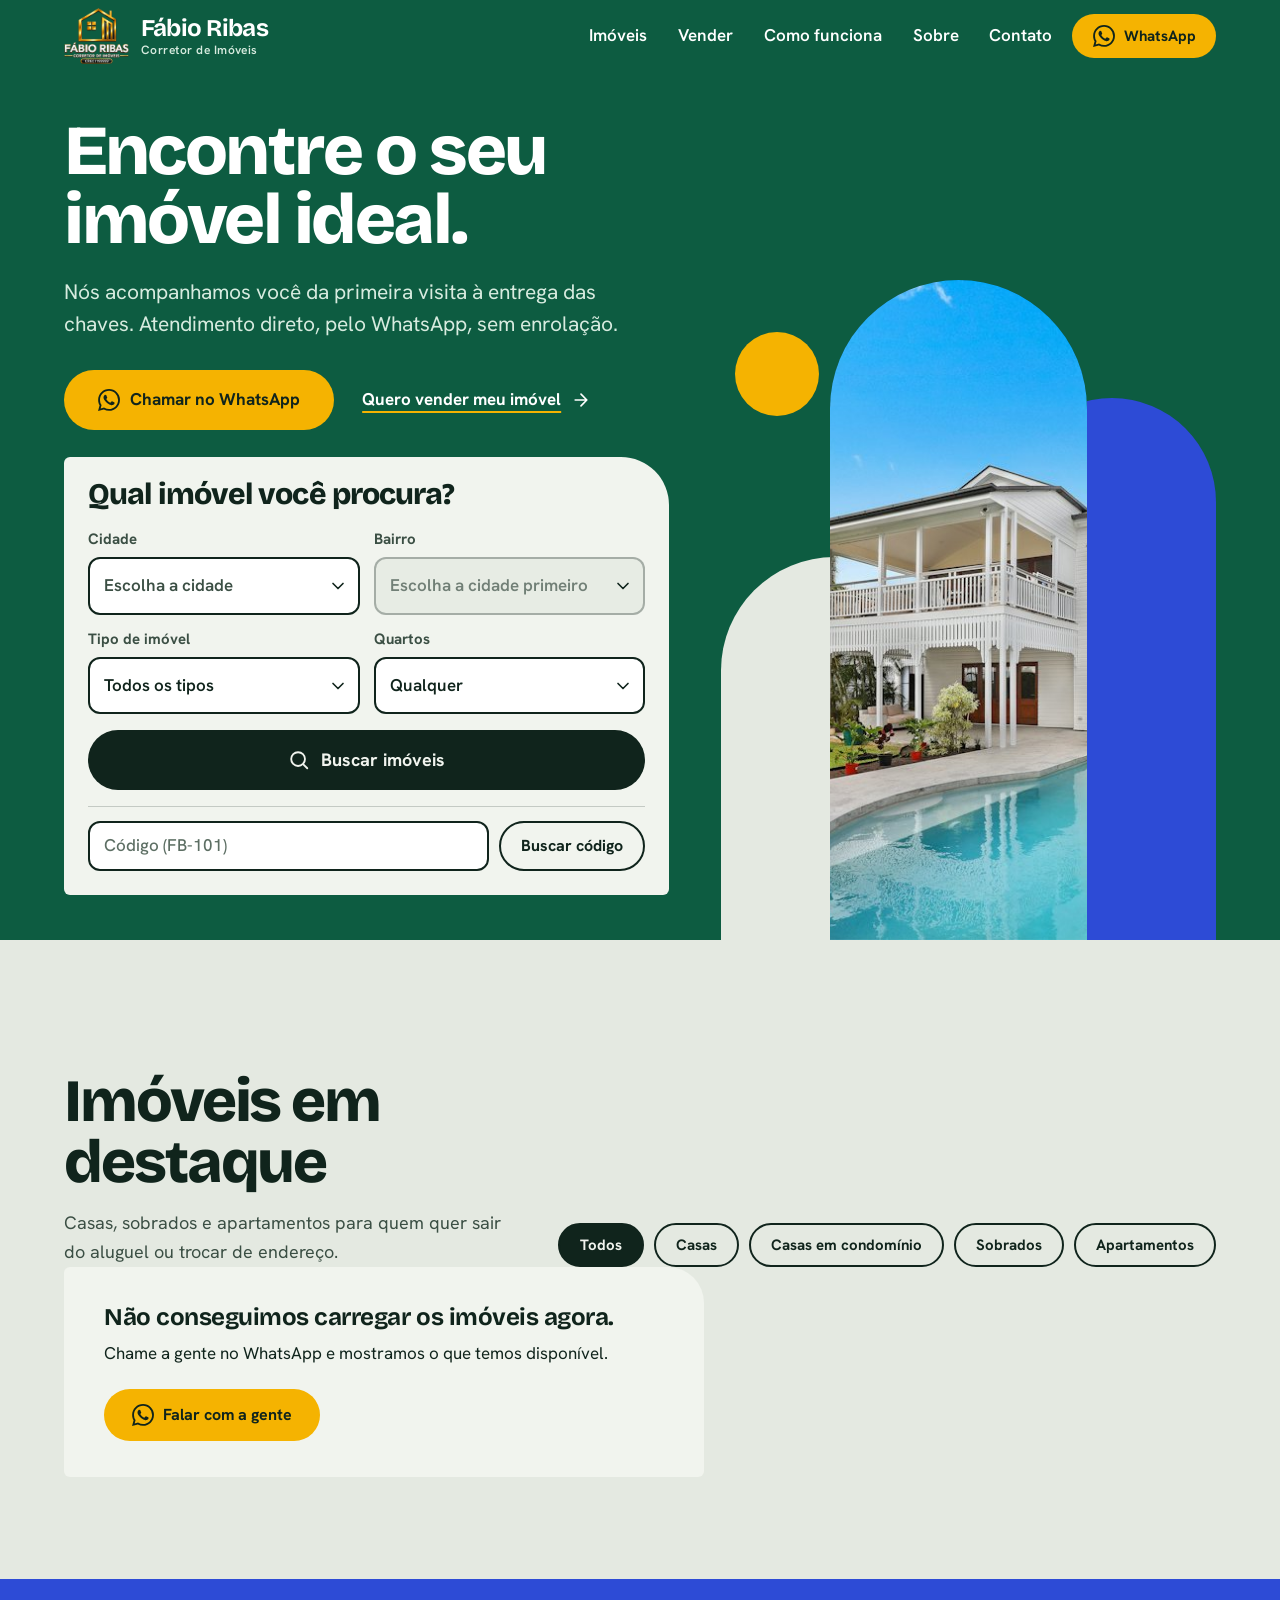
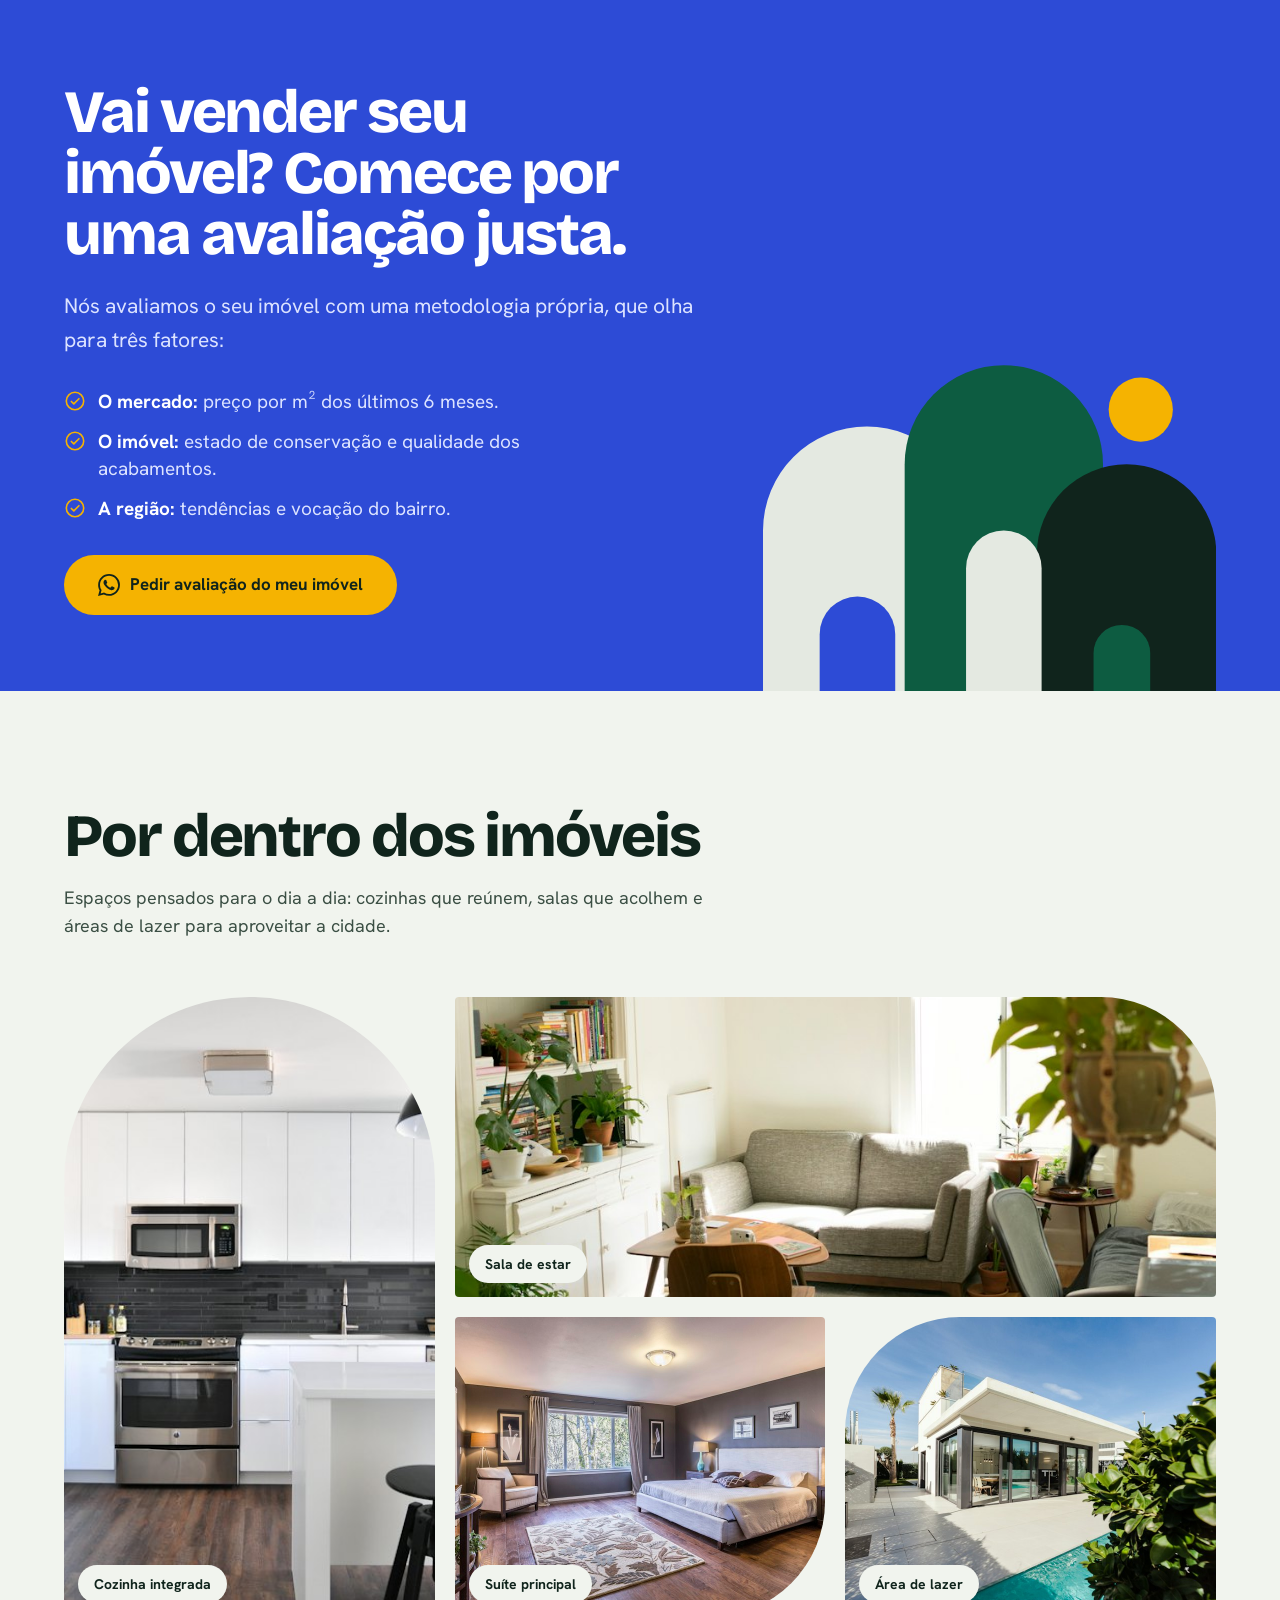
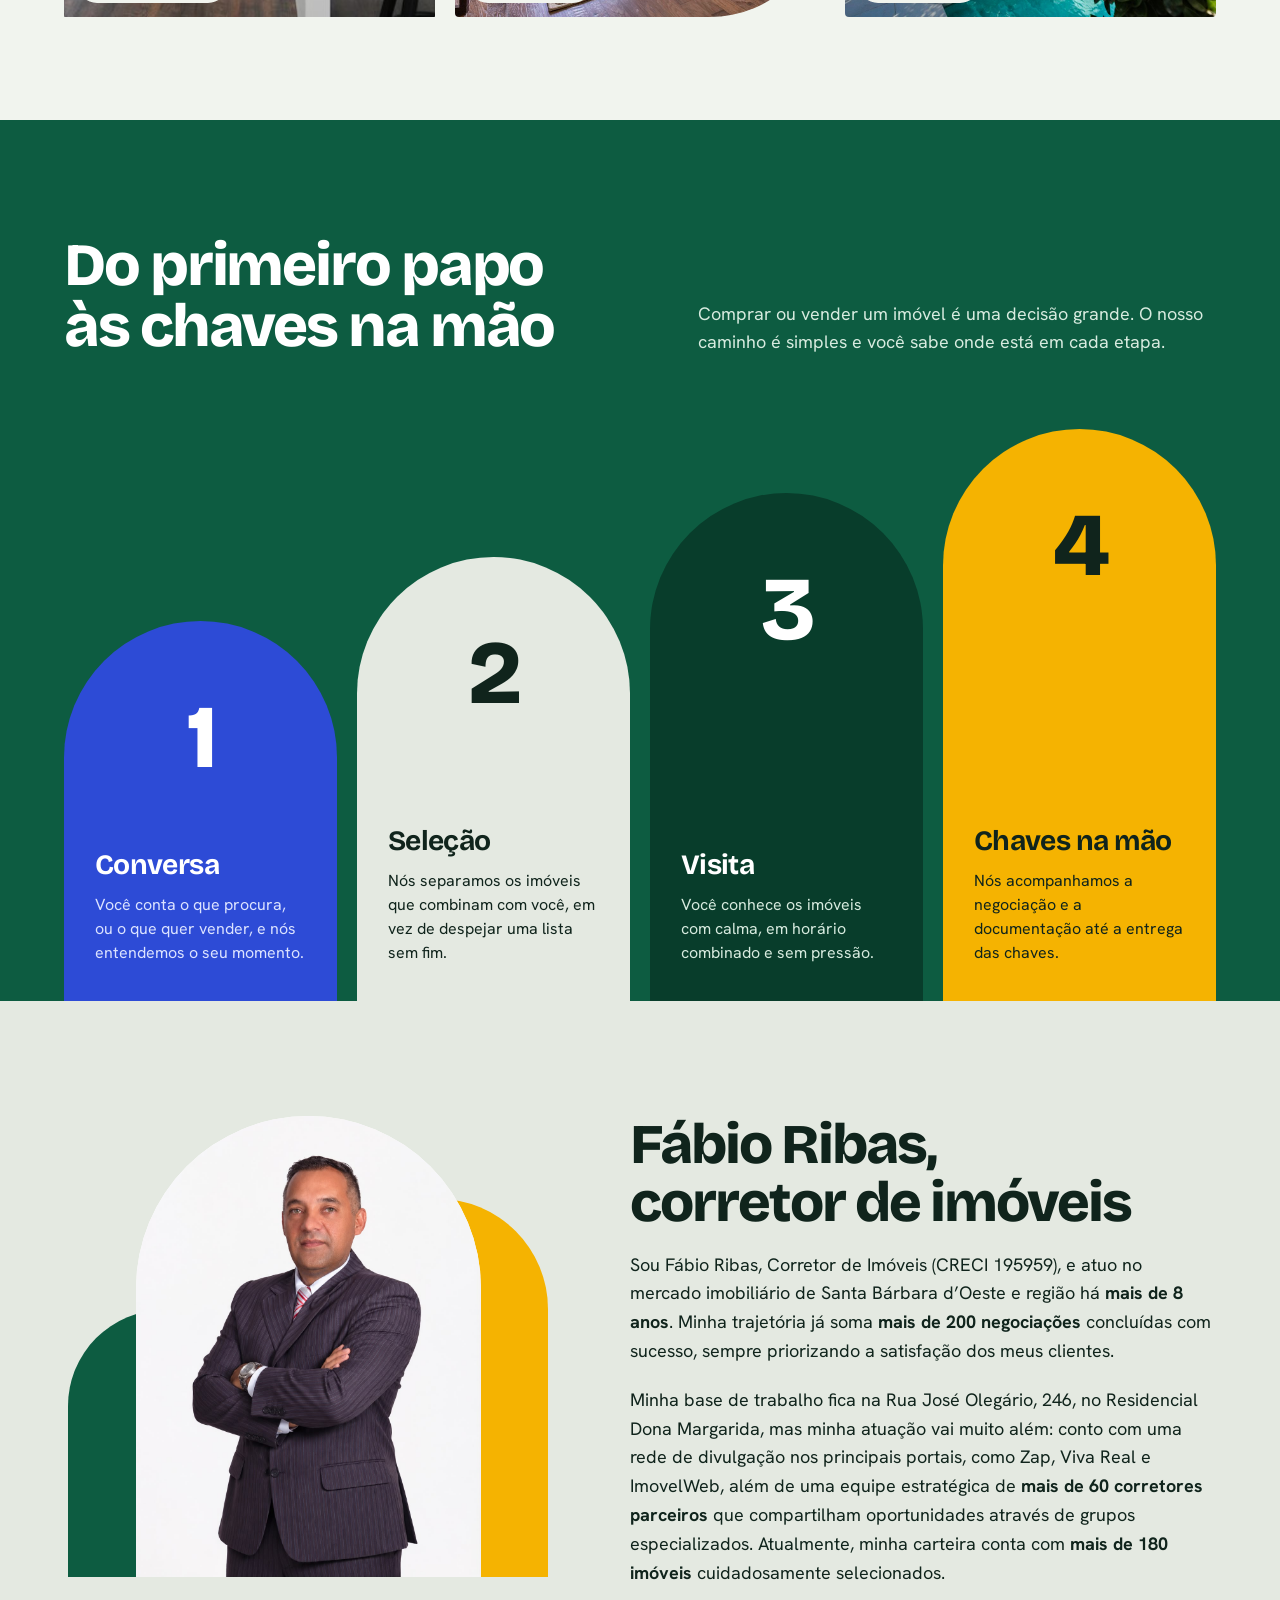
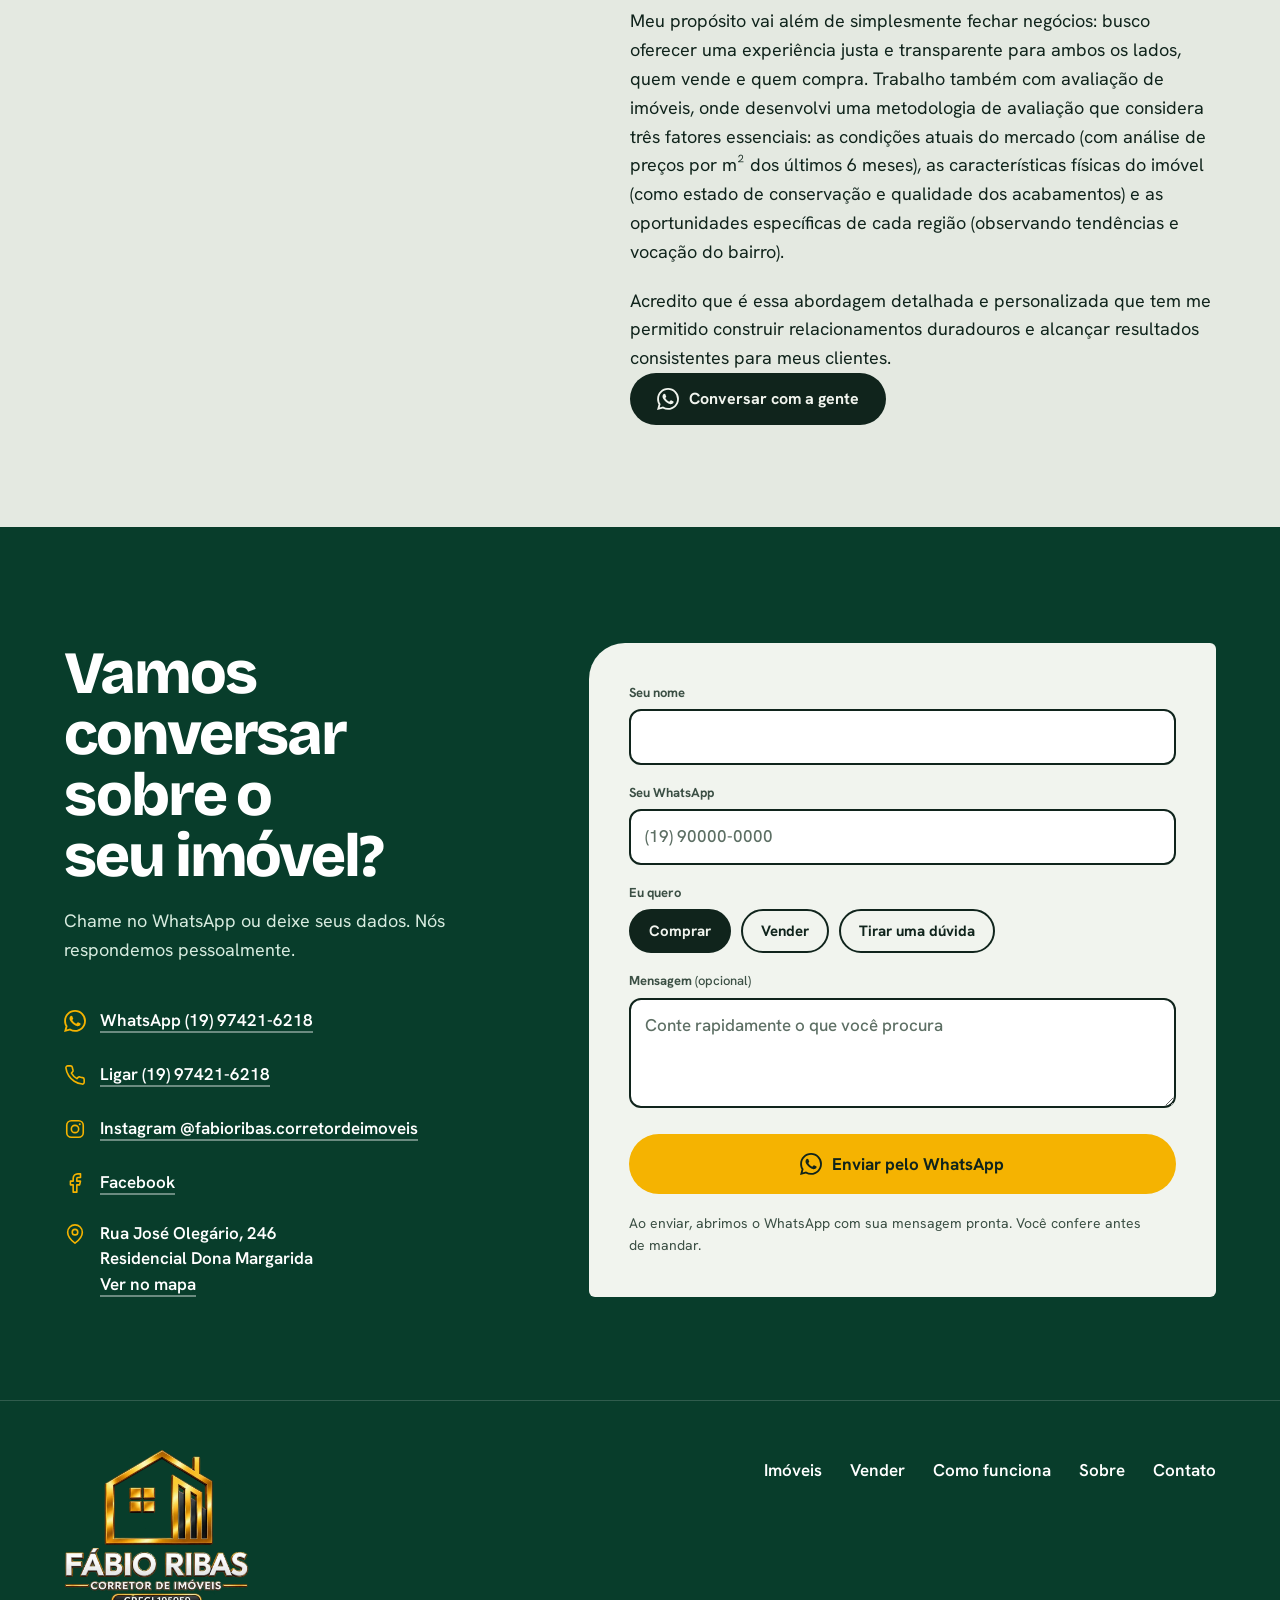
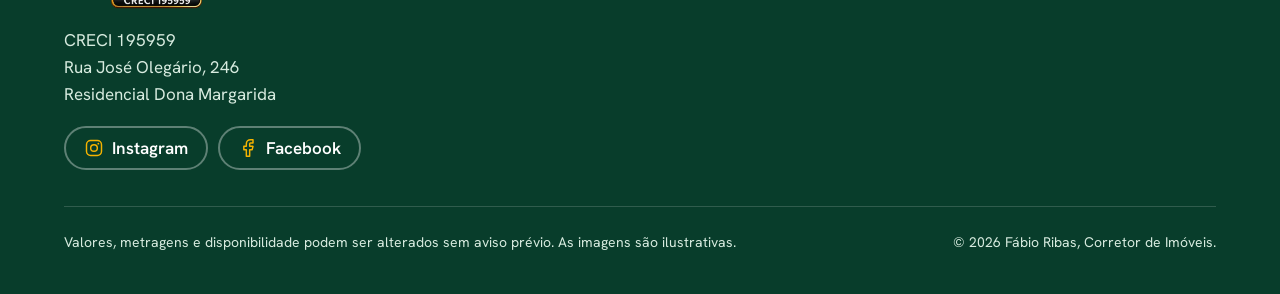
==== commit a2a60e49: "Busca: bairros só dos imóveis cadastrados na cidade (como o Menso), ordem cidade, bairro, tipo, quar" ====
--- a/public/index.html
+++ b/public/index.html
@@ -532,7 +532,6 @@
 
 <script src="js/config.js" defer></script>
 <script src="js/comum.js" defer></script>
-<script src="js/bairros.js" defer></script>
 <script src="js/imoveis.js" defer></script>
 <script src="js/main.js" defer></script>
 </body>
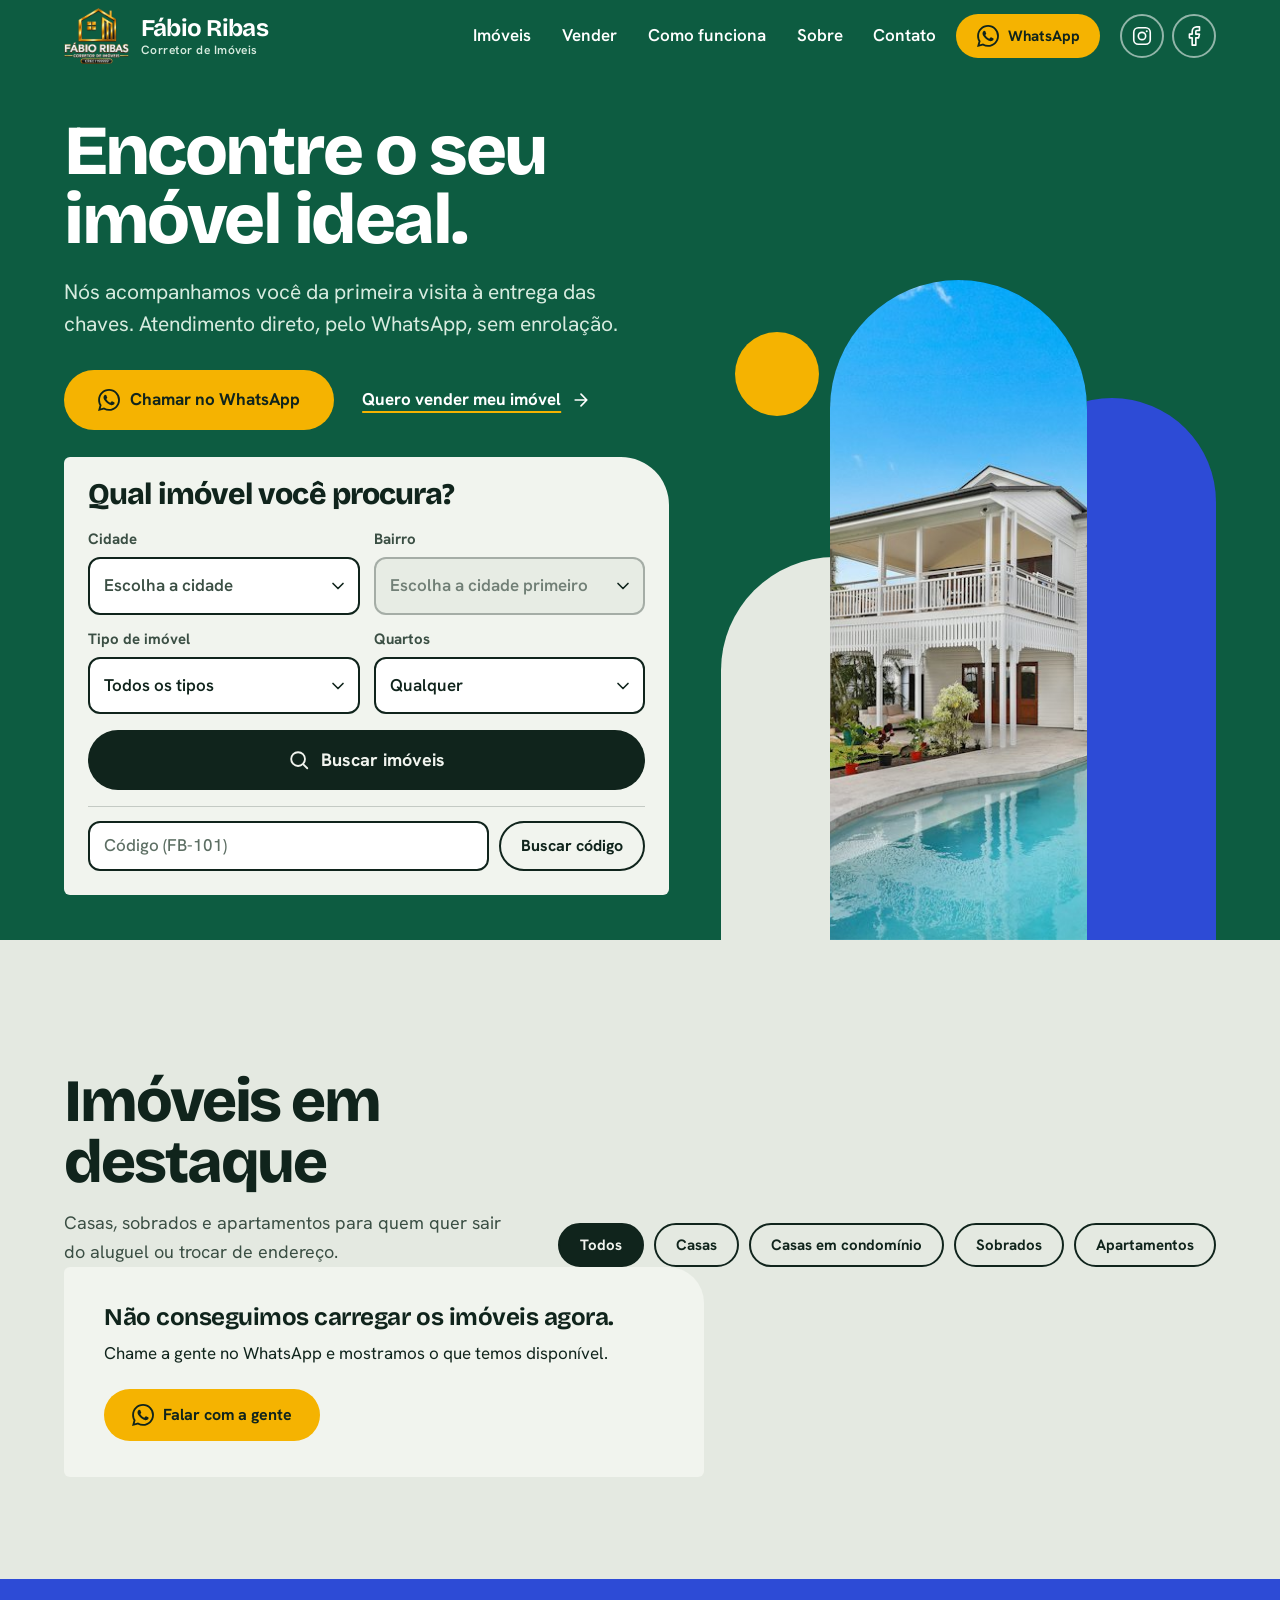
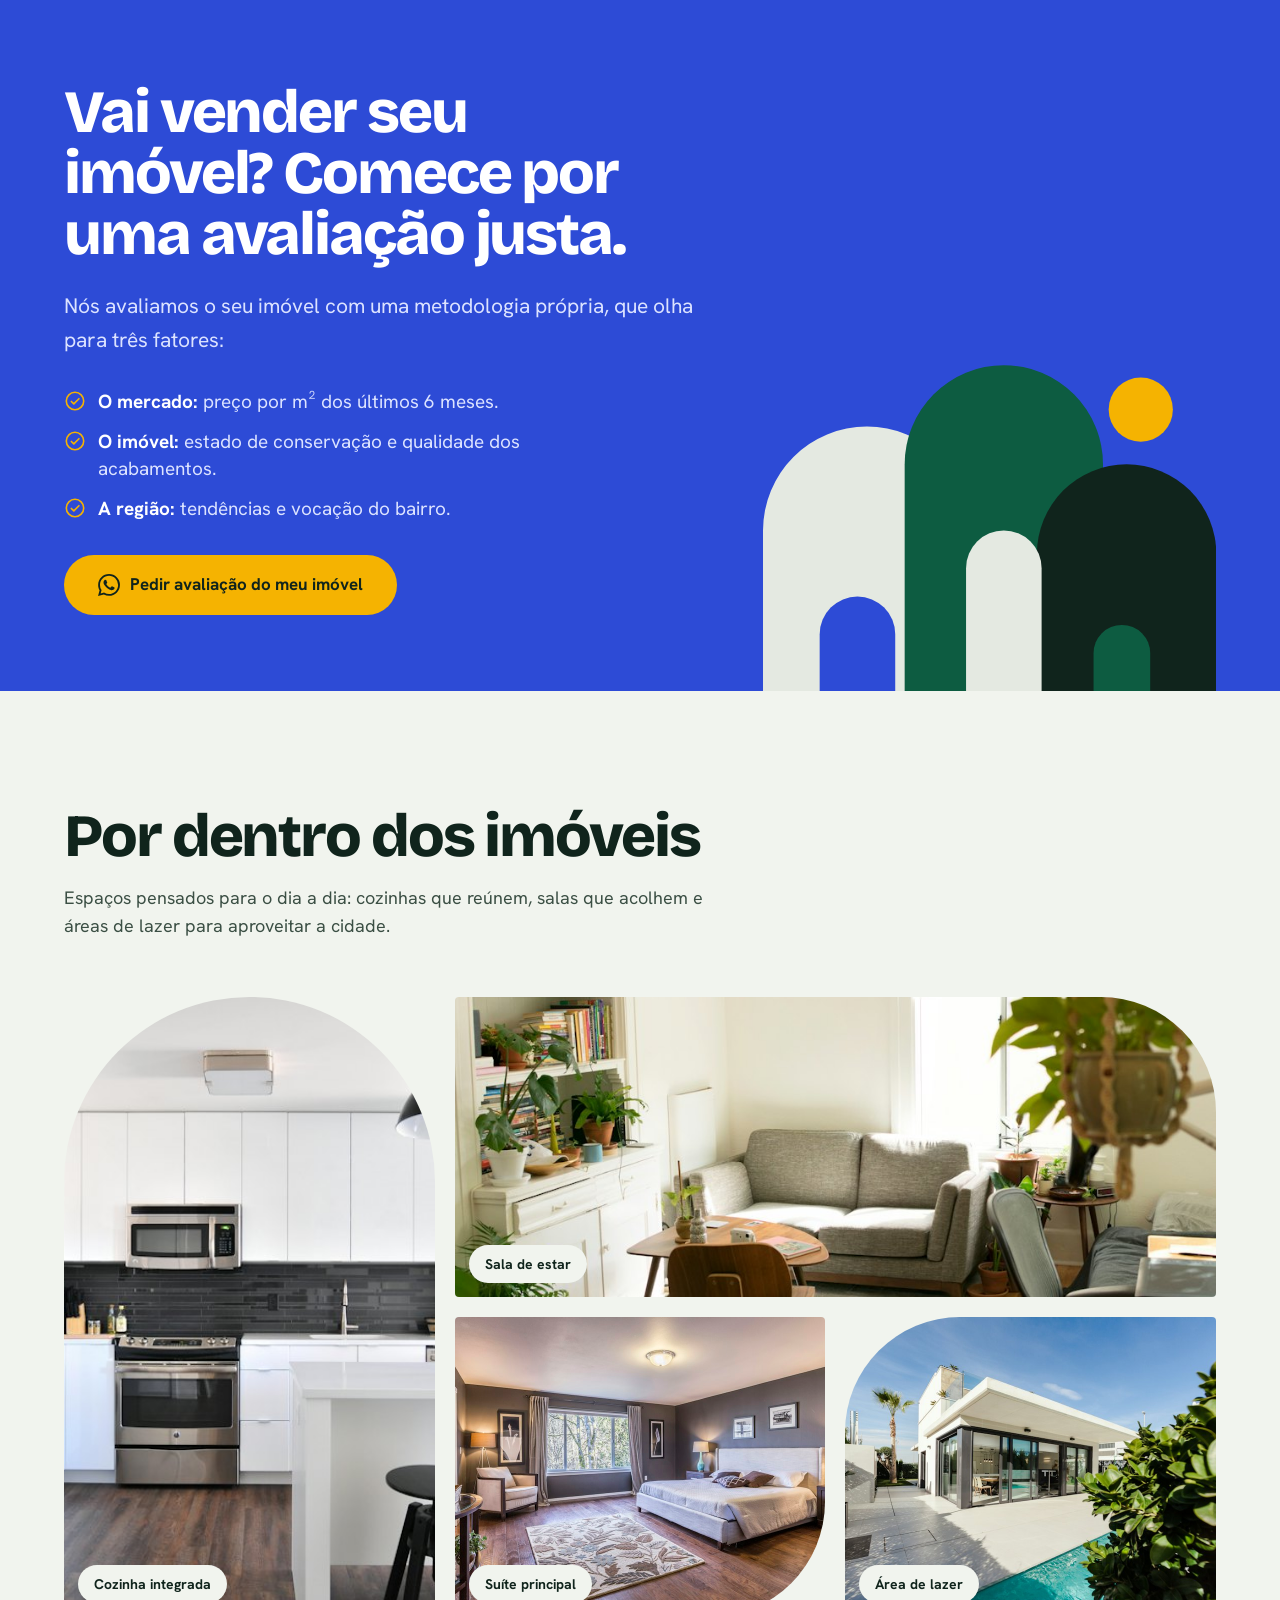
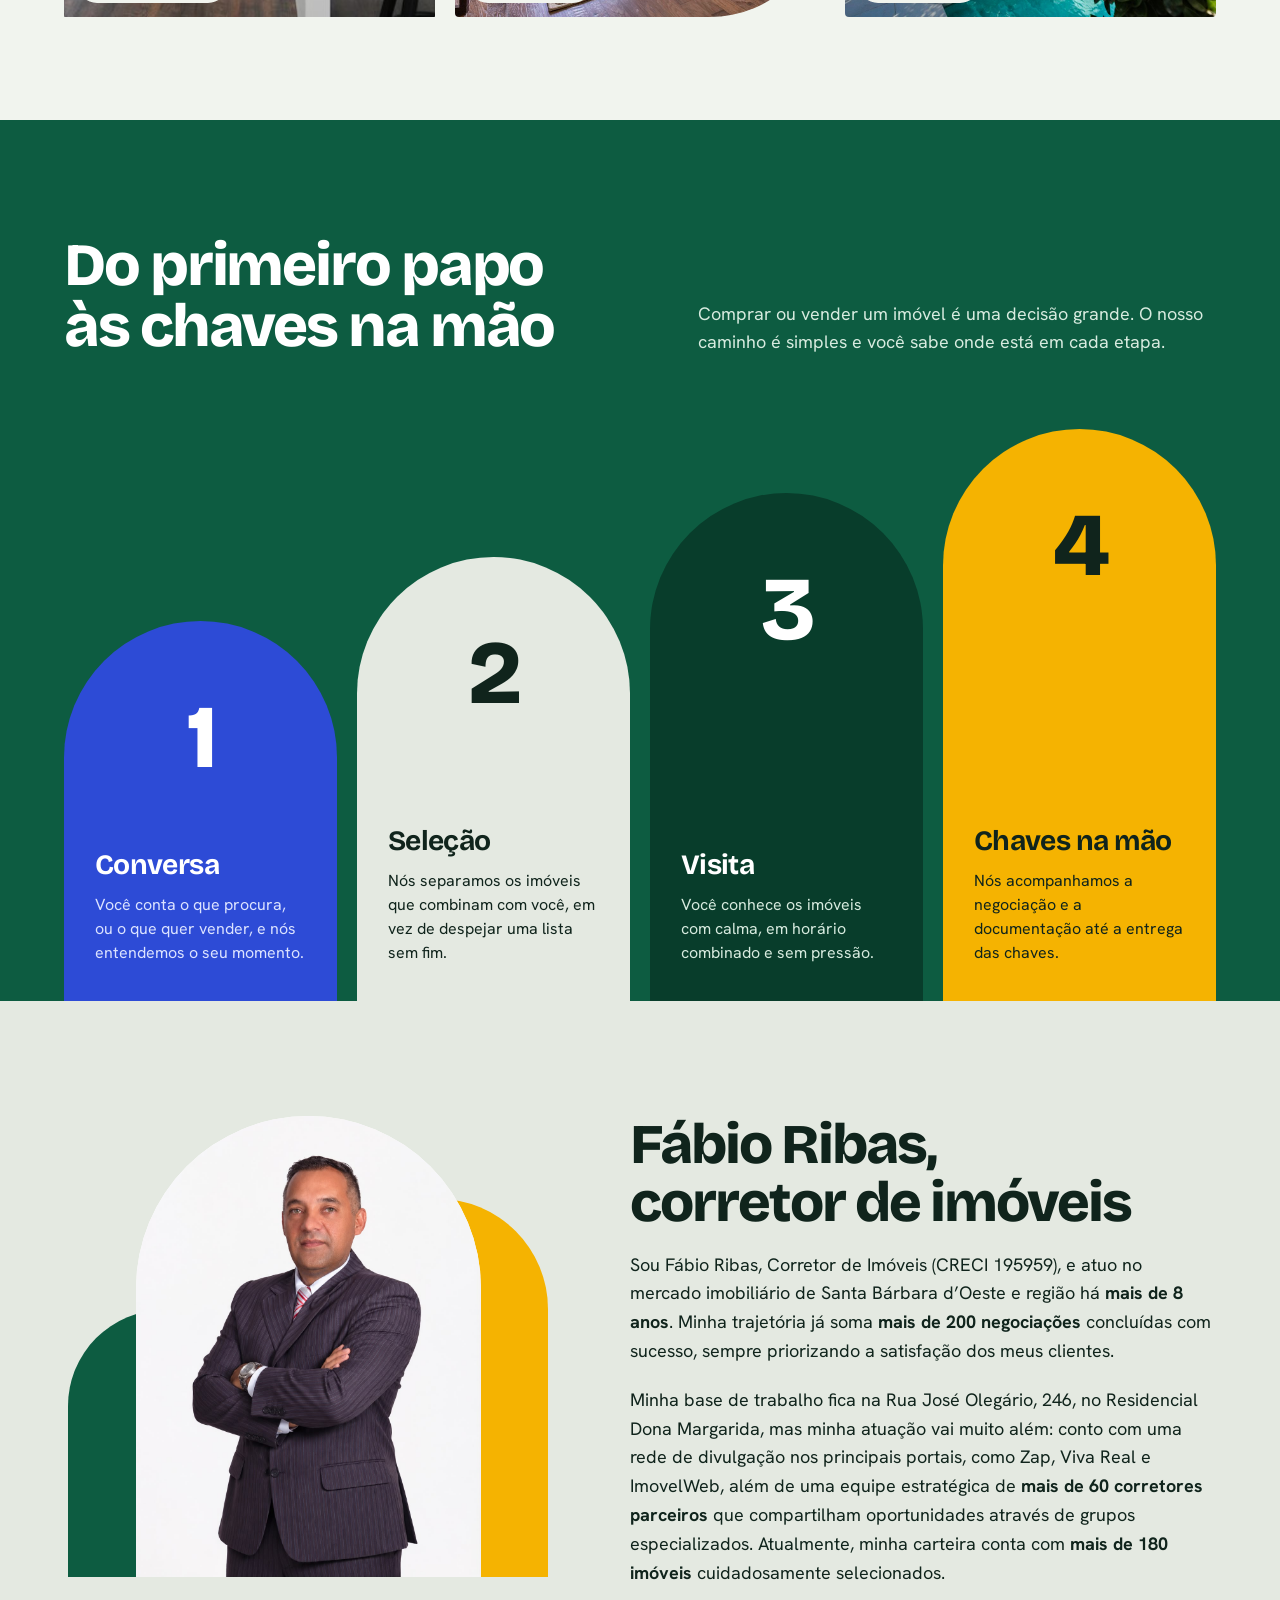
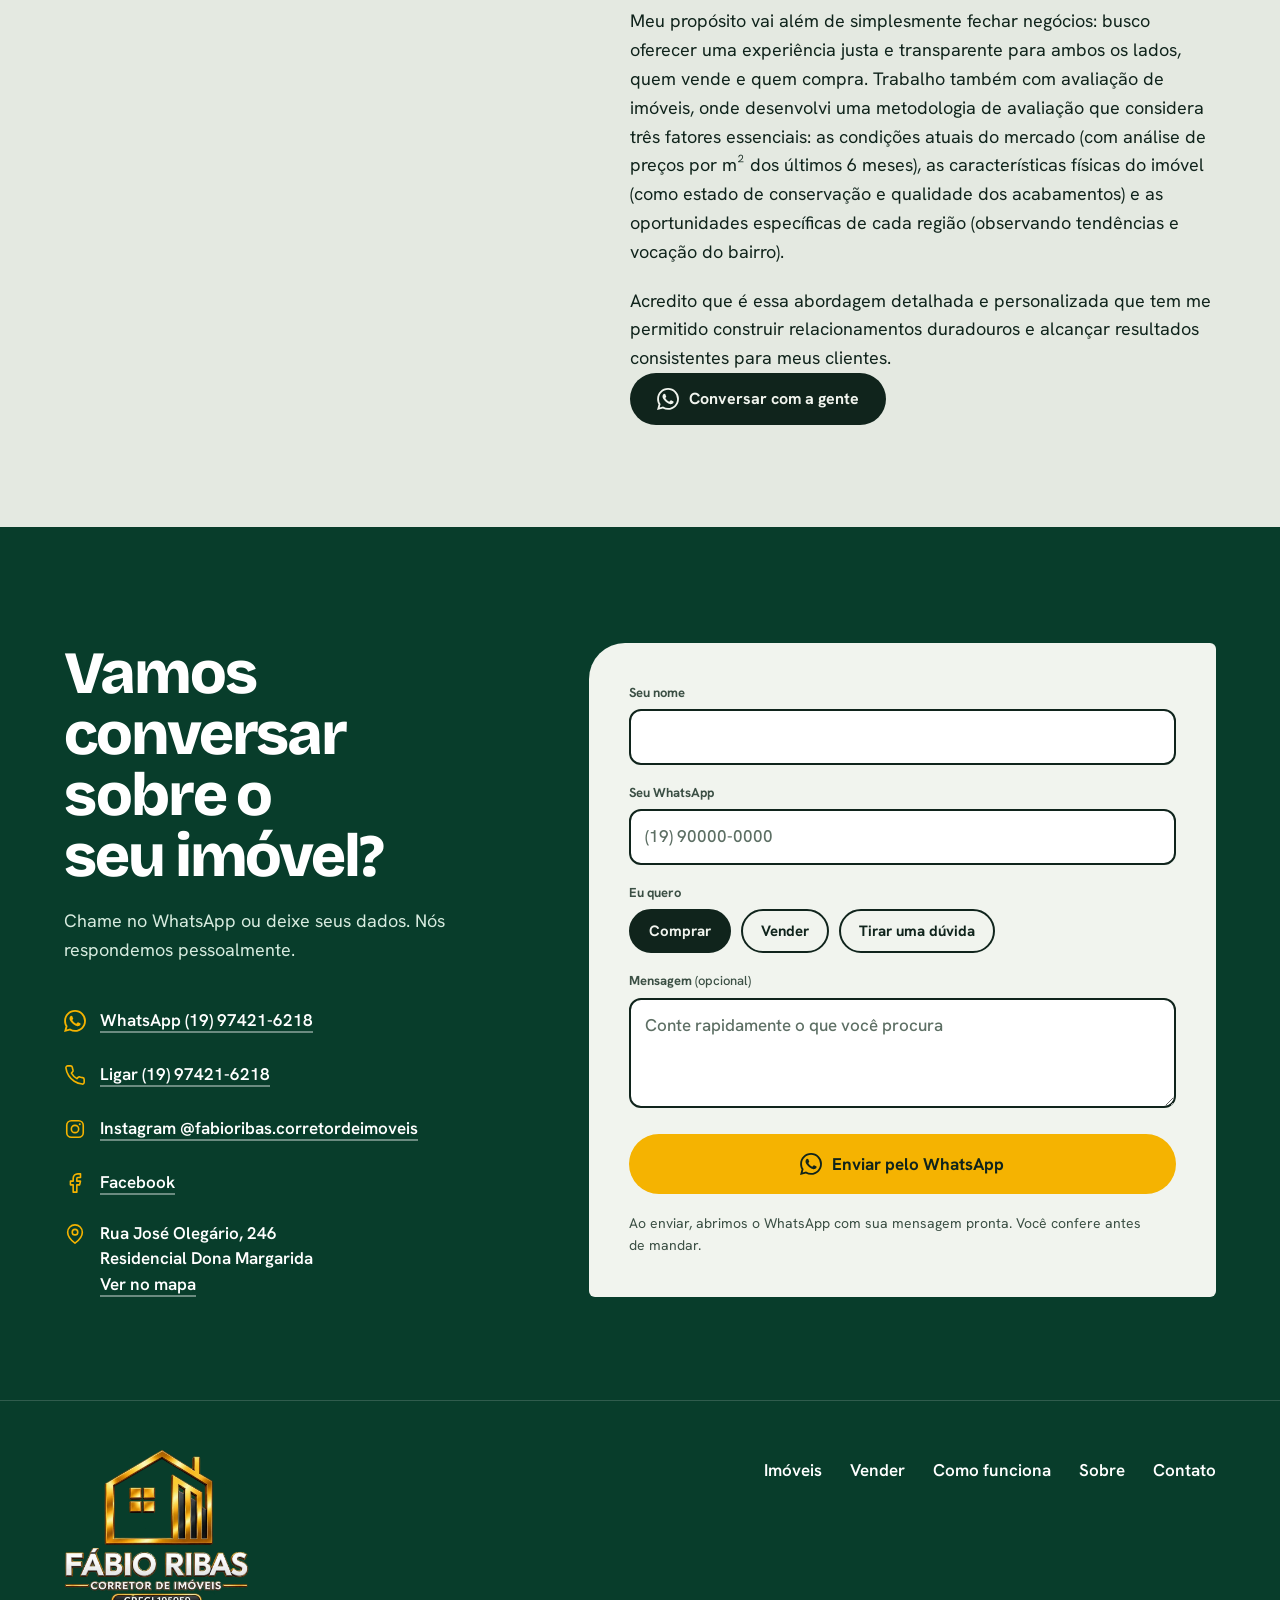
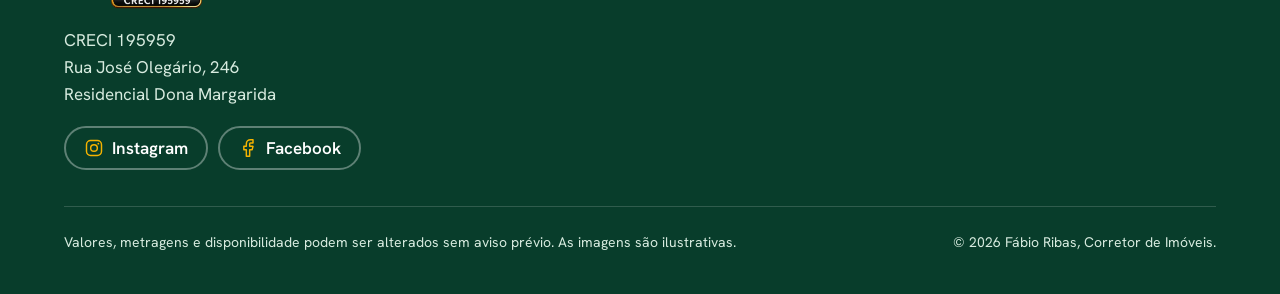
==== commit faf5b5ac: "Cartões de imóveis proporcionais e alinhados; Instagram e Facebook ao lado do WhatsApp no topo - fot" ====
--- a/public/index.html
+++ b/public/index.html
@@ -63,6 +63,10 @@
     <a class="btn btn--primary btn--sm topo__wa" href="#contato" data-wa="Olá, Fábio! Vi seu site e quero conversar sobre imóveis.">
       <svg class="i" aria-hidden="true"><use href="#i-wa"/></svg><span>WhatsApp</span>
     </a>
+    <ul class="topo__redes" aria-label="Redes sociais">
+      <li><a class="topo__rede" href="https://www.instagram.com/fabioribas.corretordeimoveis/" target="_blank" rel="noopener noreferrer" aria-label="Instagram do Fábio Ribas (abre em nova aba)"><svg class="i" aria-hidden="true"><use href="#i-instagram"/></svg></a></li>
+      <li><a class="topo__rede" href="https://www.facebook.com/FabioRibasMaciel" target="_blank" rel="noopener noreferrer" aria-label="Facebook do Fábio Ribas (abre em nova aba)"><svg class="i" aria-hidden="true"><use href="#i-facebook"/></svg></a></li>
+    </ul>
     <button class="menu-btn" type="button" aria-expanded="false" aria-controls="nav" aria-label="Abrir menu">
       <svg class="i i--open" aria-hidden="true"><use href="#i-menu"/></svg>
       <svg class="i i--close" aria-hidden="true"><use href="#i-close"/></svg>
--- a/public/css/style.css
+++ b/public/css/style.css
@@ -135,7 +135,16 @@
 /* rodapé: o logotipo inteiro (nome e CRECI já fazem parte dele) */
 .rodape__marca .marca__logo { height: 10rem; }
 .rodape__marca .marca__txt { display: none; }
-@media (max-width: 359px) { .topo .marca__txt { display: none; } }
+/* o logotipo já traz o nome e o CRECI: o texto ao lado só aparece onde sobra espaço para WhatsApp, Instagram e Facebook */
+@media (max-width: 1099px) { .topo .marca__txt { display: none; } }
+.topo__redes { display: flex; align-items: center; gap: 0.5rem; }
+.topo__rede {
+  display: inline-grid; place-items: center; width: 2.75rem; height: 2.75rem; border-radius: 50%;
+  border: 2px solid rgba(255, 255, 255, 0.55); color: #fff;
+  transition: background-color 0.25s var(--ease), border-color 0.25s var(--ease), color 0.25s var(--ease);
+}
+.topo__rede:hover { background: var(--acafrao); border-color: var(--acafrao); color: var(--tinta); }
+.topo__rede .i { width: 1.375rem; height: 1.375rem; }
 .marca__txt { display: grid; line-height: 1; }
 .marca__txt strong { font: 700 clamp(1.25rem, 5.4vw, 1.5rem)/1 var(--f-display); letter-spacing: -0.03em; white-space: nowrap; }
 .marca__txt small { font-size: 0.75rem; font-weight: 600; letter-spacing: 0.04em; margin-top: 0.25rem; color: var(--menta); }
@@ -293,8 +302,9 @@
 .resultado { margin: 2.5rem 0 1.5rem; font-weight: 700; color: var(--tinta-suave); }
 .resultado:focus { outline: none; }
 
-.grade { display: grid; grid-template-columns: 1fr; gap: 3.5rem 2rem; align-items: start; }
-.imovel { min-width: 0; }
+/* todos os cartões com a mesma proporção de foto, a mesma altura por linha e o preço sempre na base */
+.grade { display: grid; grid-template-columns: 1fr; gap: 3.5rem 2rem; align-items: stretch; }
+.imovel { min-width: 0; display: flex; flex-direction: column; }
 .imovel[hidden] { display: none; }
 .imovel.is-entrando { animation: entra 0.7s var(--ease) both; animation-delay: calc(var(--n, 0) * 70ms); }
 /* imóvel encontrado pela busca de código */
@@ -302,11 +312,9 @@
 @keyframes entra { from { opacity: 0; transform: translateY(1.5rem); } to { opacity: 1; transform: none; } }
 
 .imovel__foto {
-  position: relative; overflow: hidden; background: var(--jardim-fundo);
+  position: relative; overflow: hidden; background: var(--jardim-fundo); flex: none; aspect-ratio: 4 / 3;
   transition: border-radius 0.7s var(--ease);
 }
-.ratio-45 { aspect-ratio: 4 / 5; }
-.ratio-11 { aspect-ratio: 1 / 1; }
 .imovel__foto--tl { border-radius: var(--curva) 0.25rem 0.25rem 0.25rem; }
 .imovel__foto--tr { border-radius: 0.25rem var(--curva) 0.25rem 0.25rem; }
 .imovel__foto img { width: 100%; height: 100%; object-fit: cover; transition: transform 1s var(--ease); }
@@ -320,6 +328,8 @@
 }
 .selo--demo { left: 0.875rem; bottom: 0.875rem; background: rgba(16, 36, 28, 0.82); color: #fff; }
 .selo--destaque { right: 0.875rem; top: 0.875rem; background: var(--acafrao); color: var(--tinta); }
+/* na foto com a curva grande no canto de cima à direita, o selo vai para a esquerda para não ser cortado */
+.imovel__foto--tr .selo--destaque { right: auto; left: 0.875rem; }
 
 /* a etiqueta: a mesma grade rege todo imóvel */
 .etiqueta {
@@ -335,7 +345,7 @@
 .specs { display: grid; grid-template-columns: repeat(2, minmax(0, 1fr)); gap: 0.5rem 1rem; margin-top: 0.875rem; color: var(--tinta-suave); font-size: 0.9375rem; font-weight: 500; }
 .specs li { display: inline-flex; align-items: center; gap: 0.4375rem; }
 .specs .i { width: 1.1875rem; height: 1.1875rem; }
-.imovel__pe { display: flex; flex-wrap: wrap; align-items: center; justify-content: space-between; gap: 0.75rem 1rem; margin-top: 1.25rem; }
+.imovel__pe { display: flex; flex-wrap: wrap; align-items: center; justify-content: space-between; gap: 0.75rem 1rem; margin-top: auto; padding-top: 1.25rem; }
 .preco { font: 800 clamp(1.7rem, 1.4rem + 0.8vw, 2.125rem)/1 var(--f-display); letter-spacing: -0.03em; font-variant-numeric: tabular-nums; }
 .preco span { font-size: 1rem; font-weight: 600; letter-spacing: 0; color: var(--tinta-suave); margin-right: 2px; }
 
@@ -569,7 +579,6 @@
 
 @media (min-width: 1024px) {
   .grade { grid-template-columns: repeat(3, minmax(0, 1fr)); gap: 4.5rem 2.5rem; }
-  .imovel[data-col="1"] { margin-top: 4.5rem; }
   .mosaico { grid-template-columns: repeat(12, 1fr); grid-template-rows: repeat(2, minmax(0, 18.75rem)); gap: 1.25rem; }
   .tile--a { grid-column: 1 / 5; grid-row: 1 / 3; }
   .tile--b { grid-column: 5 / 13; grid-row: 1; }
@@ -620,6 +629,7 @@
 @media (max-width: 639px) {
   .topo__wa span { display: none; }
   .topo__wa { padding: 0; width: 3rem; min-height: 3rem; border-radius: 50%; }
+  .topo__in { gap: 0.75rem; }
 
   /* celular: a busca é o protagonista. Sangra até as bordas, campos e botão grandes, vem antes de tudo */
   .hero__in { padding-top: 1.25rem; }
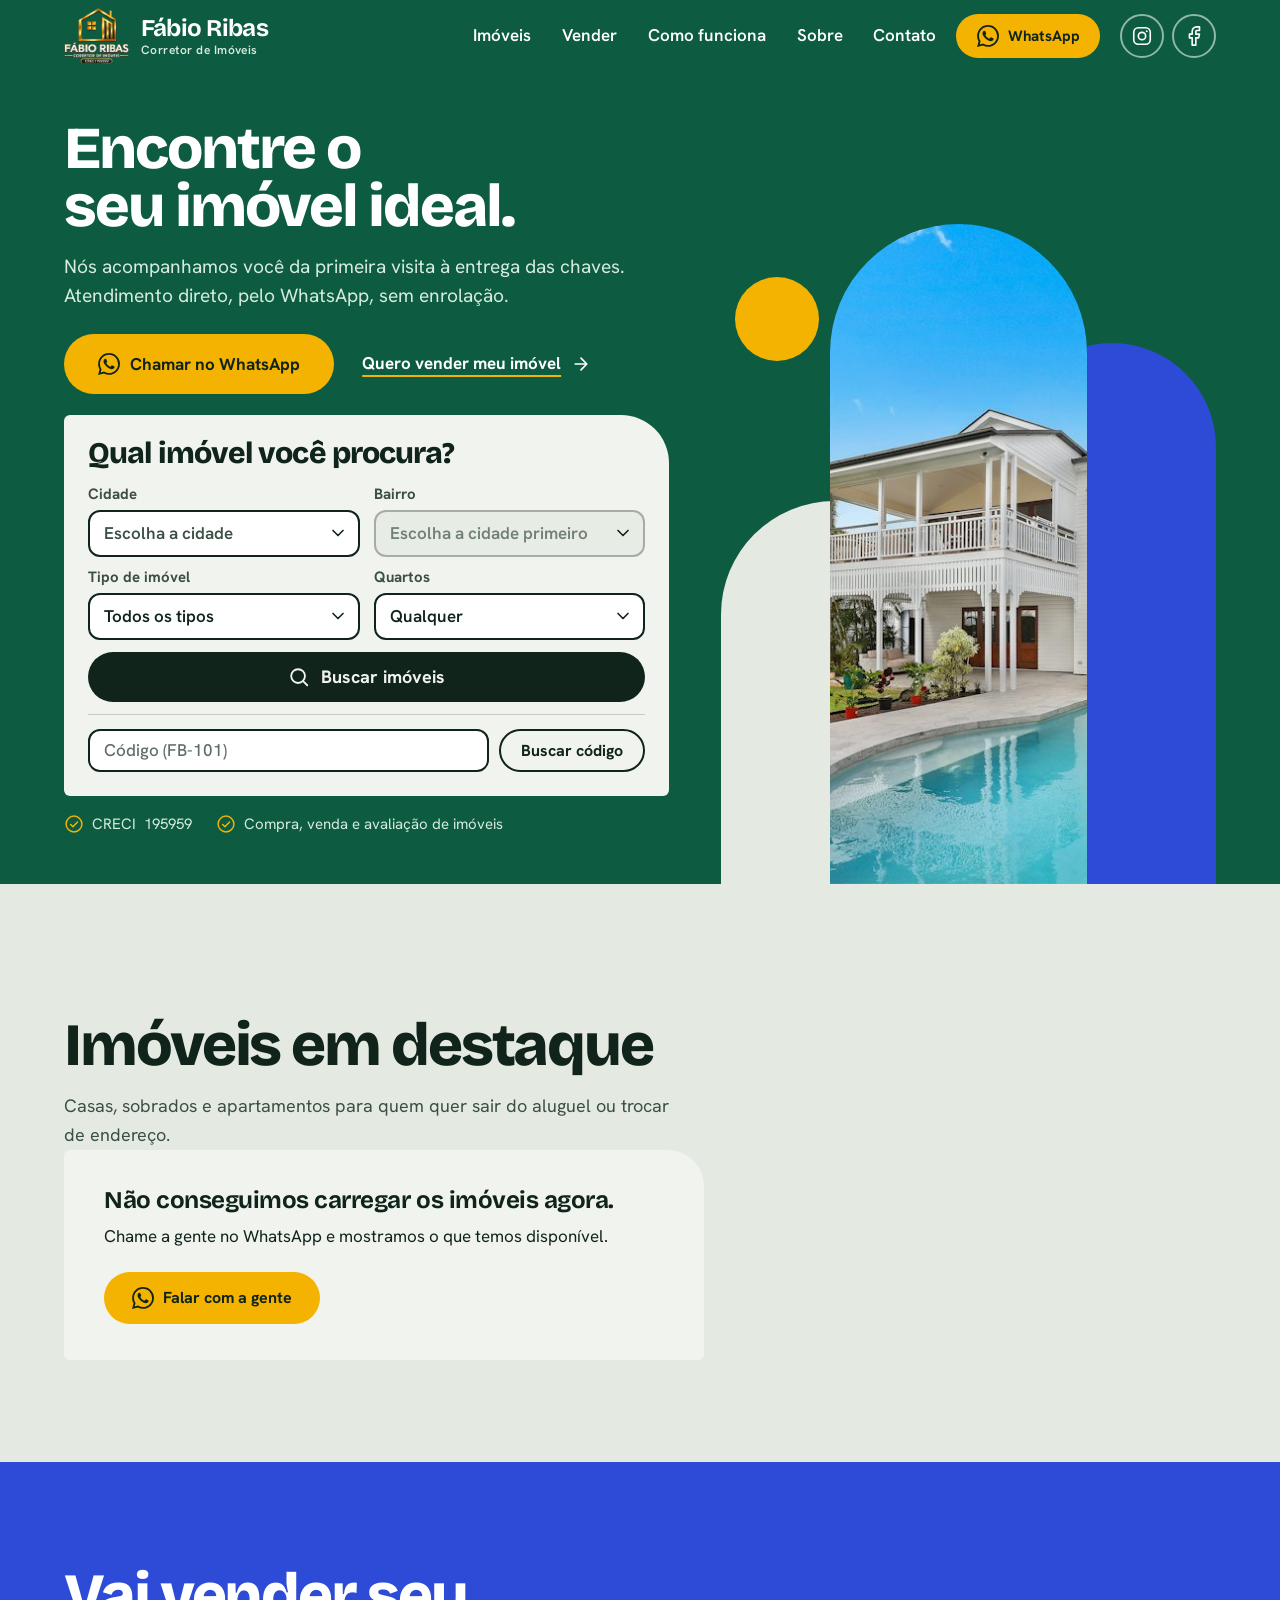
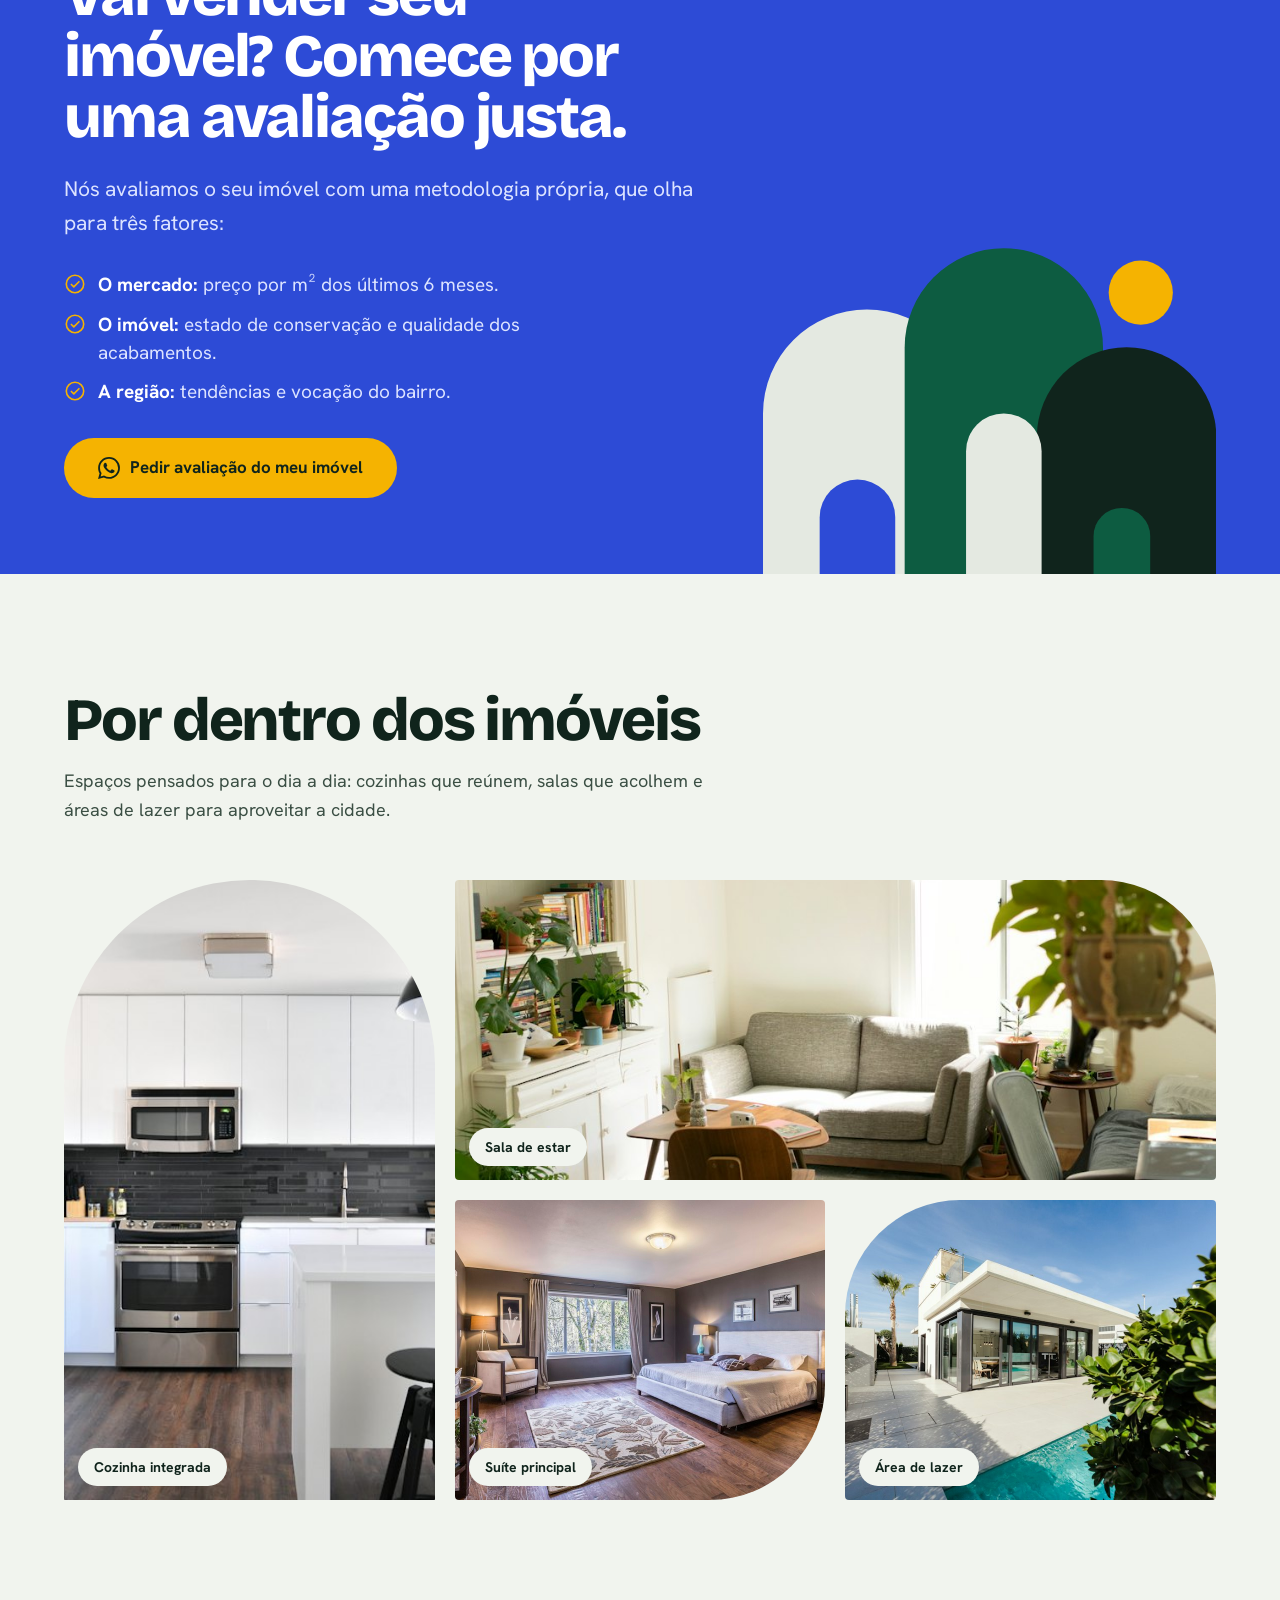
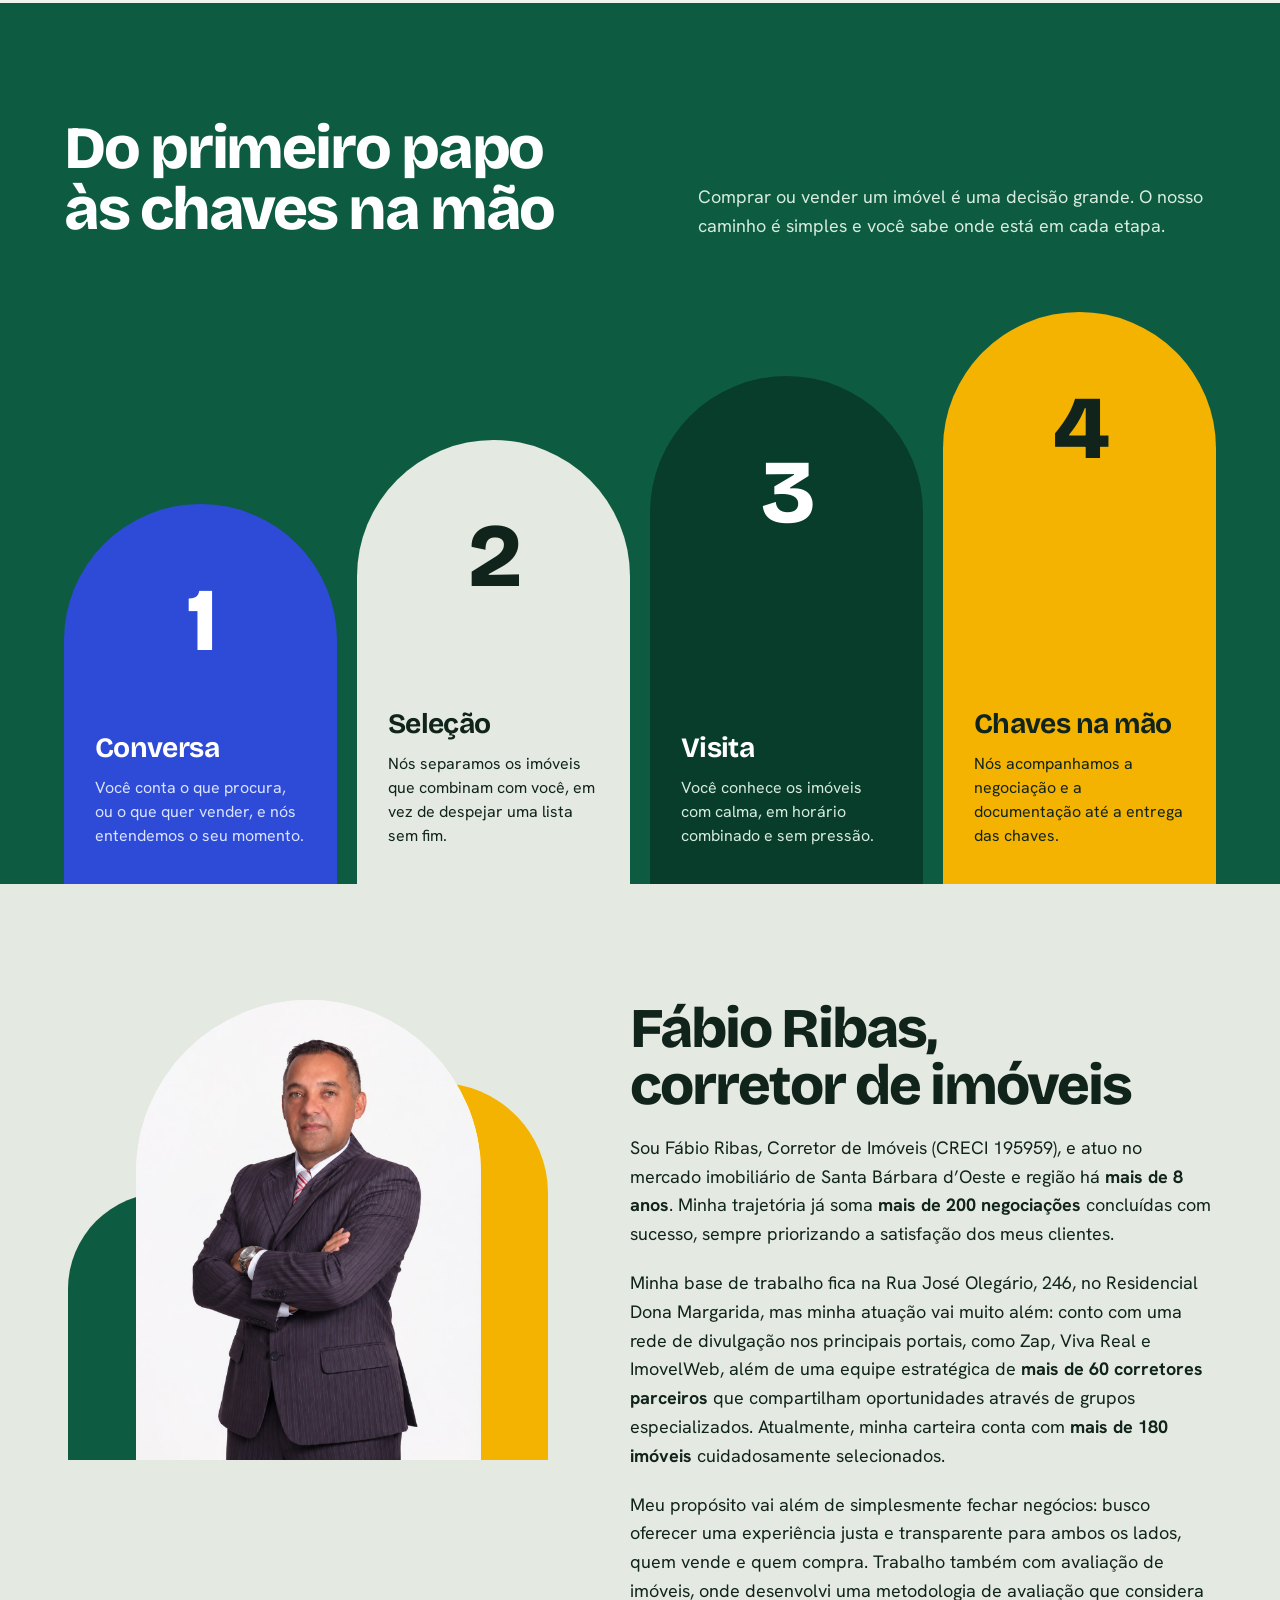
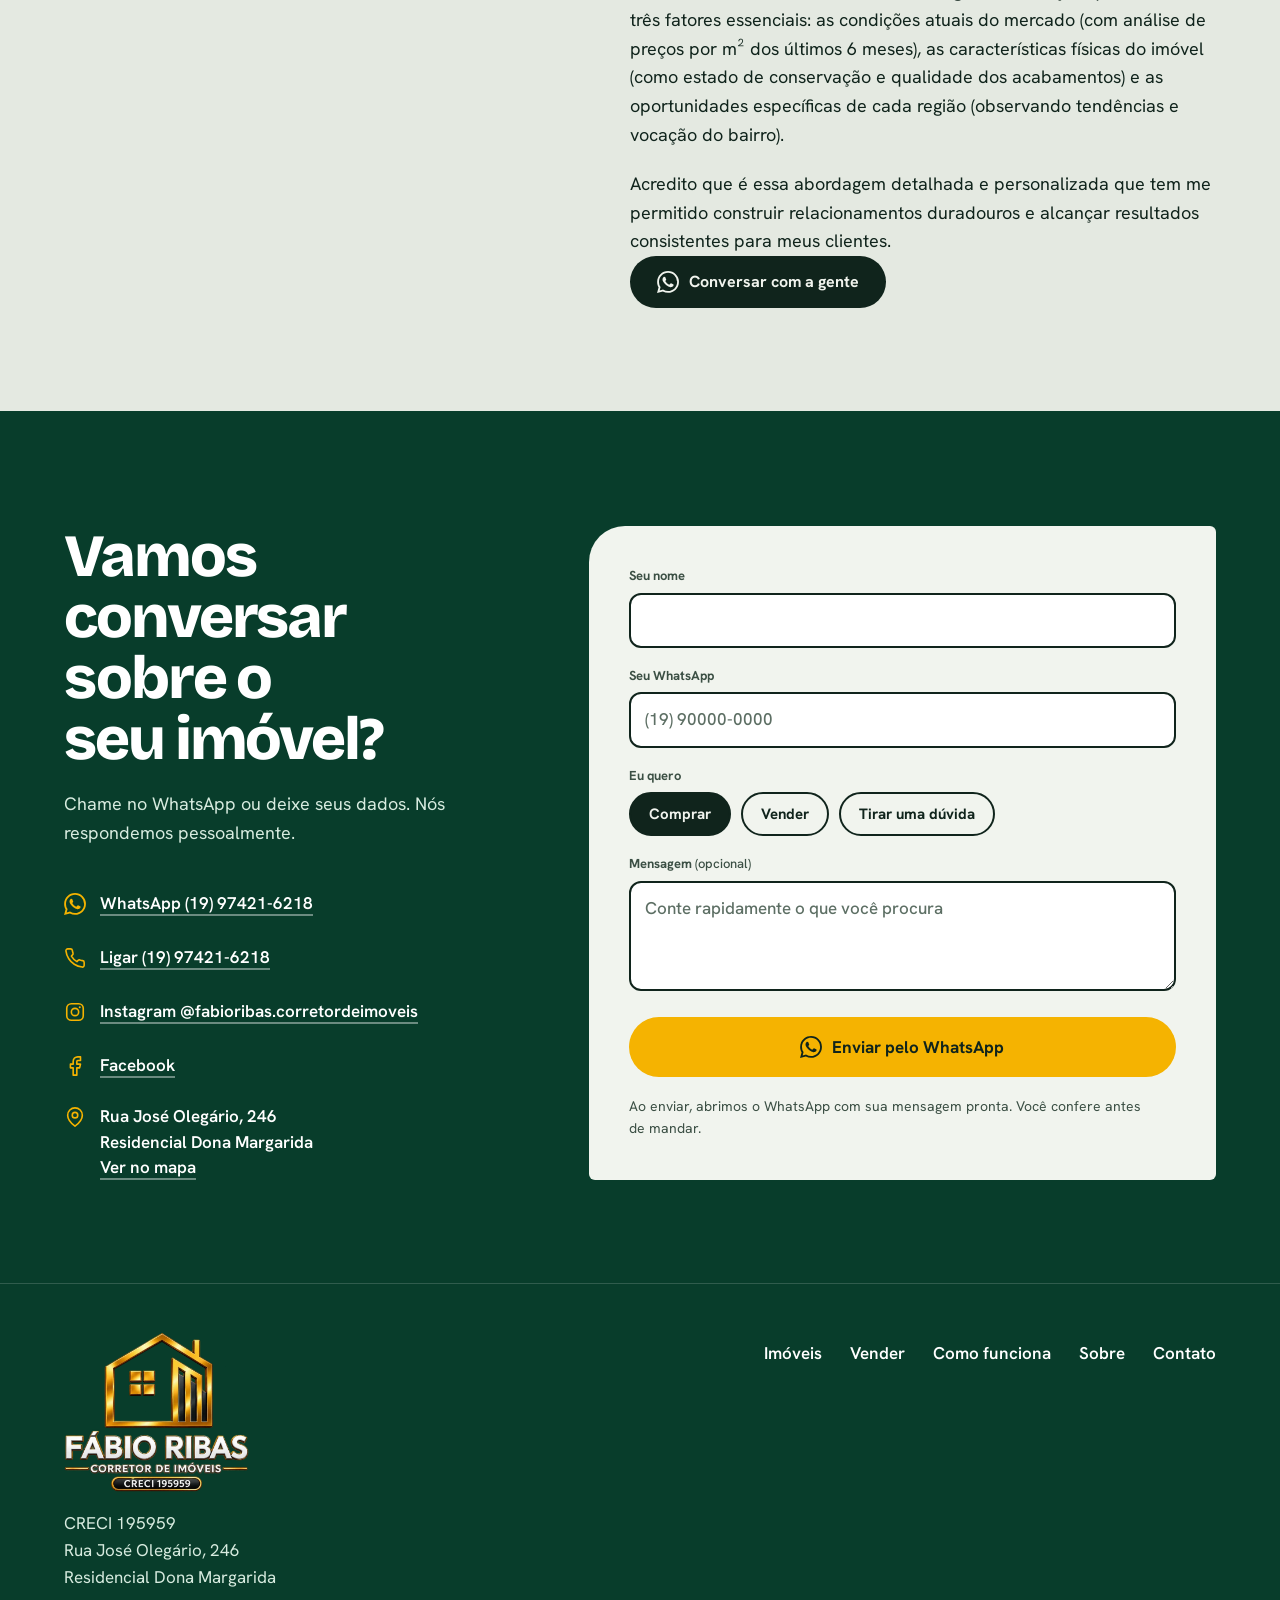
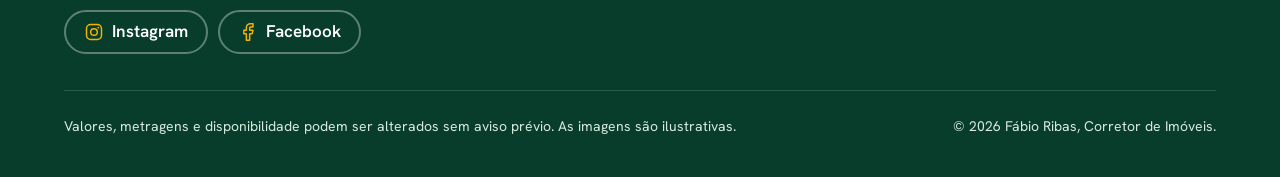
==== commit d8e0d3ba: "Remove os 6 imóveis de exemplo do HTML e as fotos de exemplo - index.html: grade vazia (cartões vêm " ====
--- a/public/index.html
+++ b/public/index.html
@@ -182,170 +182,22 @@
           <h2 id="imoveis-titulo">Imóveis em destaque</h2>
           <p class="sec__sub">Casas, sobrados e apartamentos para quem quer sair do aluguel ou trocar de endereço.</p>
         </div>
-        <div class="filtro" role="group" aria-label="Filtrar por tipo">
-          <button type="button" class="chip" data-tipo="" aria-pressed="true">Todos</button>
-          <button type="button" class="chip" data-tipo="casa" aria-pressed="false">Casas</button>
-          <button type="button" class="chip" data-tipo="casa-condominio" aria-pressed="false">Casas em condomínio</button>
-          <button type="button" class="chip" data-tipo="sobrado" aria-pressed="false">Sobrados</button>
-          <button type="button" class="chip" data-tipo="apartamento" aria-pressed="false">Apartamentos</button>
-        </div>
+        <div class="filtro" role="group" aria-label="Filtrar por tipo" hidden></div>
       </header>
 
-      <p class="resultado" id="resultado" tabindex="-1" aria-live="polite">6 imóveis</p>
-
-      <div class="grade" id="grade">
-
-        <article class="imovel" data-cidade="santa-barbara-d-oeste" data-tipo="sobrado" data-bairro="jardim-europa" data-quartos="3">
-          <div class="imovel__foto imovel__foto--tl ratio-45">
-            <img src="assets/img/sobrado-moderno.jpg" width="960" height="805" loading="lazy" decoding="async" alt="Fachada de sobrado moderno com varanda, em imagem ilustrativa">
-            <span class="selo selo--destaque">Destaque</span>
-            <span class="selo selo--demo">Ilustrativo</span>
-          </div>
-          <dl class="etiqueta">
-            <div><dt>Código</dt><dd>FB-101</dd></div>
-            <div><dt>Tipo</dt><dd>Sobrado</dd></div>
-            <div><dt>Bairro</dt><dd>Jardim Europa</dd></div>
-          </dl>
-          <h3>Sobrado moderno com varanda e quintal</h3>
-          <ul class="specs">
-            <li><svg class="i" aria-hidden="true"><use href="#i-bed"/></svg>3 quartos</li>
-            <li><svg class="i" aria-hidden="true"><use href="#i-bath"/></svg>3 banheiros</li>
-            <li><svg class="i" aria-hidden="true"><use href="#i-car"/></svg>2 vagas</li>
-            <li><svg class="i" aria-hidden="true"><use href="#i-area"/></svg>180 m²</li>
-          </ul>
-          <div class="imovel__pe">
-            <p class="preco"><span>R$</span> 690.000</p>
-            <a class="btn btn--ghost btn--sm" href="#contato" data-wa="Olá, Fábio! Tenho interesse no imóvel FB-101 (Sobrado, Jardim Europa)."><svg class="i" aria-hidden="true"><use href="#i-wa"/></svg>Tenho interesse</a>
-          </div>
-        </article>
-
-        <article class="imovel" data-cidade="santa-barbara-d-oeste" data-tipo="casa" data-bairro="planalto-do-sol" data-quartos="4">
-          <div class="imovel__foto imovel__foto--tr ratio-11">
-            <img src="assets/img/casa-piscina.jpg" width="960" height="637" loading="lazy" decoding="async" alt="Casa moderna com piscina e área de lazer, em imagem ilustrativa">
-            <span class="selo selo--demo">Ilustrativo</span>
-          </div>
-          <dl class="etiqueta">
-            <div><dt>Código</dt><dd>FB-102</dd></div>
-            <div><dt>Tipo</dt><dd>Casa</dd></div>
-            <div><dt>Bairro</dt><dd>Planalto do Sol</dd></div>
-          </dl>
-          <h3>Casa com piscina e área de lazer completa</h3>
-          <ul class="specs">
-            <li><svg class="i" aria-hidden="true"><use href="#i-bed"/></svg>4 quartos</li>
-            <li><svg class="i" aria-hidden="true"><use href="#i-bath"/></svg>5 banheiros</li>
-            <li><svg class="i" aria-hidden="true"><use href="#i-car"/></svg>4 vagas</li>
-            <li><svg class="i" aria-hidden="true"><use href="#i-area"/></svg>320 m²</li>
-          </ul>
-          <div class="imovel__pe">
-            <p class="preco"><span>R$</span> 1.150.000</p>
-            <a class="btn btn--ghost btn--sm" href="#contato" data-wa="Olá, Fábio! Tenho interesse no imóvel FB-102 (Casa, Planalto do Sol)."><svg class="i" aria-hidden="true"><use href="#i-wa"/></svg>Tenho interesse</a>
-          </div>
-        </article>
-
-        <article class="imovel" data-cidade="santa-barbara-d-oeste" data-tipo="casa-condominio" data-bairro="jardim-primavera" data-quartos="3">
-          <div class="imovel__foto imovel__foto--tl ratio-45">
-            <img src="assets/img/casa-condominio.jpg" width="960" height="640" loading="lazy" decoding="async" alt="Casa térrea contemporânea em condomínio fechado, em imagem ilustrativa">
-            <span class="selo selo--demo">Ilustrativo</span>
-          </div>
-          <dl class="etiqueta">
-            <div><dt>Código</dt><dd>FB-103</dd></div>
-            <div><dt>Tipo</dt><dd>Casa em condomínio</dd></div>
-            <div><dt>Bairro</dt><dd>Jardim Primavera</dd></div>
-          </dl>
-          <h3>Casa em condomínio com projeto contemporâneo</h3>
-          <ul class="specs">
-            <li><svg class="i" aria-hidden="true"><use href="#i-bed"/></svg>3 quartos</li>
-            <li><svg class="i" aria-hidden="true"><use href="#i-bath"/></svg>3 banheiros</li>
-            <li><svg class="i" aria-hidden="true"><use href="#i-car"/></svg>2 vagas</li>
-            <li><svg class="i" aria-hidden="true"><use href="#i-area"/></svg>210 m²</li>
-          </ul>
-          <div class="imovel__pe">
-            <p class="preco"><span>R$</span> 780.000</p>
-            <a class="btn btn--ghost btn--sm" href="#contato" data-wa="Olá, Fábio! Tenho interesse no imóvel FB-103 (Casa em condomínio, Jardim Primavera)."><svg class="i" aria-hidden="true"><use href="#i-wa"/></svg>Tenho interesse</a>
-          </div>
-        </article>
-
-        <article class="imovel" data-cidade="santa-barbara-d-oeste" data-tipo="apartamento" data-bairro="vila-linopolis" data-quartos="2">
-          <div class="imovel__foto imovel__foto--tr ratio-45">
-            <img src="assets/img/apartamento-predio.jpg" width="960" height="1280" loading="lazy" decoding="async" alt="Prédio residencial moderno com varandas, em imagem ilustrativa">
-            <span class="selo selo--demo">Ilustrativo</span>
-          </div>
-          <dl class="etiqueta">
-            <div><dt>Código</dt><dd>FB-104</dd></div>
-            <div><dt>Tipo</dt><dd>Apartamento</dd></div>
-            <div><dt>Bairro</dt><dd>Vila Linópolis</dd></div>
-          </dl>
-          <h3>Apartamento com varanda perto de tudo</h3>
-          <ul class="specs">
-            <li><svg class="i" aria-hidden="true"><use href="#i-bed"/></svg>2 quartos</li>
-            <li><svg class="i" aria-hidden="true"><use href="#i-bath"/></svg>2 banheiros</li>
-            <li><svg class="i" aria-hidden="true"><use href="#i-car"/></svg>1 vaga</li>
-            <li><svg class="i" aria-hidden="true"><use href="#i-area"/></svg>68 m²</li>
-          </ul>
-          <div class="imovel__pe">
-            <p class="preco"><span>R$</span> 320.000</p>
-            <a class="btn btn--ghost btn--sm" href="#contato" data-wa="Olá, Fábio! Tenho interesse no imóvel FB-104 (Apartamento, Vila Linópolis)."><svg class="i" aria-hidden="true"><use href="#i-wa"/></svg>Tenho interesse</a>
-          </div>
-        </article>
-
-        <article class="imovel" data-cidade="santa-barbara-d-oeste" data-tipo="casa" data-bairro="jardim-girassol" data-quartos="3">
-          <div class="imovel__foto imovel__foto--tl ratio-11">
-            <img src="assets/img/casa-terrea.jpg" width="960" height="640" loading="lazy" decoding="async" alt="Casa de bairro com jardim na frente, em imagem ilustrativa">
-            <span class="selo selo--demo">Ilustrativo</span>
-          </div>
-          <dl class="etiqueta">
-            <div><dt>Código</dt><dd>FB-105</dd></div>
-            <div><dt>Tipo</dt><dd>Casa</dd></div>
-            <div><dt>Bairro</dt><dd>Jardim Girassol</dd></div>
-          </dl>
-          <h3>Casa com quintal para a família crescer</h3>
-          <ul class="specs">
-            <li><svg class="i" aria-hidden="true"><use href="#i-bed"/></svg>3 quartos</li>
-            <li><svg class="i" aria-hidden="true"><use href="#i-bath"/></svg>2 banheiros</li>
-            <li><svg class="i" aria-hidden="true"><use href="#i-car"/></svg>2 vagas</li>
-            <li><svg class="i" aria-hidden="true"><use href="#i-area"/></svg>150 m²</li>
-          </ul>
-          <div class="imovel__pe">
-            <p class="preco"><span>R$</span> 485.000</p>
-            <a class="btn btn--ghost btn--sm" href="#contato" data-wa="Olá, Fábio! Tenho interesse no imóvel FB-105 (Casa, Jardim Girassol)."><svg class="i" aria-hidden="true"><use href="#i-wa"/></svg>Tenho interesse</a>
-          </div>
-        </article>
-
-        <article class="imovel" data-cidade="santa-barbara-d-oeste" data-tipo="apartamento" data-bairro="jardim-europa" data-quartos="3">
-          <div class="imovel__foto imovel__foto--tr ratio-11">
-            <img src="assets/img/apartamento-sala.jpg" width="960" height="506" loading="lazy" decoding="async" alt="Sala ampla e iluminada de apartamento, em imagem ilustrativa">
-            <span class="selo selo--demo">Ilustrativo</span>
-          </div>
-          <dl class="etiqueta">
-            <div><dt>Código</dt><dd>FB-106</dd></div>
-            <div><dt>Tipo</dt><dd>Apartamento</dd></div>
-            <div><dt>Bairro</dt><dd>Jardim Europa</dd></div>
-          </dl>
-          <h3>Apartamento de 3 quartos com sala ampla</h3>
-          <ul class="specs">
-            <li><svg class="i" aria-hidden="true"><use href="#i-bed"/></svg>3 quartos</li>
-            <li><svg class="i" aria-hidden="true"><use href="#i-bath"/></svg>3 banheiros</li>
-            <li><svg class="i" aria-hidden="true"><use href="#i-car"/></svg>2 vagas</li>
-            <li><svg class="i" aria-hidden="true"><use href="#i-area"/></svg>110 m²</li>
-          </ul>
-          <div class="imovel__pe">
-            <p class="preco"><span>R$</span> 520.000</p>
-            <a class="btn btn--ghost btn--sm" href="#contato" data-wa="Olá, Fábio! Tenho interesse no imóvel FB-106 (Apartamento, Jardim Europa)."><svg class="i" aria-hidden="true"><use href="#i-wa"/></svg>Tenho interesse</a>
-          </div>
-        </article>
-
-      </div>
+      <p class="resultado" id="resultado" tabindex="-1" aria-live="polite">Carregando imóveis…</p>
+
+      <div class="grade" id="grade" data-carregando="1"></div>
 
       <div class="vazio" id="vazio" hidden>
-        <p class="vazio__t">Nenhum imóvel com esses filtros por aqui.</p>
-        <p>Podemos ter algo que ainda não está no site. Conte o que você procura.</p>
+        <p class="vazio__t" id="vazio-t">Nenhum imóvel com esses filtros por aqui.</p>
+        <p id="vazio-p">Podemos ter algo que ainda não está no site. Conte o que você procura.</p>
         <div class="vazio__acoes">
           <a class="btn btn--primary" href="#contato" data-wa="Olá, Fábio! Não encontrei no site o imóvel que procuro. Pode me ajudar?"><svg class="i" aria-hidden="true"><use href="#i-wa"/></svg>Falar com a gente</a>
           <button class="btn btn--ghost" type="button" id="limpar">Limpar filtros</button>
         </div>
       </div>
 
-      <p class="demo-nota">Imóveis, fotos e valores de demonstração. Serão substituídos pelos nossos imóveis reais.</p>
     </div>
   </section>
 
--- a/public/css/style.css
+++ b/public/css/style.css
@@ -47,8 +47,10 @@
 * { margin: 0; }
 
 html {
-  /* a página inteira cresce junto com telas grandes (rem), respeitando a fonte escolhida pelo usuário */
-  font-size: clamp(100%, 0.625vw + 0.375rem, 187.5%);
+  /* a página inteira cresce junto com telas grandes (rem), respeitando a fonte escolhida pelo usuário.
+     O crescimento também é limitado pela altura (1.6vh): numa janela larga e baixa, a primeira tela
+     não pode ficar maior que a janela. */
+  font-size: clamp(100%, min(0.625vw + 0.375rem, 1.6vh), 187.5%);
   scroll-behavior: smooth;
   scroll-padding-top: calc(var(--topo-h) + 0.75rem);
   -webkit-text-size-adjust: 100%;
@@ -107,6 +109,7 @@
               border-color 0.25s var(--ease), transform 0.25s var(--ease);
 }
 .btn:active { transform: scale(0.97); }
+.btn[hidden] { display: none; }
 .btn--sm { min-height: 2.75rem; padding: 0 1.15rem; font-size: 0.9375rem; }
 .btn--lg { min-height: 3.75rem; padding: 0 2rem; font-size: 1.0625rem; }
 .btn--primary { background: var(--acafrao); color: var(--tinta); }
@@ -178,7 +181,7 @@
   gap: clamp(1.5rem, 4vw, 4.5rem); align-items: end;
   min-height: calc(100svh - var(--topo-h) - 1rem);
 }
-.hero__copy { align-self: center; padding-block: clamp(1.75rem, 5vh, 4rem); min-width: 0; }
+.hero__copy { align-self: center; padding-block: 1rem; padding-block: clamp(0.75rem, 2.6vh, 3rem); min-width: 0; }
 
 .hero h1 {
   font-size: clamp(2.6rem, min(1.1rem + 5vw, 7.8vh), 5.4rem);
@@ -186,15 +189,15 @@
   max-width: 13.5em;
 }
 .hero__sub {
-  margin-top: clamp(1rem, 2.4vh, 1.75rem); max-width: 33em; color: var(--menta);
+  margin-top: clamp(0.75rem, 1.8vh, 1.5rem); max-width: 33em; color: var(--menta);
   font-size: clamp(1.0625rem, 0.95rem + 0.5vw, 1.3125rem); line-height: 1.5;
 }
-.hero__acoes { display: flex; flex-wrap: wrap; align-items: center; gap: 0.75rem 1.75rem; margin-top: clamp(1.25rem, 3.4vh, 2.25rem); }
+.hero__acoes { display: flex; flex-wrap: wrap; align-items: center; gap: 0.75rem 1.75rem; margin-top: clamp(1rem, 2.6vh, 2rem); }
 
 /* a busca é o destaque da primeira tela: painel grande, campos e botão generosos */
 .busca {
   display: grid; grid-template-columns: repeat(2, minmax(0, 1fr)); gap: 0.75rem 0.875rem; align-items: end;
-  margin-top: clamp(1.25rem, 3vh, 2.25rem); padding: clamp(1rem, 2.4vh, 1.375rem) 1.5rem clamp(1.125rem, 2.6vh, 1.5rem);
+  margin-top: clamp(1rem, 2.4vh, 2rem); padding: clamp(1rem, 2.4vh, 1.375rem) 1.5rem clamp(1.125rem, 2.6vh, 1.5rem);
   background: var(--concreto-claro); color: var(--tinta);
   border-radius: 0.375rem 3rem 0.375rem 0.375rem;
 }
@@ -244,13 +247,37 @@
 .busca__codigo-ok { min-height: 2.75rem; min-height: clamp(2.75rem, 5.6vh, 3.25rem); padding: 0 1.25rem; }
 
 .hero__prova {
-  display: flex; flex-wrap: wrap; gap: 0.5rem 1.5rem; margin-top: clamp(1rem, 2.6vh, 1.75rem);
+  display: flex; flex-wrap: wrap; gap: 0.5rem 1.5rem; margin-top: clamp(0.75rem, 1.8vh, 1.5rem);
   font-size: 0.9375rem; color: var(--menta);
 }
 .hero__prova li { display: inline-flex; align-items: center; gap: 0.5rem; }
 .hero__prova .i { width: 1.25rem; height: 1.25rem; color: var(--acafrao); }
-/* telas baixas (notebook pequeno): a faixa de prova some para a busca inteira caber */
-@media (min-width: 900px) and (max-height: 960px) { .hero__prova { display: none; } }
+/* a faixa de prova só aparece quando a primeira tela inteira cabe na janela (js/main.js decide); em telas muito baixas ela nem entra */
+.hero__prova.is-oculta { display: none; }
+@media (min-width: 900px) and (max-height: 780px) { .hero__prova { display: none; } }
+/* monitores e notebooks de altura média (até ~1040px de janela): campos e título um pouco menores,
+   para a primeira tela inteira (com a faixa de prova) caber na janela */
+@media (min-width: 900px) and (max-height: 1040px) {
+  .hero h1 { font-size: clamp(2.6rem, min(1.1rem + 5vw, 6.6vh), 5.4rem); }
+  .hero__sub { font-size: clamp(1rem, 0.9rem + 0.4vw, 1.2rem); }
+  .busca .select select { min-height: clamp(2.75rem, 5.2vh, 3.25rem); }
+  .busca .campo label { margin-bottom: 0.25rem; }
+  .busca__ok { min-height: clamp(3rem, 5.6vh, 3.5rem); }
+  .busca { row-gap: 0.5rem; }
+  .busca .busca__codigo .entrada, .busca__codigo-ok { min-height: clamp(2.5rem, 4.8vh, 3rem); }
+}
+/* janelas estreitas de computador (900 a 1199px): o botão e o link de baixo do título ficam na mesma linha */
+@media (min-width: 900px) and (max-width: 1199px) {
+  .hero__sub { font-size: 1rem; }
+  .hero__acoes { gap: 0.5rem 1rem; }
+  .hero__acoes .btn--lg { min-height: 3.25rem; padding: 0 1.25rem; font-size: 0.9375rem; }
+  .hero__acoes .link-seta { font-size: 0.9375rem; }
+}
+/* janela de computador bem pequena (largura até ~1020px e pouca altura): o link "Quero vender" sai do topo
+   (continua no menu), para o botão de WhatsApp e a busca inteira caberem */
+@media (min-width: 900px) and (max-width: 1019px) and (max-height: 860px) {
+  .hero__acoes .link-seta { display: none; }
+}
 /* notebooks de tela baixa: espaços e título menores para a busca (com a linha do código) caber na primeira tela */
 @media (min-width: 900px) and (max-height: 860px) {
   .hero__copy { padding-block: 1rem; }
@@ -356,7 +383,6 @@
 .vazio[hidden] { display: none; }
 .vazio__t { font: 700 1.5rem/1.2 var(--f-display); letter-spacing: -0.02em; margin-bottom: 0.5rem; }
 .vazio__acoes { display: flex; flex-wrap: wrap; gap: 0.75rem; margin-top: 1.375rem; }
-.demo-nota { margin-top: 3.5rem; font-size: 0.875rem; color: var(--tinta-suave); }
 
 /* imóveis cadastrados no painel: título que abre a galeria, vendido, sem foto */
 .filtro[hidden] { display: none; }
